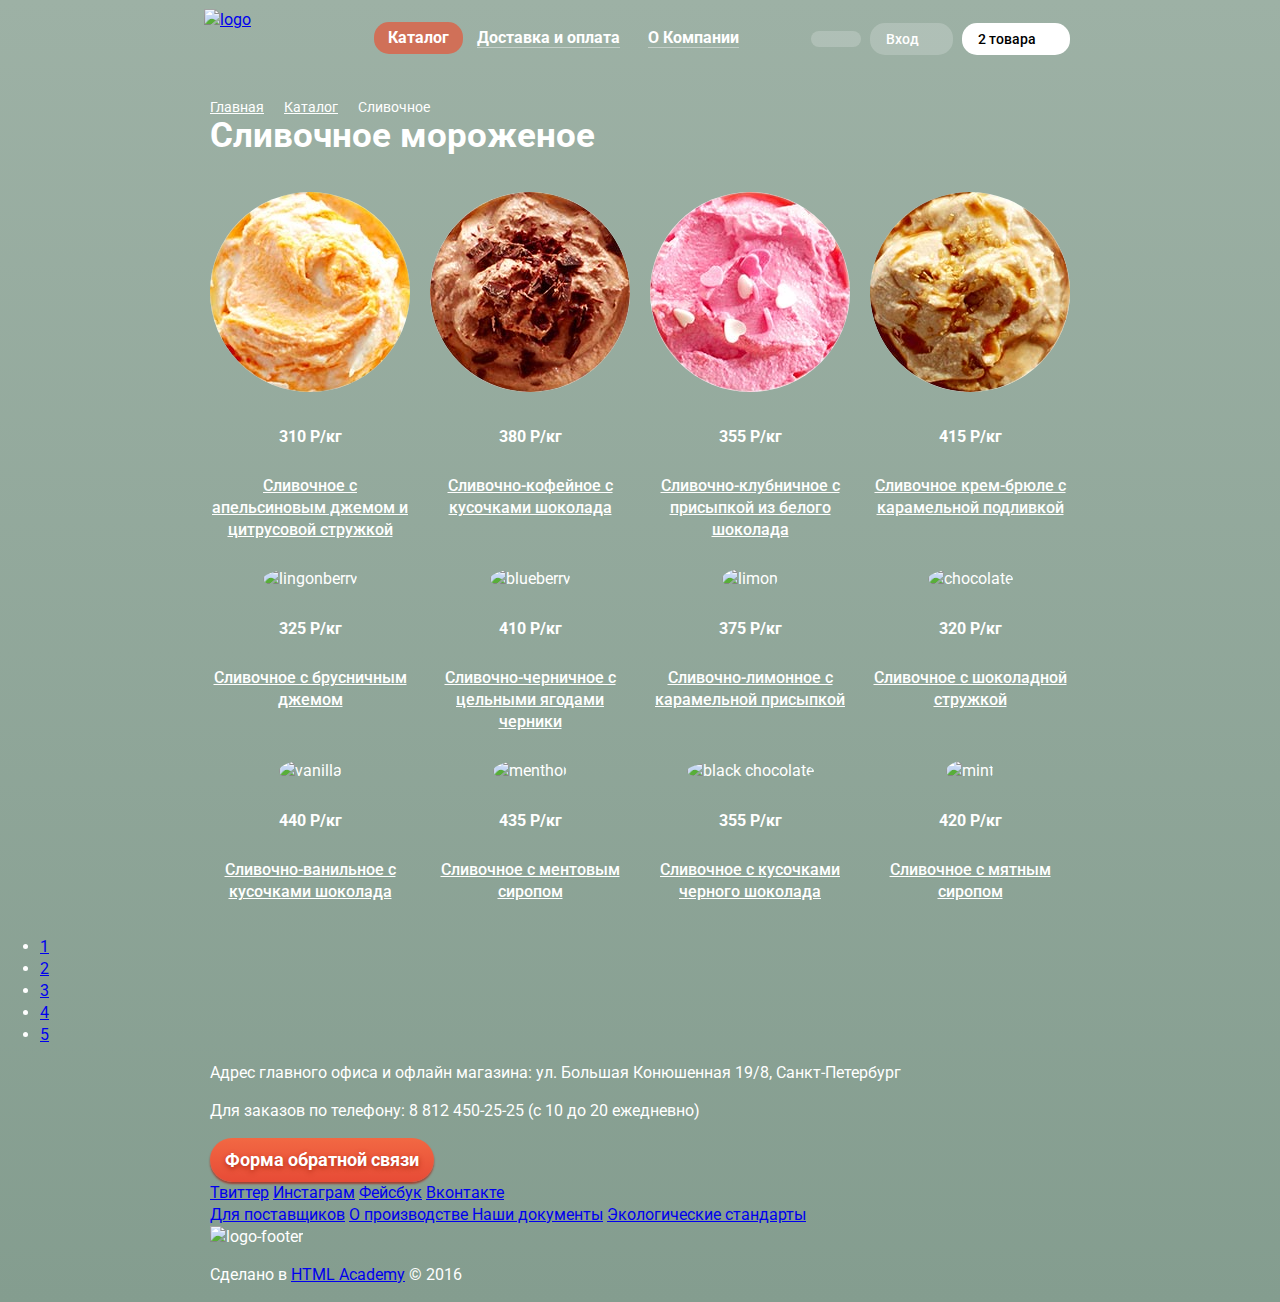
==== catalog.html @ 1c49f4d8 "Подготовила графику" ====
<!DOCTYPE html>
<html lang="ru">
  <head>
    <meta charset="utf-8">
    <title>HTML Academy: Глейси</title>
    <link href='https://fonts.googleapis.com/css?family=Roboto:500,400&subset=latin,cyrillic' rel='stylesheet' type='text/css'>
    <link href="css/normalize.css" rel="stylesheet">
    <link href="css/style.css" rel="stylesheet">
  </head>
  <body class="catalog-page">
    <header class="main-header">
      <div class="container clearfix">
        <a class="index-logo" href="index.html">
          <img src="img\logo.png" width="154" height="64" alt="logo">
        </a>
        <nav class="main-nav">
          <ul class="main-nav__list">
            <li class="main-nav__item active">
              <a class="current" href="#">Каталог</a>
            </li>
            <li class="main-nav__item">
              <a href="#"><span>Доставка и оплата</span></a>
            </li>
            <li class="main-nav__item">
              <a href="#"><span>О Компании</span></a>
            </li>
          </ul>
        </nav>
        <div class="user-block">
          <ul class="user-block__list">
            <li class="user-block__item">
              <a href="#"></a>
            </li>
            <li class="user-block__item">
              <a href="#">Вход</a>
            </li>
            <li class="user-block__item">
              <a class="cart-full" href="#">2 товара</a>
            </li>
          </ul>
        </div>
      </div>
    </header>
    <main>
      <div class="container">
        <section class="catalog-title">
          <ul class="breadcrumbs">
            <li class="breadcrumbs-item">
              <a href="index.html">Главная</a>
            </li>
            <li class="breadcrumbs-item">
              <a href="catalog.html">Каталог</a>
            </li>
            <li class="breadcrumbs-item breadcrumbs-current">
               <a href="#">Сливочное</a>
            </li>
          </ul>
          <h1>Сливочное мороженое</h1>
        </section>
        <form action="https://echo.htmlacademy.ru" method="post"><form>
      </div>
      <div class="card-layout">
        <article class="card">
          <img class="card__image" src="img/card-1.jpg" width="200" height="200" alt="orange">
          <p class="card__price">310 Р/кг</p>
          <a class="card__description" href="#">Сливочное с апельсиновым джемом и цитрусовой стружкой</a>
          <a class="btn card-btn" href="#">Быстрый просмотр</a>
        </article>
        <article class="card">
          <img class="card__image" src="img/card-2.jpg" width="200" height="200" alt="chocolate">
          <p class="card__price">380 Р/кг</p>
          <a class="card__description" href="#">Сливочно-кофейное с кусочками шоколада</a>
          <a class="btn card-btn" href="#">Быстрый просмотр</a>
        </article>
        <article class="card">
          <img class="card__image" src="img/card-3.jpg" width="200" height="200" alt="strawberry">
          <p class="card__price">355 Р/кг</p>
          <a class="card__description" href="#">Сливочно-клубничное с присыпкой из белого шоколада</a>
          <a class="btn card-btn" href="#">Быстрый просмотр</a>
        </article>
        <article class="card">
          <img class="card__image" src="img/card-4.jpg" width="200" height="200" alt="caramel">
          <p class="card__price">415 Р/кг</p>
          <a class="card__description" href="#">Сливочное крем-брюле с карамельной подливкой</a>
          <a class="btn card-btn" href="#">Быстрый просмотр</a>
        </article>
        <article class="card">
          <img class="card__image" src="#" width="200" height="200" alt="lingonberry">
          <p class="card__price">325 Р/кг</p>
          <a class="card__description" href="#">Сливочное с брусничным джемом</a>
          <a class="btn card-btn" href="#">Быстрый просмотр</a>
        </article>
        <article class="card">
          <img class="card__image" src="#" width="200" height="200" alt="blueberry">
          <p class="card__price">410 Р/кг</p>
          <a class="card__description" href="#">Сливочно-черничное с цельными ягодами черники</a>
          <a class="btn card-btn" href="#">Быстрый просмотр</a>
        </article>
        <article class="card">
          <img class="card__image" src="#" width="200" height="200" alt="limon">
          <p class="card__price">375 Р/кг</p>
          <a class="card__description" href="#">Сливочно-лимонное с карамельной присыпкой</a>
          <a class="btn card-btn" href="#">Быстрый просмотр</a>
        </article>
        <article class="card">
          <img class="card__image" src="#" width="200" height="200" alt="chocolate">
          <p class="card__price">320 Р/кг</p>
          <a class="card__description" href="#">Сливочное с шоколадной стружкой</a>
          <a class="btn card-btn" href="#">Быстрый просмотр</a>
        </article>
        <article class="card">
          <img class="card__image" src="#" width="200" height="200" alt="vanilla">
          <p class="card__price">440 Р/кг</p>
          <a class="card__description" href="#">Сливочно-ванильное с кусочками шоколада</a>
          <a class="btn card-btn" href="#">Быстрый просмотр</a>
        </article>
        <article class="card">
          <img class="card__image" src="#" width="200" height="200" alt="menthol">
          <p class="card__price">435 Р/кг</p>
          <a class="card__description" href="#">Сливочное с ментовым сиропом</a>
          <a class="btn card-btn" href="#">Быстрый просмотр</a>
        </article>
        <article class="card">
          <img class="card__image" src="#" width="200" height="200" alt="black chocolate">
          <p class="card__price">355 Р/кг</p>
          <a class="card__description" href="#">Сливочное с кусочками черного шоколада</a>
          <a class="btn card-btn" href="#">Быстрый просмотр</a>
        </article>
        <article class="card">
          <img class="card__image" src="#" width="200" height="200" alt="mint">
          <p class="card__price">420 Р/кг</p>
          <a class="card__description" href="#">Сливочное с мятным сиропом</a>
          <a class="btn card-btn" href="#">Быстрый просмотр</a>
        </article>
      </div>
      <div class="btn-pages">
        <ul>
          <li><a href="#">1</a></li>
          <li><a href="#">2</a></li>
          <li><a href="#">3</a></li>
          <li><a href="#">4</a></li>
          <li><a href="#">5</a></li>
        </ul>
      </div>
    </main>
    <footer class="main-footer">
      <div class="container">
        <div class="contact">
          <p>Адрес главного офиса и офлайн магазина:
          <span>ул. Большая Конюшенная 19/8, Санкт-Петербург</span></p>
          <p>Для заказов по телефону:
          <span>8 812 450-25-25</span>
            (с 10 до 20 ежедневно)</p>
          <a class="btn" href="#">Форма обратной связи</a>
        </div>
        <div class="footer-social">
          <a class="social-btn social-btn-tw" href="#">Твиттер</a>
          <a class="social-btn social-btn-inst" href="#">Инстаграм</a>
          <a class="social-btn social-btn-fb" href="#">Фейсбук</a>
          <a class="social-btn social-btn-vk" href="#">Вконтакте</a>
        </div>
        <div class="footer-providers">
          <a class="" href="#">Для поставщиков</a>
          <a class="" href="#">О производстве </a>
          <a class="" href="#">Наши документы</a>
          <a class="" href="#">Экологические стандарты</a>
        </div>
        <div class="footer-copyright">
          <img src="#" width="" height="" alt="logo-footer">
          <p>Сделано в <a href="#">HTML Academy</a> © 2016</p>
        </div>
      </div>
    </footer>
  </body>
</html>
---- css/style.css ----
body {
  font-family: "Roboto", "Arial", sans-serif;
  font-size: 16px;
  line-height: 22px;
  font-weight: 400;
  color: #fff;
  margin: 0;
  padding: 0;

  /*background-color: #849d8f;*/
}

.wrapper {
  min-width: 900px;
  background-repeat: no-repeat;
  background-position: top center;
  transition: background-image 0.5s ease, background-color 0.5s ease;

}

.container {
  /*position: relative;*/
  width: 860px;
  padding: 0 20px;
  margin: 0 auto;
}

.clearfix::after {
  content: "";
  display: table;
  clear: both;
}

.main-header {
  padding: 0px;
  padding-top: 9px;
  margin: 0px;
}

.logo,
.index-logo {
  float: left;
  width: 154px;
  height: 64px;
  padding: 0px;
  margin: 0px;
  margin-left: -6px;
  margin-right: 16px;
}

.index-logo {
  display: block;
}

.logo img {
  display: block;
  max-width: 100%;
  height: 100%;
}

.main-nav {
  float: left;
  order: 2;
  width: auto;
}

.main-nav__list {
  margin: 0;
  padding: 0;
  list-style: none;
  font-size: 0;
}

.main-nav__item {
  display: inline-block;
  font-size: 16px;
  line-height: 18px;
  font-weight: bold;
  vertical-align: middle;
}

.main-nav__item a {
  display: block;
  color: #fff;
  padding: 7px 14px;
  margin: 13px 0px;
  margin-bottom: 19px;
  cursor: pointer;
  border-radius: 15px;
  text-decoration: none;
}

.main-nav span {
  border-bottom: 1px solid rgba(255,255,255,0.4);
}

.main-nav__item a:hover {
  color: #000;
  background-color: #fff;
}

.main-nav__item a:active {
  box-shadow: inset 0 2px 3px 0 #696969;
}

.main-nav__item a:hover span,
.main-nav__item a:active span {
  border-bottom: none;
}

.main-nav__item .current {
  background-color: #d07058;
  border-bottom: none;
  /*cursor: default;*/
}

.main-nav__item .current:hover {
  color: #fff;
  background-color: #d07058;
}

.main-nav__item .current:active  {
  box-shadow: inset 0 0 0 0;
}

.user-block {
  float: right;
}

.user-block__list {
  margin: 0;
  padding: 0;
  list-style: none;
  font-size: 0;
}

.user-block__item {
  display: inline-block;
  font-size: 14px;
  line-height: 16px;
  font-weight: 500;
  vertical-align: middle;
  margin-left: 9px;
}

.user-block__item a {
  display: block;
  color: #fff;
  text-decoration: none;
  padding: 8px 16px;
  margin: 0;
  margin-top: 14px;
  margin-bottom: 18px;
  margin-left: 29px;
  border-radius: 15px;
  background-color: rgba(255,255,255,0.2);
}

.user-block__item a:first-child {
  margin-left: 0px;
}

.user-block__item a:last-child {
  padding-right: 34px;
}

.user-block__item a::before {
  content: "";
  position: absolute;
  top: 0px;
  left: 0px;
  width: 20px;
  height: 20px;
  background: url("") no-repeat;
  background-position: -10px -45px;
}

.user-block__item a:hover {
  color: #000;
  background-color: #fff;
}

.user-block__item a:active {
  box-shadow: inset 0 2px 3px 0 #696969;
}

.btn {
  display: inline-block;
  font-family: "Roboto", "Arial", sans-serif;
  vertical-align: top;
  text-align: center;
  font-weight: bold;
  font-size: 18px;
  line-height: 24px;
  text-decoration: none;
  background-image: linear-gradient(#f26843,#e74b36);
  color: #fff;
  padding: 10px 15px;
  text-decoration: none;
  border: 0;
  border-radius: 100px;
  outline: none;
  cursor: pointer;
  box-shadow: 0 2px 2px 0 #9e4334;
  text-shadow: 0 2px 5px rgba(160, 32, 11, 0.76);
}

.btn:hover {
  background-image: linear-gradient(#f58669,#ec6f5e);
  box-shadow: 0 2px 2px 0 #ac1000;
}

.btn:active {
  background-image: linear-gradient(#d74632,#e1613e);
  box-shadow: inset 0 3px 3px 0 #952718;
}

.slide-btn {
  font-size: 32px;
  line-height: 44px;
  padding: 11px 41px;
}

.slider {
  position: relative;
  padding: 0px;
  padding-top: 270px; //*под вопросом*//
  margin: 0px;
  text-align: center;

  /*height: 535px;*/
}

input[type="radio"] {
  display: none;
}

.slider-controls {
  position: absolute;
  bottom: 25px;
  left: 0;
  z-index: 20;
  font-size: 0;
}

.slider-controls label {
  display: inline-block;
  width: 17px;
  height: 17px;
  margin-right: 8px;
  vertical-align: top;
  background-color: transparent;
  border: 2px solid #ffffff;
  border-radius: 50%;
  cursor: pointer;
}

.slide {
  display: none;
  padding: 0px;
  margin: 0px;
}

.slide-title {
  width: 700px;
  padding: 0px;
  padding-top: 52px;
  padding-bottom: 27px;
  margin: 0 auto;
  font-size: 60px;
  line-height: 60px;
  font-weight: bold;
}

#btn-1:checked ~ .wrapper {
  background-color: #849d8f;
  background-image: url("../img/slide-1.png");
}

#btn-2:checked ~ .wrapper {
  background-color: #8996a6;
  background-image: url("../img/slide-2.png");
}

#btn-3:checked ~ .wrapper {
  background-color: #9d8b84;
  background-image: url("../img/slide-3.png");
}

#btn-1:checked ~ .wrapper #slide1,
#btn-2:checked ~ .wrapper #slide2,
#btn-3:checked ~ .wrapper #slide3 {
  display: block;
}

#btn-1:checked ~ .wrapper label[for="btn-1"],
#btn-2:checked ~ .wrapper label[for="btn-2"],
#btn-3:checked ~ .wrapper label[for="btn-3"] {
  background-color: #ffffff;
}

#btn-1 ~ .wrapper label[for="btn-1"]:hover,
#btn-2 ~ .wrapper label[for="btn-2"]:hover,
#btn-3 ~ .wrapper label[for="btn-3"]:hover {
  background-color: rgba(255,255,255,0.4);
}

#btn-1:checked ~ .wrapper label[for="btn-1"]:hover,
#btn-2:checked ~ .wrapper label[for="btn-2"]:hover,
#btn-3:checked ~ .wrapper label[for="btn-3"]:hover {
  background-color: rgba(255,255,255,1);
}

.timetable {
  position: absolute;
  top: 0px;
  right: 0px;
  font-size: 14px;
  line-height: 16px;
  font-weight: bold;
  text-align: right;
}

.timetable span {
  font-size: 22px;
  line-height: 24px;
}

.advantages {
  margin-top: 38px;
  margin-bottom: 28px;
  padding: 0px;
}

.advantages-left {
  float: left;
  width: 380px;
  font-size: 0px;
  margin-right: 20px;
  padding: 20px;
  padding-bottom: 24px;
  text-align: right;
  background: url("../img/raspberry.jpg") no-repeat;
  border-radius: 20px;
}

.advantages-right {
  float: right;
  width: 380px;
  font-size: 0px;
  padding: 20px;
  margin: 0px;
  text-align: right;
  background: url("../img/choko.jpg") no-repeat;
  border-radius: 20px;
}

.advantages__title {
  font-size: 35px;
  line-height: 41px;
  font-weight: bold;
  padding: 0px;
  margin: 0px;
  margin-bottom: 12px;
  text-align: left;
}

.advantages__description {
  font-size: 18px;
  font-weight: bold;
  padding: 0px;
  margin: 0px;
  margin-bottom: 22px;
  text-align: left;
}

.bestseller {
  display: flex;
  flex-direction: row;
  padding: 0px;
  margin: 0px;
  text-align: top;
}

.card {
  position: relative;
  width: 200px;
  margin: 0px;
  padding: 10px;
  padding-bottom: 17px;
  text-align: center;
  border-radius: 10px;
}

.bestseller .card::after {
  content: "";
  position: absolute;
  top: 9px;
  left: 10px;
  width: 60px;
  height: 60px;
  border-radius: 50%;
  background: url("../img/hit.jpg") no-repeat;
}

.card__image {
  border-radius: 50%;
}

.card__price {
  font-size: ;
  line-height: 45px;
  font-weight: bold;
}

.card__description {
  font-family: "Roboto", "Arial", sans-serif;
  font-size: 16px;
  line-height: 22px;
  font-weight: 500;
  color: #fff;
}

.card-btn {
  display: none;
  position: absolute;
  bottom: 17px;
  left: 10px;
}

.card:hover {
  background-color: #b1c0b8;
}
.card:hover .card__description {
  text-decoration: none;
}

.card:hover .card-btn {
  display: block;
}



.catalog-page {
  background-image: linear-gradient(#9db1a5,#849d8f);
}

.catalog-title {
  padding: 26px 0px;
  margin: 0px;
}

.catalog-title h1 {
  font-size: 35px;
  line-height: 41px;
  font-weight: bold;
  text-align: left;
  padding: 0px;
  margin: 0px;
}

.breadcrumbs {
  list-style: none;
  padding: 0px;
  margin: 0px;
  font-size: 0px;
  line-height: 16px;
}

.breadcrumbs-item {
  display: inline-block;
  font-weight: 400;
  padding: 0px;
  margin: 0px;
  margin-right: 20px;
  vertical-align: top;
}

.breadcrumbs-item a {
  display: block;
  font-size: 14px;
  color: #fff;
  padding: 0px;
  margin: 0px;
}

.breadcrumbs-item a:hover,
.breadcrumbs-item a:active {
  color: #ffbc9e;
}

.breadcrumbs-current a {
  cursor: default;
  text-decoration: none;
}

.breadcrumbs-current a:hover,
.breadcrumbs-current a:active {
  color: #fff;
}

.card-layout {
  display: flex;
  flex-direction: row;
  flex-wrap: wrap;
  width: 880px;
  padding: 0px 10px;
  margin: 0px auto;
}
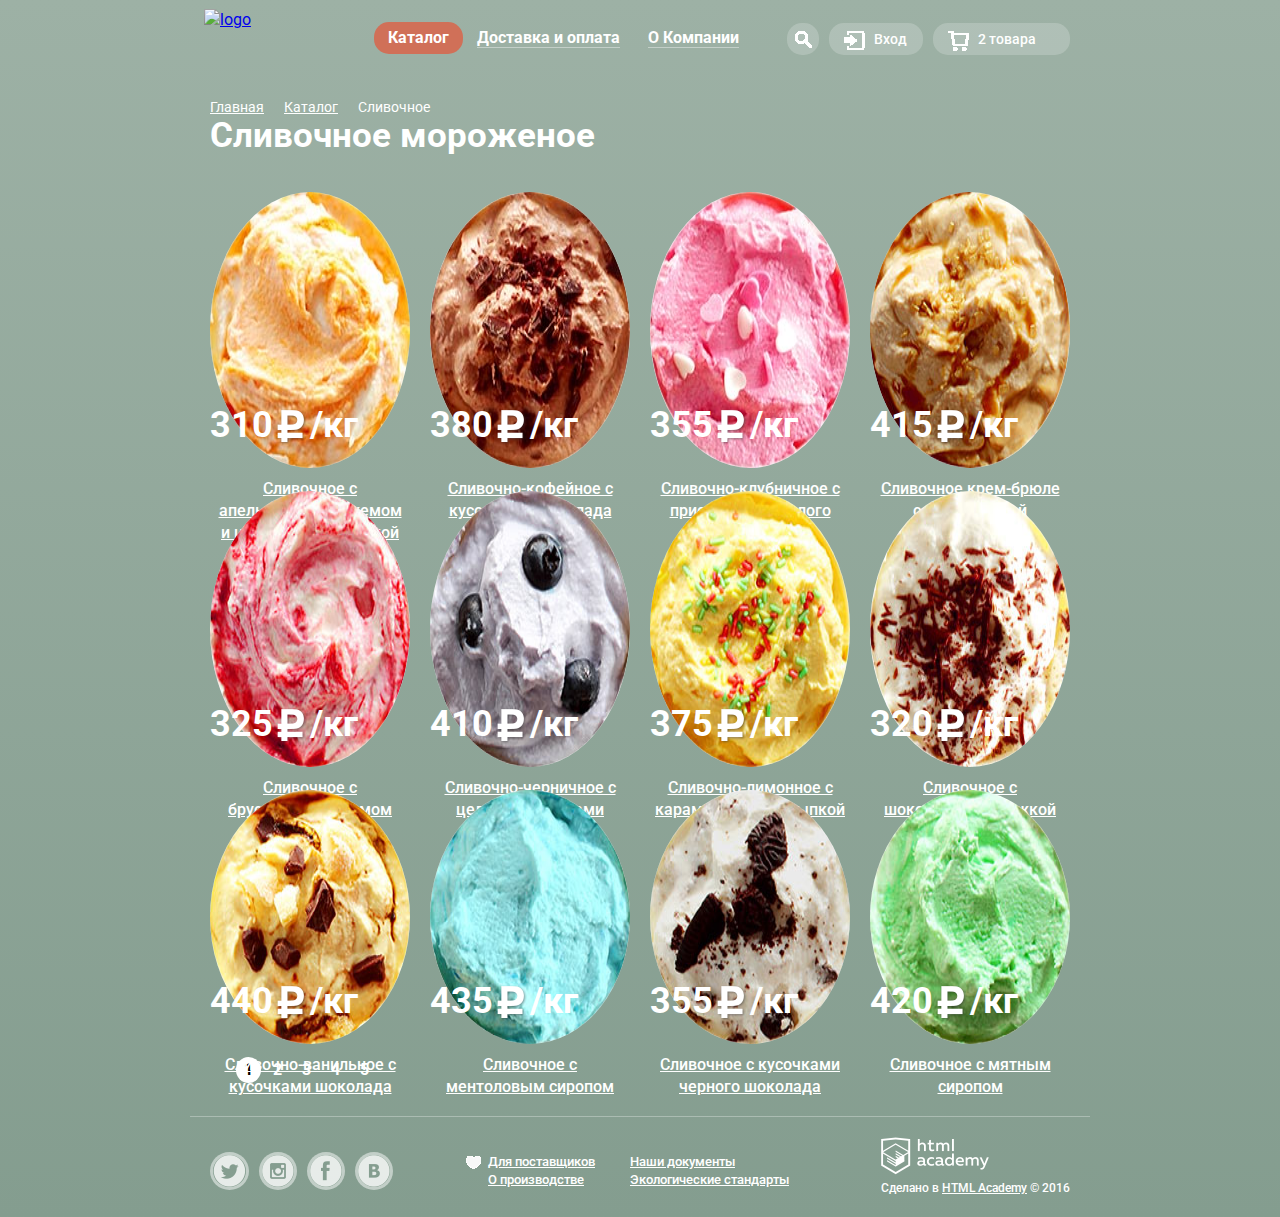
==== commit 8892a77a: "Merge pull request #4 from SpyckakIryna/master" ====
--- a/catalog.html
+++ b/catalog.html
@@ -9,13 +9,13 @@
   </head>
   <body class="catalog-page">
     <header class="main-header">
-      <div class="container clearfix">
+      <div class="container  clearfix">
         <a class="index-logo" href="index.html">
           <img src="img\logo.png" width="154" height="64" alt="logo">
         </a>
         <nav class="main-nav">
           <ul class="main-nav__list">
-            <li class="main-nav__item active">
+            <li class="main-nav__item  active">
               <a class="current" href="#">Каталог</a>
             </li>
             <li class="main-nav__item">
@@ -29,113 +29,135 @@
         <div class="user-block">
           <ul class="user-block__list">
             <li class="user-block__item">
-              <a href="#"></a>
+              <a class="search" href="#"></a>
             </li>
             <li class="user-block__item">
-              <a href="#">Вход</a>
+              <a class="login" href="#">Вход</a>
             </li>
             <li class="user-block__item">
-              <a class="cart-full" href="#">2 товара</a>
+              <a class="cart  cart-full" href="#">2 товара</a>
             </li>
           </ul>
         </div>
       </div>
     </header>
-    <main>
-      <div class="container">
-        <section class="catalog-title">
-          <ul class="breadcrumbs">
-            <li class="breadcrumbs-item">
-              <a href="index.html">Главная</a>
-            </li>
-            <li class="breadcrumbs-item">
-              <a href="catalog.html">Каталог</a>
-            </li>
-            <li class="breadcrumbs-item breadcrumbs-current">
-               <a href="#">Сливочное</a>
-            </li>
-          </ul>
-          <h1>Сливочное мороженое</h1>
-        </section>
-        <form action="https://echo.htmlacademy.ru" method="post"><form>
-      </div>
+    <main class="container">
+      <section class="catalog-title">
+        <ul class="breadcrumbs">
+          <li class="breadcrumbs-item">
+            <a href="index.html">Главная</a>
+          </li>
+          <li class="breadcrumbs-item">
+            <a href="catalog.html">Каталог</a>
+          </li>
+          <li class="breadcrumbs-item breadcrumbs-current">
+             <a href="#">Сливочное</a>
+          </li>
+        </ul>
+        <h1>Сливочное мороженое</h1>
+      </section>
+      <form action="https://echo.htmlacademy.ru" method="post"><form>
       <div class="card-layout">
         <article class="card">
           <img class="card__image" src="img/card-1.jpg" width="200" height="200" alt="orange">
-          <p class="card__price">310 Р/кг</p>
-          <a class="card__description" href="#">Сливочное с апельсиновым джемом и цитрусовой стружкой</a>
-          <a class="btn card-btn" href="#">Быстрый просмотр</a>
+          <div class="card__price">310<span></span>/кг</div>
+          <p class="card__description" href="#">Сливочное с апельсиновым джемом и цитрусовой стружкой</p>
+          <div class="btn-inner">
+            <a class="btn" href="#">Быстрый просмотр</a>
+          </div>
         </article>
         <article class="card">
           <img class="card__image" src="img/card-2.jpg" width="200" height="200" alt="chocolate">
-          <p class="card__price">380 Р/кг</p>
-          <a class="card__description" href="#">Сливочно-кофейное с кусочками шоколада</a>
-          <a class="btn card-btn" href="#">Быстрый просмотр</a>
+          <div class="card__price">380<span></span>/кг</div>
+          <p class="card__description" href="#">Сливочно-кофейное с кусочками шоколада</p>
+          <div class="btn-inner">
+            <a class="btn" href="#">Быстрый просмотр</a>
+          </div>
         </article>
         <article class="card">
           <img class="card__image" src="img/card-3.jpg" width="200" height="200" alt="strawberry">
-          <p class="card__price">355 Р/кг</p>
-          <a class="card__description" href="#">Сливочно-клубничное с присыпкой из белого шоколада</a>
-          <a class="btn card-btn" href="#">Быстрый просмотр</a>
+          <div class="card__price">355<span></span>/кг</div>
+          <p class="card__description" href="#">Сливочно-клубничное с присыпкой из белого шоколада</p>
+          <div class="btn-inner">
+            <a class="btn" href="#">Быстрый просмотр</a>
+          </div>
         </article>
         <article class="card">
           <img class="card__image" src="img/card-4.jpg" width="200" height="200" alt="caramel">
-          <p class="card__price">415 Р/кг</p>
-          <a class="card__description" href="#">Сливочное крем-брюле с карамельной подливкой</a>
-          <a class="btn card-btn" href="#">Быстрый просмотр</a>
+          <p class="card__price">415<span></span>/кг</p>
+          <p class="card__description" href="#">Сливочное крем-брюле с карамельной подливкой</p>
+          <div class="btn-inner">
+            <a class="btn" href="#">Быстрый просмотр</a>
+          </div>
         </article>
         <article class="card">
-          <img class="card__image" src="#" width="200" height="200" alt="lingonberry">
-          <p class="card__price">325 Р/кг</p>
-          <a class="card__description" href="#">Сливочное с брусничным джемом</a>
-          <a class="btn card-btn" href="#">Быстрый просмотр</a>
+          <img class="card__image" src="img/card-5.jpg" width="200" height="200" alt="lingonberry">
+          <div class="card__price">325<span></span>/кг</div>
+          <p class="card__description" href="#">Сливочное с брусничным джемом</p>
+          <div class="btn-inner">
+            <a class="btn" href="#">Быстрый просмотр</a>
+          </div>
         </article>
         <article class="card">
-          <img class="card__image" src="#" width="200" height="200" alt="blueberry">
-          <p class="card__price">410 Р/кг</p>
-          <a class="card__description" href="#">Сливочно-черничное с цельными ягодами черники</a>
-          <a class="btn card-btn" href="#">Быстрый просмотр</a>
+          <img class="card__image" src="img/card-6.jpg" width="200" height="200" alt="blueberry">
+          <p class="card__price">410<span></span>/кг</p>
+          <p class="card__description" href="#">Сливочно-черничное с цельными ягодами черники</p>
+          <div class="btn-inner">
+            <a class="btn" href="#">Быстрый просмотр</a>
+          </div>
         </article>
         <article class="card">
-          <img class="card__image" src="#" width="200" height="200" alt="limon">
-          <p class="card__price">375 Р/кг</p>
-          <a class="card__description" href="#">Сливочно-лимонное с карамельной присыпкой</a>
-          <a class="btn card-btn" href="#">Быстрый просмотр</a>
+          <img class="card__image" src="img/card-7.jpg" width="200" height="200" alt="limon">
+          <p class="card__price">375<span></span>/кг</p>
+          <p class="card__description" href="#">Сливочно-лимонное с карамельной присыпкой</p>
+          <div class="btn-inner">
+            <a class="btn" href="#">Быстрый просмотр</a>
+          </div>
         </article>
         <article class="card">
-          <img class="card__image" src="#" width="200" height="200" alt="chocolate">
-          <p class="card__price">320 Р/кг</p>
-          <a class="card__description" href="#">Сливочное с шоколадной стружкой</a>
-          <a class="btn card-btn" href="#">Быстрый просмотр</a>
+          <img class="card__image" src="img/card-8.jpg" width="200" height="200" alt="chocolate">
+          <p class="card__price">320<span></span>/кг</p>
+          <p class="card__description" href="#">Сливочное с шоколадной стружкой</p>
+          <div class="btn-inner">
+            <a class="btn" href="#">Быстрый просмотр</a>
+          </div>
         </article>
         <article class="card">
-          <img class="card__image" src="#" width="200" height="200" alt="vanilla">
-          <p class="card__price">440 Р/кг</p>
-          <a class="card__description" href="#">Сливочно-ванильное с кусочками шоколада</a>
-          <a class="btn card-btn" href="#">Быстрый просмотр</a>
+          <img class="card__image" src="img/card-9.jpg" width="200" height="200" alt="vanilla">
+          <p class="card__price">440<span></span>/кг</p>
+          <p class="card__description" href="#">Сливочно-ванильное с кусочками шоколада</p>
+          <div class="btn-inner">
+            <a class="btn" href="#">Быстрый просмотр</a>
+          </div>
         </article>
         <article class="card">
-          <img class="card__image" src="#" width="200" height="200" alt="menthol">
-          <p class="card__price">435 Р/кг</p>
-          <a class="card__description" href="#">Сливочное с ментовым сиропом</a>
-          <a class="btn card-btn" href="#">Быстрый просмотр</a>
+          <img class="card__image" src="img/card-10.jpg" width="200" height="200" alt="menthol">
+          <p class="card__price">435<span></span>/кг</p>
+          <p class="card__description" href="#">Сливочное с ментоловым сиропом</p>
+          <div class="btn-inner">
+            <a class="btn" href="#">Быстрый просмотр</a>
+          </div>
         </article>
         <article class="card">
-          <img class="card__image" src="#" width="200" height="200" alt="black chocolate">
-          <p class="card__price">355 Р/кг</p>
-          <a class="card__description" href="#">Сливочное с кусочками черного шоколада</a>
-          <a class="btn card-btn" href="#">Быстрый просмотр</a>
+          <img class="card__image" src="img/card-11.jpg" width="200" height="200" alt="black chocolate">
+          <p class="card__price">355<span></span>/кг</p>
+          <p class="card__description" href="#">Сливочное с кусочками черного шоколада</p>
+          <div class="btn-inner">
+            <a class="btn" href="#">Быстрый просмотр</a>
+          </div>
         </article>
         <article class="card">
-          <img class="card__image" src="#" width="200" height="200" alt="mint">
-          <p class="card__price">420 Р/кг</p>
-          <a class="card__description" href="#">Сливочное с мятным сиропом</a>
-          <a class="btn card-btn" href="#">Быстрый просмотр</a>
+          <img class="card__image" src="img/card-12.jpg" width="200" height="200" alt="mint">
+          <p class="card__price">420<span></span>/кг</p>
+          <p class="card__description" href="#">Сливочное с мятным сиропом</p>
+          <div class="btn-inner">
+            <a class="btn" href="#">Быстрый просмотр</a>
+          </div>
         </article>
       </div>
       <div class="btn-pages">
         <ul>
-          <li><a href="#">1</a></li>
+          <li><span class="btn-active">1</span></li>
           <li><a href="#">2</a></li>
           <li><a href="#">3</a></li>
           <li><a href="#">4</a></li>
@@ -144,30 +166,28 @@
       </div>
     </main>
     <footer class="main-footer">
-      <div class="container">
-        <div class="contact">
-          <p>Адрес главного офиса и офлайн магазина:
-          <span>ул. Большая Конюшенная 19/8, Санкт-Петербург</span></p>
-          <p>Для заказов по телефону:
-          <span>8 812 450-25-25</span>
-            (с 10 до 20 ежедневно)</p>
-          <a class="btn" href="#">Форма обратной связи</a>
+      <div class="container  clearfix">
+        <div class="footer-social">
+          <a class="social-btn  social-btn-tw" href="#">Твиттер</a>
+          <a class="social-btn  social-btn-insta" href="#">Инстаграм</a>
+          <a class="social-btn  social-btn-fb" href="#">Фейсбук</a>
+          <a class="social-btn  social-btn-vk" href="#">Вконтакте</a>
         </div>
-        <div class="footer-social">
-          <a class="social-btn social-btn-tw" href="#">Твиттер</a>
-          <a class="social-btn social-btn-inst" href="#">Инстаграм</a>
-          <a class="social-btn social-btn-fb" href="#">Фейсбук</a>
-          <a class="social-btn social-btn-vk" href="#">Вконтакте</a>
-        </div>
-        <div class="footer-providers">
-          <a class="" href="#">Для поставщиков</a>
-          <a class="" href="#">О производстве </a>
-          <a class="" href="#">Наши документы</a>
-          <a class="" href="#">Экологические стандарты</a>
+        <div class="footer-providers  clearfix">
+          <div class="left-field">
+            <a class="providers" href="#">Для поставщиков</a>
+            <a class="" href="#">О производстве </a>
+          </div>
+          <div class="right-field">
+            <a class="" href="#">Наши документы</a>
+            <a class="" href="#">Экологические стандарты</a>
+          </div>
         </div>
         <div class="footer-copyright">
-          <img src="#" width="" height="" alt="logo-footer">
-          <p>Сделано в <a href="#">HTML Academy</a> © 2016</p>
+          <a href="#" class="logo-academy">
+            <img src="img/logo-htmlacademy.png" width="108" height="38" alt="logo-footer">
+          </a>
+          <p>Сделано в <a class="link-academy" href="#">HTML Academy</a> © 2016</p>
         </div>
       </div>
     </footer>
--- a/css/style.css
+++ b/css/style.css
@@ -140,39 +140,37 @@
   line-height: 16px;
   font-weight: 500;
   vertical-align: middle;
-  margin-left: 9px;
+  margin-left: 10px;
 }
 
 .user-block__item a {
+  position: relative;
   display: block;
   color: #fff;
   text-decoration: none;
-  padding: 8px 16px;
+  padding: 8px 0px;
+  padding-left: 45px;
   margin: 0;
   margin-top: 14px;
   margin-bottom: 18px;
-  margin-left: 29px;
   border-radius: 15px;
   background-color: rgba(255,255,255,0.2);
 }
 
-.user-block__item a:first-child {
+.user-block__item .search {
+  min-height: 16px;
+  width: 32px;
   margin-left: 0px;
-}
-
-.user-block__item a:last-child {
+  padding-left: 0px;
+  padding-right: 0px;
+}
+
+.user-block .login {
+  padding-right: 16px;
+}
+
+.user-block .cart {
   padding-right: 34px;
-}
-
-.user-block__item a::before {
-  content: "";
-  position: absolute;
-  top: 0px;
-  left: 0px;
-  width: 20px;
-  height: 20px;
-  background: url("") no-repeat;
-  background-position: -10px -45px;
 }
 
 .user-block__item a:hover {
@@ -182,6 +180,58 @@
 
 .user-block__item a:active {
   box-shadow: inset 0 2px 3px 0 #696969;
+}
+
+.search::before {
+  content: "";
+  position: absolute;
+  top: 8px;
+  left: 8px;
+  width: 17px;
+  height: 17px;
+  background-image: url("../img/sprite.png");
+  background-repeat: no-repeat;
+  background-position: -335px -83px;
+}
+
+.search:hover::before {
+  background-position: -335px -130px;
+}
+
+.login::before {
+  content: "";
+  position: absolute;
+  top: 8px;
+  left: 15px;
+  width: 21px;
+  height: 19px;
+  background-image: url("../img/sprite.png");
+  background-repeat: no-repeat;
+  background-position: -60px -77px;
+}
+
+.login:hover::before {
+  background-position: -156px -156px;
+}
+
+.cart::before {
+  content: "";
+  position: absolute;
+  top: 8px;
+  left: 15px;
+  width: 21px;
+  height: 20px;
+  background-image: url("../img/sprite.png");
+  background-repeat: no-repeat;
+  background-position: -66px -15px;
+}
+
+.cart:hover::before {
+  background-position: -15px -15px;
+}
+
+.cart-full::before {
+  background-position: ; //* добавить в справйт корзину с красным фоном*//
 }
 
 .btn {
@@ -226,8 +276,8 @@
   padding: 0px;
   padding-top: 270px; //*под вопросом*//
   margin: 0px;
+  margin-bottom: 38px;
   text-align: center;
-
   /*height: 535px;*/
 }
 
@@ -327,9 +377,10 @@
 }
 
 .advantages {
-  margin-top: 38px;
+  margin: 0;
+  /*margin-top: 38px;*/
   margin-bottom: 28px;
-  padding: 0px;
+  padding: 0;
 }
 
 .advantages-left {
@@ -349,6 +400,7 @@
   width: 380px;
   font-size: 0px;
   padding: 20px;
+  padding-bottom: 24px;
   margin: 0px;
   text-align: right;
   background: url("../img/choko.jpg") no-repeat;
@@ -378,18 +430,18 @@
   display: flex;
   flex-direction: row;
   padding: 0px;
-  margin: 0px;
-  text-align: top;
+  justify-content: space-between;
+  /*text-align: top;*/
+  margin-bottom: 27px;
 }
 
 .card {
   position: relative;
   width: 200px;
   margin: 0px;
-  padding: 10px;
-  padding-bottom: 17px;
-  text-align: center;
-  border-radius: 10px;
+  padding: 10px 0;
+  padding-bottom: 13px;
+  text-align: left;
 }
 
 .bestseller .card::after {
@@ -399,18 +451,38 @@
   left: 10px;
   width: 60px;
   height: 60px;
+  background: url("../img/hit.jpg") no-repeat;
   border-radius: 50%;
-  background: url("../img/hit.jpg") no-repeat;
 }
 
 .card__image {
+  display: block;
+  max-width: 100%;
+  height: 100%;
   border-radius: 50%;
+  padding: 0px;
+  margin: 0px;
 }
 
 .card__price {
-  font-size: ;
+  font-size: 36px;
   line-height: 45px;
   font-weight: bold;
+  padding: 0px;
+  margin: 0px;
+  margin-top: -65px;
+  margin-bottom: 20px;
+}
+
+.card__price span {
+  display: inline-block;
+  width: 31px;
+  height: 36px;
+  background-image: url("../img/sprite.png");
+  background-repeat: no-repeat;
+  background-position: -274px -83px;
+  vertical-align: middle;
+  margin: 0px 3px;
 }
 
 .card__description {
@@ -419,27 +491,186 @@
   line-height: 22px;
   font-weight: 500;
   color: #fff;
-}
-
-.card-btn {
+  text-align: center;
+  padding: 0px 5px;
+  padding-top: 10px;
+  margin: 0px;
+  text-decoration: underline;
+}
+
+.btn-inner {
   display: none;
   position: absolute;
-  bottom: 17px;
-  left: 10px;
-}
-
-.card:hover {
-  background-color: #b1c0b8;
-}
+  font-size: 0px;
+  top: 0px;
+  left: -10px;
+  width: 220px;
+  min-height: 60px;
+  background-color: rgba(255,255,255,0.3);
+  padding: 0px;
+  padding-top: 300px;
+  margin: 0px;
+  border-radius: 10px;
+  text-align: center;
+  z-index: 200;
+}
+
+.card:hover .btn-inner {
+  display: block;
+}
+
 .card:hover .card__description {
   text-decoration: none;
 }
 
-.card:hover .card-btn {
-  display: block;
-}
-
-
+.features {
+  padding: 25px 20px;
+  color: #323232;
+  background: #f0e4ce url("../img/pattern.jpg");
+  border-radius: 20px;
+  /*margin-top: 27px;*/
+  margin-bottom: 40px;
+}
+
+.features__title {
+  font-size: 24px;
+  line-height: 30px;
+  font-weight: medium;
+  padding: 0;
+  margin: 0;
+}
+
+.features__list {
+  list-style: none;
+  padding: 0;
+  margin: 0;
+  text-align: left;
+  width: 820px;
+  columns: 2;
+  column-width: 345px;
+}
+
+.features__item {
+  display: inline-block;
+  position: relative;
+  min-height: 110px;
+  /*width: 350px;*/
+  font-size: 16px;
+  line-height: 22px;
+  font-weight: normal;
+  padding: 0px;
+  padding-left: 56px;
+  margin: 0px;
+  margin-top: 20px;
+  vertical-align: top;
+  /*margin-right: 20px;*/
+}
+
+.features__item::before {
+  content: "";
+  position: absolute;
+  top: -12px;
+  left: 0;
+  width: 49px;
+  height: 49px;
+  background-color: transparent;
+  background-image: url("../img/sprite.png");
+  background-repeat: no-repeat;
+}
+
+.ice-cream::before {
+  background-position: -195px -77px;
+}
+
+.leaf::before {
+  background-position: -77px -156px;
+}
+
+.cow::before {
+  background-position: -117px -15px;
+}
+
+.term::before {
+  background-position: -207px -177px;
+}
+
+.news {
+  padding: 0px;
+  margin: 0px;
+  margin-bottom: 10px;
+}
+
+.news__left {
+  float: left;
+  min-height: 180px;
+  width: 370px;
+  padding: 20px 25px;
+  margin: 0px;
+  margin-right: 20px;
+  border-radius: 15px;
+  background-image: url("../img/bg-strawberry.jpg");
+}
+
+.news__right {
+  float: left;
+  min-height: 180px;
+  padding: 6px;
+  margin: 0px;
+  border-radius: 15px;
+  background: url("../img/post.jpg") 50% 50%;
+}
+
+.news__right .news__content {
+  min-height: 150px;
+  width: 370px;
+  border-radius: 15px;
+  background-color: #fff;
+  padding: 27px 19px;
+  padding-bottom: 31px;
+}
+
+.news p {
+  padding: 0px;
+  margin: 0px;
+  margin-bottom: 15px;
+  font-size: 16px;
+  line-height: 22px;
+  font-weight: 700;
+  color: #5a5a5a;
+}
+
+.news .mailing {
+  font-weight: 500;
+}
+
+.last-added {
+  padding: 0px;
+  margin: 0px;
+}
+
+.last-added a {
+  font-size: 24px;
+  line-height: 30px;
+  font-weight: 900;
+  color: #353535;
+  text-decoration: underline;
+  cursor: pointer;
+  background-color: rgba(255,255,255,0.8);
+}
+
+.news__right input[type="email"] {
+  width: 199px;
+  font-size: 16px;
+  line-height: 24px;
+  font-weight: normal;
+  color: #999999;
+  border: 1px solid #d3d3d2;
+  padding: 9px 14px;
+  margin: 0px;
+  margin-right: 10px;
+  border-radius: 5px;
+  outline: none;
+}
 
 .catalog-page {
   background-image: linear-gradient(#9db1a5,#849d8f);
@@ -502,8 +733,275 @@
 .card-layout {
   display: flex;
   flex-direction: row;
+  justify-content: space-between;
   flex-wrap: wrap;
-  width: 880px;
+  /*width: 880px;
   padding: 0px 10px;
+  margin: 0px auto;*/
+}
+
+.btn-pages {
+  min-width: 152px;
+  padding: 0 24px;
+  margin: 0px;
+}
+
+.btn-pages ul {
+  list-style: none;
+  font-size: 0px;
+  padding: 0px;
+  margin: 0px;
+}
+
+.btn-pages li {
+  display: inline-block;
+  font-size: 16px;
+  line-height: 18px;
+  font-weight: 700;
+  text-align: center;
+}
+
+.btn-pages a {
+  display: block;
+  font-size: 16px;
+  line-height: 18px;
+  font-weight: 700;
+  padding: 4px 8px;
+  margin: 0px 2px;
+  color: #fff;
+  text-decoration: none;
+  cursor: pointer;
+}
+
+.btn-pages a:hover {
+  background-color: rgba(255,255,255,0.2);
+  border-radius: 50%;
+}
+
+.btn-active {
+  display: block;
+  font-size: 16px;
+  line-height: 18px;
+  font-weight: 700;
+  padding: 4px 8px;
+  margin: 0px 2px;
+  background-color: #fff;
+  color: #000;
+  border-radius: 50%;
+}
+
+.main-footer {
+  padding: 0px;
+  margin: 0px;
+  margin-top: 30px;
+}
+
+.map {
+  position: relative;
+  width: 900px;
+  height: 430px;
+  padding: 0;
   margin: 0px auto;
-}
+  background: url("../img/map.jpg") no-repeat;
+}
+
+.contact {
+  position: absolute;
+  top: 60px;
+  right: 20px;
+  background-color: #fff;
+  border-radius: 15px;
+  font-size: 14px;
+  line-height: 20px;
+  font-weight: 500;
+  color: #323232;
+  padding: 30px 25px;
+  margin: 0px;
+}
+
+.contact p {
+  width: 225px;
+  padding: 0px;
+  margin: 0px;
+}
+
+.contact span {
+  font-size: 18px;
+  line-height: 24px;
+  font-weight: 900;
+}
+
+.contact__adress {
+  padding: 0px;
+  margin: 0px;
+  margin-bottom: 20px;
+}
+
+.contact__phone {
+  padding: 0px;
+  margin: 0px;
+}
+
+.contact .btn {
+  padding-right: 24px;
+  padding-left: 30px;
+  margin-top: 27px;
+}
+
+.main-footer .container {
+  padding: 20px 20px;
+  border-top: 1px solid rgba(255,255,255,0.3);
+}
+
+.footer-social {
+  float: left;
+  font-size: 0px;
+  width: 200px;
+  padding: 0px;
+  padding-top: 15px;
+  padding-botoom: 7px;
+  margin: 0px;
+  margin-right: 20px;
+  text-align: left;
+}
+
+.social-btn {
+  display: inline-block;
+  width: 32px;
+  height: 32px;
+  font-size: 0px;
+  padding: 0px;
+  margin: 0px;
+  margin-right: 10px;
+  text-decoration: none;
+  vertical-align: middle;
+  border-radius: 50%;
+  border: 3px solid rgba(255,255,255,0.5);
+  /*background-color: #fff;*/
+  background-image: url("../img/sprite.png");
+  background-repeat: no-repeat;
+}
+
+.social-btn:hover {
+  border: 3px solid rgba(255,255,255,0.7); //*ДОРАБОТАТЬ!!!!!!!!!!!!!!!!!!!!!!!!!!!!!!!!*//
+}
+
+.social-btn:hover {
+  border: 3px solid rgba(255,255,255,0.7); //*ДОРАБОТАТЬ!!!!!!!!!!!!!!!!!!!!!!!!!!!!!!!!*//
+  box-shadow: inset 0 0 0 0 #999a99;
+}
+
+.social-btn-tw {
+  width: 33px;
+  background-position: -285px -177px;
+}
+
+.social-btn-insta {
+  background-position: -15px -156px;
+}
+
+.social-btn-fb {
+  background-position: -195px -15px;
+}
+
+.social-btn-vk {
+  background-position: -348px -177px;
+}
+
+.footer-providers {
+  float: left;
+  font-size: 0px;
+  text-align: left;
+  /*width: 345px;*/
+  padding: 0px 36px;
+  padding-right: 40px;
+  margin: 0px;
+  /*margin-right: 20px;*/
+}
+
+.left-field,
+.right-field {
+  display: inline-block;
+  padding: 0px;
+  padding-top: 16px;
+  padding-left: 22px;
+  padding-bottom: 8px;
+  margin: 0px;
+  vertical-align: middle;
+}
+
+.left-field {
+  width: 120px;
+}
+
+.right-field {
+  min-width: 180px;
+}
+
+.left-field a,
+.right-field a {
+  display: block;
+  font-size: 13px;
+  line-height: 18px;
+  font-weight: 500;
+  color: #fff;
+}
+
+.providers {
+  position: relative;
+  font-weight: 900;
+}
+
+.providers::before {
+  position: absolute;
+  content: "";
+  display: block;
+  top: 3px;
+  left: -22px;
+  width: 15px;
+  height: 13px;
+  background-image: url("../img/sprite.png");
+  background-repeat: no-repeat;
+  background-position: -15px -77px;
+}
+
+.footer-copyright {
+  float: right;
+  /*width: 190px;*/
+  padding: 0px;
+  padding-left: 10px;
+  margin: 0px;
+  font-size: 12px;
+  line-height: 18px;
+  font-weight: 500;
+}
+
+.logo-academy {
+  display: block;
+  width: 108px;
+  height: 38px;
+  padding: 0px;
+  margin: 0px;
+}
+
+.link-academy {
+  font-size: 12px;
+  line-height: 18px;
+  font-weight: 500;
+  color: #fff;
+  cursor: pointer;
+}
+
+.logo-academy img {
+  display: block;
+  max-width: 100%;
+  height: 100%;
+  padding: 0px;
+  margin: 0px;
+}
+
+.footer-copyright p {
+  padding: 0px;
+  margin: 0px;
+  margin-top: 4px;
+}
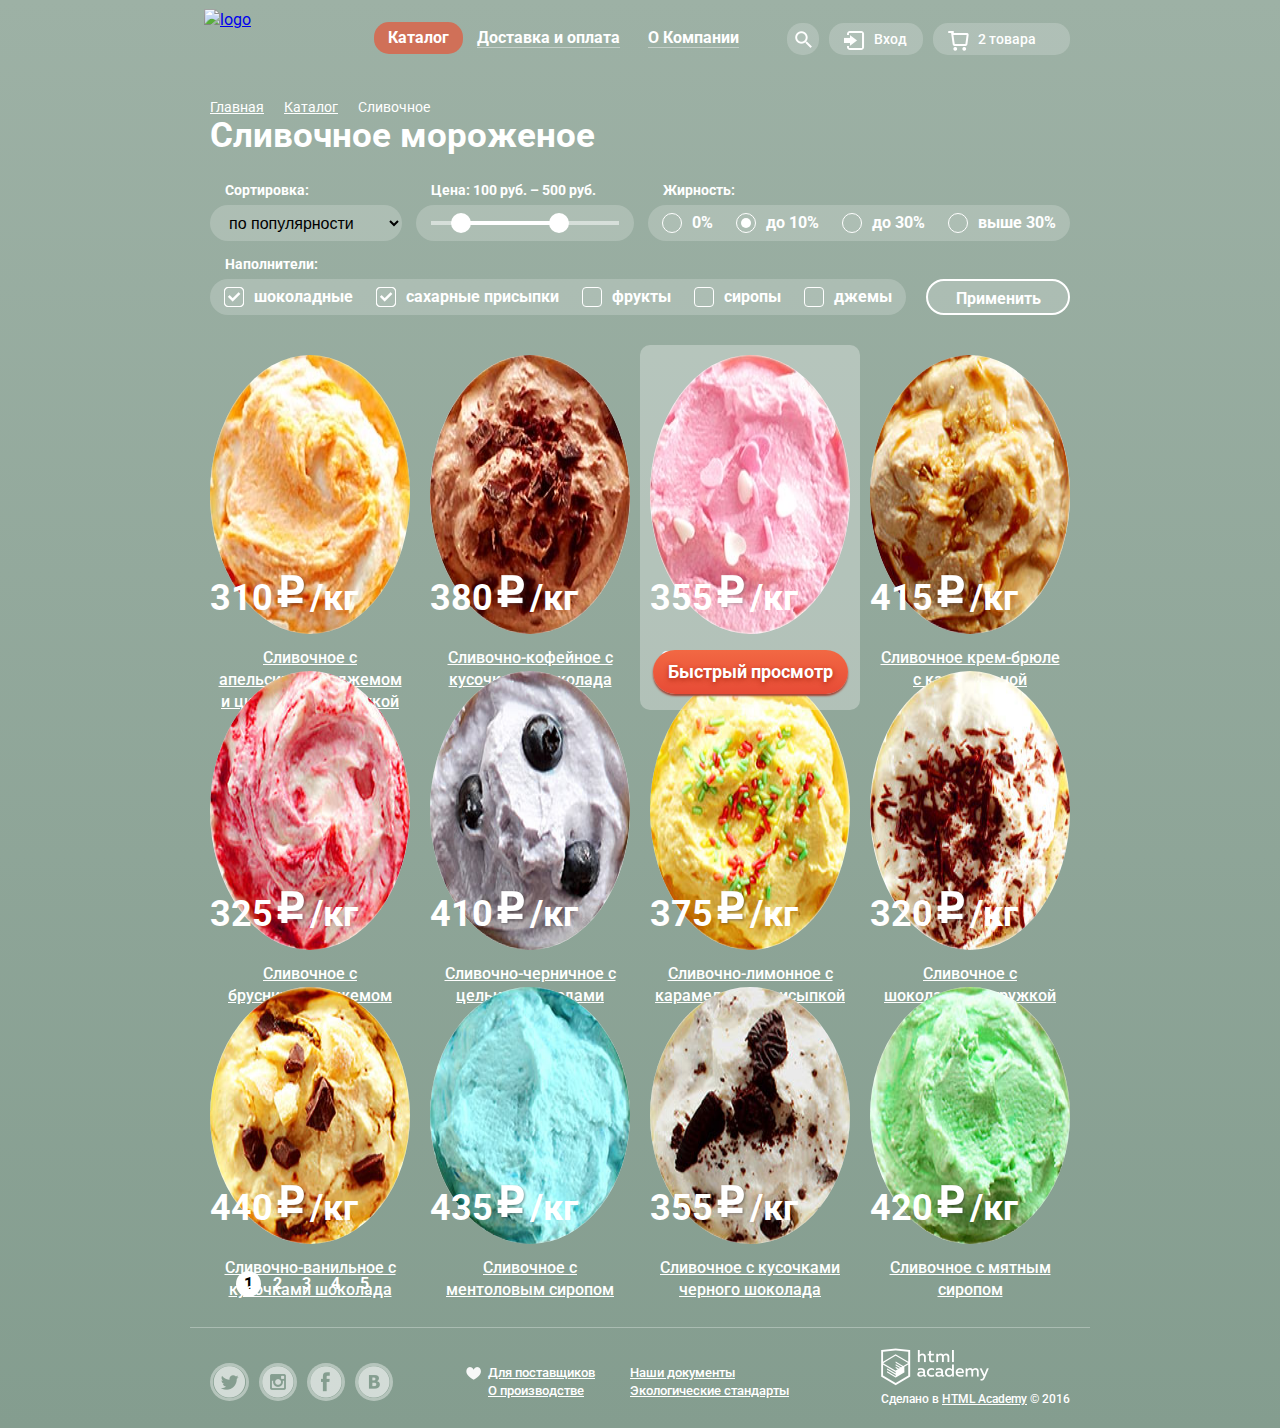
==== commit 9a7fd6da: "Merge pull request #5 from SpyckakIryna/master" ====
--- a/catalog.html
+++ b/catalog.html
@@ -16,26 +16,36 @@
         <nav class="main-nav">
           <ul class="main-nav__list">
             <li class="main-nav__item  active">
-              <a class="current" href="#">Каталог</a>
+              <a class="main-nav__link  current" href="#">Каталог</a>
+              <ul class="sub-menu">
+                <li class="sub-menu__item"><a class="sub-menu__link" href="#">Новинки</a></li>
+                <li class="sub-menu__item"><a class="sub-menu__link" href="catalog.html">Сливочное</a></li>
+                <li class="sub-menu__item"><a class="sub-menu__link" href="#">Щербеты</a></li>
+                <li class="sub-menu__item"><a class="sub-menu__link" href="#">Фруктовый лед</a></li>
+                <li class="sub-menu__item"><a class="sub-menu__link" href="#">Мелорин</a></li>
+              </ul>
             </li>
             <li class="main-nav__item">
-              <a href="#"><span>Доставка и оплата</span></a>
+              <a class="main-nav__link" href="#"><span>Доставка и оплата</span></a>
             </li>
             <li class="main-nav__item">
-              <a href="#"><span>О Компании</span></a>
+              <a class="main-nav__link" href="#"><span>О Компании</span></a>
             </li>
           </ul>
         </nav>
         <div class="user-block">
           <ul class="user-block__list">
             <li class="user-block__item">
-              <a class="search" href="#"></a>
+              <a class="main-nav__link  search" href="#"></a>
+              <form class="find">
+                <input type="search" placeholder="Что ищем?">
+              </form>
             </li>
             <li class="user-block__item">
-              <a class="login" href="#">Вход</a>
+              <a class="main-nav__link  login" href="#">Вход</a>
             </li>
             <li class="user-block__item">
-              <a class="cart  cart-full" href="#">2 товара</a>
+              <a class="main-nav__link  cart  cart-full" href="#">2 товара</a>
             </li>
           </ul>
         </div>
@@ -56,7 +66,59 @@
         </ul>
         <h1>Сливочное мороженое</h1>
       </section>
-      <form action="https://echo.htmlacademy.ru" method="post"><form>
+      <form class="form-filter" action="https://echo.htmlacademy.ru" method="post">
+        <fieldset>
+          <legend class="form-title">Сортировка:</legend>
+          <select class="sorting" name="sort">
+            <option class="sorting-item" value="popularity">по популярности</option>
+            <option class="sorting-item" value="popularity">сначала недорогие
+            </option>
+            <option class="sorting-item" value="popularity">сначала дорогие
+            </option>
+            <option class="sorting-item" value="popularity">по жирности
+            </option>
+          </select>
+        </fieldset>
+        <fieldset>
+        <legend class="form-title">Цена: 100 руб. – 500 руб.</legend>
+          <div class="range-controls">
+            <div class="scale">
+              <div class="bar"></div>
+            </div>
+            <div class="toggle toggle-min"></div>
+            <div class="toggle toggle-max"></div>
+          </div>
+        </fieldset>
+        <fieldset>
+          <legend class="form-title">Жирность:</legend>
+          <div class="fieldset-inner">
+            <input type="radio" id="item-1" name="fat" value="0">
+            <label for="item-1">0%</label>
+            <input type="radio" id="item-2" name="fat" value="up to 10" checked>
+            <label for="item-2">до 10%</label>
+            <input type="radio" id="item-3" name="fat" value="up to 30">
+            <label for="item-3">до 30%</label>
+            <input type="radio" id="item-4" name="fat" value="more then 30">
+            <label for="item-4">выше 30%</label>
+          </div>
+        </fieldset>
+        <fieldset>
+          <legend class="form-title">Наполнители:</legend>
+          <div class="fieldset-inner">
+            <input type="checkbox" id="item-5" name="chokko" checked>
+            <label for="item-5">шоколадные</label>
+            <input type="checkbox" id="item-6" name="sugar" checked>
+            <label for="item-6">сахарные присыпки</label>
+            <input type="checkbox" id="item-7" name="fruit">
+            <label for="item-7">фрукты</label>
+            <input type="checkbox" id="item-8" name="syrup">
+            <label for="item-8">сиропы</label>
+            <input type="checkbox" id="item-9" name="jam">
+            <label for="item-9">джемы</label>
+          </div>
+        </fieldset>
+        <input class="btn-form" type="submit" value="Применить">
+      <form>
       <div class="card-layout">
         <article class="card">
           <img class="card__image" src="img/card-1.jpg" width="200" height="200" alt="orange">
@@ -74,7 +136,7 @@
             <a class="btn" href="#">Быстрый просмотр</a>
           </div>
         </article>
-        <article class="card">
+        <article class="card  card-active">
           <img class="card__image" src="img/card-3.jpg" width="200" height="200" alt="strawberry">
           <div class="card__price">355<span></span>/кг</div>
           <p class="card__description" href="#">Сливочно-клубничное с присыпкой из белого шоколада</p>
--- a/css/style.css
+++ b/css/style.css
@@ -6,12 +6,12 @@
   color: #fff;
   margin: 0;
   padding: 0;
-
+  min-width: 900px;
   /*background-color: #849d8f;*/
 }
 
 .wrapper {
-  min-width: 900px;
+  /*min-width: 900px;*/
   background-repeat: no-repeat;
   background-position: top center;
   transition: background-image 0.5s ease, background-color 0.5s ease;
@@ -72,6 +72,7 @@
 }
 
 .main-nav__item {
+  position: relative;
   display: inline-block;
   font-size: 16px;
   line-height: 18px;
@@ -79,7 +80,7 @@
   vertical-align: middle;
 }
 
-.main-nav__item a {
+.main-nav__link {
   display: block;
   color: #fff;
   padding: 7px 14px;
@@ -94,17 +95,17 @@
   border-bottom: 1px solid rgba(255,255,255,0.4);
 }
 
-.main-nav__item a:hover {
+.main-nav__link:hover {
   color: #000;
-  background-color: #fff;
-}
-
-.main-nav__item a:active {
+  background-color: #f8f7f4;
+}
+
+.main-nav__link:active {
   box-shadow: inset 0 2px 3px 0 #696969;
 }
 
-.main-nav__item a:hover span,
-.main-nav__item a:active span {
+.main-nav__link:hover span,
+.main-nav__link:active span {
   border-bottom: none;
 }
 
@@ -121,6 +122,62 @@
 
 .main-nav__item .current:active  {
   box-shadow: inset 0 0 0 0;
+}
+
+.sub-menu {
+  display: none;
+  position: absolute;
+  width: 142px;
+  top: 50px;
+  left: -7px;
+  /*height: 170px;*/
+  list-style: none;
+  padding: 3px 0px;
+  /*padding-left: 6px;
+  padding-right: 9px;*/
+  margin: 0px;
+  background-color: #f8f7f4;
+  z-index: 300;
+  border-radius: 10px;
+}
+
+.main-nav__item:hover .sub-menu {
+  display: block;
+}
+
+.sub-menu__item {
+  display: block;
+  padding: 0px;
+  margin: 0px;
+  margin-buttom: 3px;
+}
+
+.sub-menu__link {
+  display: block;
+  font-size: 14px;
+  line-height: 16px;
+  font-weight: normal;
+  padding: 6px 15px;
+  margin: 0px;
+  color: #000;
+  text-decoration: none;
+  cursor: pointer;
+}
+
+.sub-menu__item:nth-of-type(1) .sub-menu__link {
+  font-weight: bold;
+}
+
+.sub-menu__link:hover {
+  background-color: #fbded7;
+}
+
+.sub-menu__link:active {
+  background-color: #f6b5a5;
+}
+
+.sub-menu__link .active-link {
+  background-color: #d07058;
 }
 
 .user-block {
@@ -135,6 +192,7 @@
 }
 
 .user-block__item {
+  position: relative;
   display: inline-block;
   font-size: 14px;
   line-height: 16px;
@@ -165,6 +223,38 @@
   padding-right: 0px;
 }
 
+.find {
+  display: none;
+  position: absolute;
+  z-index: 200;
+  top: 50px;
+  right: 0px;
+  width: 310px;
+  height: 44px;
+  background-color: #f8f7f4;
+  border-radius: 10px;
+  padding: 20px 15px;
+  margin: 0px;
+}
+
+.user-block__item:hover .find {
+  display: block;
+}
+
+input[type="search"] {
+  width: 100%;
+  padding: 9px 14px;
+  margin: 0px;
+  box-sizing: border-box;
+  font-size: 14px;
+  line-height: 24px;
+  border: 1px solid #d3d3d2;
+  border-radius: 10px;
+  background-color: #fff;
+  color: #323232;
+  outline: none;
+}
+
 .user-block .login {
   padding-right: 16px;
 }
@@ -175,7 +265,7 @@
 
 .user-block__item a:hover {
   color: #000;
-  background-color: #fff;
+  background-color: #f8f7f4;
 }
 
 .user-block__item a:active {
@@ -191,11 +281,11 @@
   height: 17px;
   background-image: url("../img/sprite.png");
   background-repeat: no-repeat;
-  background-position: -335px -83px;
+  background-position: -236px -72px;
 }
 
 .search:hover::before {
-  background-position: -335px -130px;
+  background-position: -236px -113px;
 }
 
 .login::before {
@@ -207,11 +297,76 @@
   height: 19px;
   background-image: url("../img/sprite.png");
   background-repeat: no-repeat;
-  background-position: -60px -77px;
+  background-position: -180px -141px;
 }
 
 .login:hover::before {
-  background-position: -156px -156px;
+  background-position: -85px -184px;
+}
+
+.login-block {
+  display: none;
+  position: absolute;
+  width: 241px;
+  top: 50px;
+  right: 0px;
+  padding-top: 20px;
+  padding-left: 19px;
+  padding-right: 17px;
+  padding-bottom: 22px;
+  z-index: 200;
+  background-color: #f8f7f4;
+  border-radius: 10px;
+}
+
+.login-block form {
+  display: flex;
+  flex-direction: row;
+  flex-wrap: wrap;
+  justify-content: space-between;
+}
+
+.login-block input {
+  font-size: 16px;
+  line-height: 24px;
+  font-weight: normal;
+  color: #323232;
+  font-family: "Roboto", "Arial", sans-serif;
+  border: 1px solid #d3d3d2;
+  border-radius: 5px;
+  outline: none;
+  background-color: #fff;
+  width: 100%;
+  padding: 9px 14px;
+  margin: 0px;
+  margin-bottom: 20px;
+  box-sizing: border-box;
+}
+
+.info-inner {
+  padding: 0px;
+  margin: 0px;
+}
+
+.info-inner a {
+  font-size: 13px;
+  line-height: 16px;
+  color: #323232;
+  padding: 3px 0px;
+  margin: 0px;
+  text-decoration: underline;
+}
+
+.info-inner a:hover {
+  color: #ffbc9e;
+}
+
+.login-block .btn {
+  padding: 10px 24px;
+}
+
+.user-block__item:hover .login-block {
+  display: block;
 }
 
 .cart::before {
@@ -223,11 +378,11 @@
   height: 20px;
   background-image: url("../img/sprite.png");
   background-repeat: no-repeat;
-  background-position: -66px -15px;
+  background-position: -57px -12px;
 }
 
 .cart:hover::before {
-  background-position: -15px -15px;
+  background-position: -12px -12px;
 }
 
 .cart-full::before {
@@ -379,7 +534,7 @@
 .advantages {
   margin: 0;
   /*margin-top: 38px;*/
-  margin-bottom: 28px;
+  margin-bottom: 25px;
   padding: 0;
 }
 
@@ -432,7 +587,7 @@
   padding: 0px;
   justify-content: space-between;
   /*text-align: top;*/
-  margin-bottom: 27px;
+  margin-bottom: 30px;
 }
 
 .card {
@@ -440,11 +595,11 @@
   width: 200px;
   margin: 0px;
   padding: 10px 0;
-  padding-bottom: 13px;
+  /*padding-bottom: 13px;*/
   text-align: left;
 }
 
-.bestseller .card::after {
+.bestseller .card::before {
   content: "";
   position: absolute;
   top: 9px;
@@ -470,8 +625,8 @@
   font-weight: bold;
   padding: 0px;
   margin: 0px;
-  margin-top: -65px;
-  margin-bottom: 20px;
+  margin-top: -60px;
+  margin-bottom: 14px;
 }
 
 .card__price span {
@@ -480,8 +635,7 @@
   height: 36px;
   background-image: url("../img/sprite.png");
   background-repeat: no-repeat;
-  background-position: -274px -83px;
-  vertical-align: middle;
+  background-position: -218px -12px;
   margin: 0px 3px;
 }
 
@@ -493,7 +647,7 @@
   color: #fff;
   text-align: center;
   padding: 0px 5px;
-  padding-top: 10px;
+  padding-top: 12px;
   margin: 0px;
   text-decoration: underline;
 }
@@ -508,7 +662,7 @@
   min-height: 60px;
   background-color: rgba(255,255,255,0.3);
   padding: 0px;
-  padding-top: 300px;
+  padding-top: 305px;
   margin: 0px;
   border-radius: 10px;
   text-align: center;
@@ -579,19 +733,19 @@
 }
 
 .ice-cream::before {
-  background-position: -195px -77px;
+  background-position: -107px -85px;
 }
 
 .leaf::before {
-  background-position: -77px -156px;
+  background-position: -12px -158px;
 }
 
 .cow::before {
-  background-position: -117px -15px;
+  background-position: -146px -12px;
 }
 
 .term::before {
-  background-position: -207px -177px;
+  background-position: -130px -184px;
 }
 
 .news {
@@ -637,6 +791,10 @@
   line-height: 22px;
   font-weight: 700;
   color: #5a5a5a;
+}
+
+.mailing-form {
+  width: 370px;
 }
 
 .news .mailing {
@@ -730,14 +888,247 @@
   color: #fff;
 }
 
+.form-filter {
+  width: 860px;
+  display: flex;
+  flex-direction: row;
+  justify-content: space-between;
+  flex-wrap: wrap;
+  padding: 0px;
+  margin: 0px;
+  font-size: 14px;
+  line-height: 16px;
+  font-weight: 700;
+  color: #fff;
+}
+
+.form-title {
+  color: #fff;
+  outline: none;
+  padding: 0px;
+  margin: 0px;
+  margin-left: 15px;
+  margin-bottom: 7px;
+}
+
+fieldset {
+  padding: 0px;
+  margin: 0px;
+  margin-bottom: 15px;
+  border: none;
+}
+
+.sorting {
+  width: 192px;
+  height: 36px;
+  font-size: 16px;
+  line-height: 18px;
+  background: rgba(255,255,255,0.2);
+  border-radius: 20px;
+  padding: 9px 15px;
+  margin: 0px;
+  border: none;
+  outline: none;
+}
+
+.sorting:hover {
+  color: #000;
+  background-color: #fff;
+}
+
+.sorting-item {
+  padding: 0px;
+  margin: 0px;
+  border: none;
+  outline: none;
+}
+
+.range-controls {
+  width: 188px;
+  position: relative;
+  height: 20px;
+  padding-top: 16px;
+  padding-right: 15px;
+  padding-left: 15px;
+  margin: 0px;
+  border-radius: 20px;
+  background: rgba(255,255,255,0.2);
+}
+
+.range-controls .scale {
+  height: 4px;
+  background: rgba(255,255,255,0.5);
+}
+
+.range-controls .bar {
+  width: 53%;
+  height: 4px;
+  margin-left: 28px;
+  background: rgba(255,255,255,1);
+}
+
+.range-controls .toggle {
+  position: absolute;
+  top: 8px;
+  width: 20px;
+  height: 20px;
+  cursor: pointer;
+  border-radius: 50%;
+  background: rgba(255,255,255,1);
+}
+
+.range-controls .toggle-min {
+  left: 35px;
+}
+
+.range-controls .toggle-max {
+  right: 65px;
+}
+
+.fieldset-inner {
+  padding: 9px 14px;
+  margin: 0px;
+  border-radius: 20px;
+  background: rgba(255,255,255,0.2);
+}
+
+input[type="radio"],
+input[type="checkbox"] {
+  display: none;
+  padding: 0px;
+  margin: 0px;
+}
+
+input[type="radio"] + label,
+input[type="checkbox"] + label {
+  position: relative;
+  display: inline-block;
+  font-size: 16px;
+  line-height: 18px;
+  font-weight: 700;
+  color: #fff;
+  padding: 0px;
+  padding-left: 30px;
+  margin: 0px;
+  margin-right: 20px;
+  cursor: pointer;
+}
+
+input[type="radio"] + label:last-child,
+input[type="checkbox"] + label:last-child {
+  margin-right: 0px;
+}
+
+input[type="radio"] + label::before {
+  display: block;
+  content: "";
+  position: absolute;
+  top: -1px;
+  left: 0px;
+  width: 18px;
+  height: 18px;
+  border-radius: 50%;
+  border: 1px solid #fff;
+}
+
+input[type="radio"]:checked + label::after {
+  display: block;
+  content: "";
+  position: absolute;
+  top: 4px;
+  left: 5px;
+  width: 10px;
+  height: 10px;
+  border-radius: 50%;
+  background-color: #fff;
+}
+
+input[type="checkbox"] + label::before {
+  display: block;
+  content: "";
+  position: absolute;
+  top: -1px;
+  left: 0px;
+  width: 18px;
+  height: 18px;
+  border-radius: 20%;
+  border: 1px solid #fff;
+}
+
+input[type="checkbox"]:checked + label::after {
+  display: block;
+  content: "";
+  position: absolute;
+  top: -1px;
+  left: 0px;
+  width: 20px;
+  height: 20px;
+  background: url("../img/sprite.png");
+  background-position: -102px -12px;
+}
+
+input[type="radio"] + label:hover::before,
+input[type="checkbox"] + label:hover::before {
+  box-shadow: inset 0 0 0 1px #fff;
+}
+
+input[type="radio"] + label:active::before,
+input[type="checkbox"] + label:active::before {
+  box-shadow: 0 0 0 0 #fff;
+  border: 1px solid rgba(255,255,255,0.4);
+}
+
+.btn-form {
+  display: block;
+  font-family: "Roboto", "Arial", sans-serif;
+  font-weight: bold;
+  font-size: 16px;
+  line-height: 18px;
+  color: #fff;
+  width: 144px;
+  height: 36px;
+  padding: 9px 16px;
+  margin: 0px;
+  margin-top: 23px;
+  margin-bottom: 15px;
+  text-decoration: none;
+  border: 2px solid #fff;
+  border-radius: 100px;
+  cursor: pointer;
+  outline: none;
+  background-color: rgba(255,255,255,0.2);
+}
+
+.btn-form:hover {
+  background-color: #fff;
+  color: #000;
+  border: none;
+}
+
+.btn:active {
+  color: #000;
+  box-shadow: inset 0 2px 3px 0 #696969;
+}
+
 .card-layout {
   display: flex;
   flex-direction: row;
   justify-content: space-between;
   flex-wrap: wrap;
-  /*width: 880px;
-  padding: 0px 10px;
-  margin: 0px auto;*/
+  margin-top: 15px;
+}
+
+.card-layout .card {
+  margin-bottom: 17px;
+}
+
+.card-active .btn-inner {
+  display: block;
+  text-decpration: none;
+}
+
+.card-active .card__description {
+  text-decoration: none;
 }
 
 .btn-pages {
@@ -877,35 +1268,37 @@
   vertical-align: middle;
   border-radius: 50%;
   border: 3px solid rgba(255,255,255,0.5);
-  /*background-color: #fff;*/
+  /*background-color: rgba(255,255,255,0.8);*/
   background-image: url("../img/sprite.png");
   background-repeat: no-repeat;
+  opacity: 0.8;
 }
 
 .social-btn:hover {
-  border: 3px solid rgba(255,255,255,0.7); //*ДОРАБОТАТЬ!!!!!!!!!!!!!!!!!!!!!!!!!!!!!!!!*//
-}
-
-.social-btn:hover {
-  border: 3px solid rgba(255,255,255,0.7); //*ДОРАБОТАТЬ!!!!!!!!!!!!!!!!!!!!!!!!!!!!!!!!*//
-  box-shadow: inset 0 0 0 0 #999a99;
+  border: 3px solid rgba(255,255,255,0.7);
+  opacity: 1;
+}
+
+.social-btn:active {
+  border: 3px solid rgba(255,255,255,0.7);
+  box-shadow: inset  0 3px 3px 0 #9b9b9b; //*НЕ РАБОТАЕТ*//
 }
 
 .social-btn-tw {
   width: 33px;
-  background-position: -285px -177px;
+  background-position: -225px -154px;
 }
 
 .social-btn-insta {
-  background-position: -15px -156px;
+  background-position: -180px -85px;
 }
 
 .social-btn-fb {
-  background-position: -195px -15px;
+  background-position: -12px -85px;
 }
 
 .social-btn-vk {
-  background-position: -348px -177px;
+  background-position: -202px -210px;
 }
 
 .footer-providers {
@@ -919,6 +1312,10 @@
   /*margin-right: 20px;*/
 }
 
+.footer-providers a:hover {
+  color: #ffbc9e;
+}
+
 .left-field,
 .right-field {
   display: inline-block;
@@ -962,7 +1359,7 @@
   height: 13px;
   background-image: url("../img/sprite.png");
   background-repeat: no-repeat;
-  background-position: -15px -77px;
+  background-position: -68px -85px;
 }
 
 .footer-copyright {
@@ -992,6 +1389,10 @@
   cursor: pointer;
 }
 
+.link-academy:hover {
+  color: #ffbc9e;
+}
+
 .logo-academy img {
   display: block;
   max-width: 100%;
@@ -1005,3 +1406,113 @@
   margin: 0px;
   margin-top: 4px;
 }
+
+
+.modal-block {
+  position: absolute;
+  display: none;
+  z-index: 200;
+  left: 50%;
+  top: 338px;
+  width: 430px;
+  margin-left: -239px;
+  padding: 24px;
+  padding-top: 17px;
+  background-color: #f8f7f4;
+  border-radius: 10px;
+  overflow: hidden;
+}
+
+.modal-block-show {
+  display: block;
+  animation: bounce 0.6s;
+}
+
+.modal-block-close {
+  position: absolute;
+  top: 15px;
+  right: 15px;
+  width: 18px;
+  height: 18px;
+  font-size: 0;
+  background-color: transparent;
+  border: 0;
+  outline: 0;
+  cursor: pointer;
+}
+
+.modal-block-close::before,
+.modal-block-close::after {
+  content: "";
+  position: absolute;
+  top: -2px;
+  left: 8px;
+  width: 2px;
+  height: 23px;
+  background-color: #000;
+}
+
+.modal-block-close::before {
+  transform: rotate(45deg);
+}
+
+.modal-block-close::after {
+  transform: rotate(-45deg);
+}
+
+.modal-block-title {
+  font-size: 24px;
+  line-height: 28px;
+  font-weight: bold;
+  color: #323232;
+  padding: 0px;
+  margin: 0px;
+  margin-bottom: 18px;
+}
+
+.message-form {
+  padding: 0px;
+  margin: 0px;
+}
+
+.message-form input {
+  float: left;
+  width: 237px;
+  font-size: 16px;
+  line-height: 24px;
+  font-weight: normal;
+  color: #323232;
+  font-family: "Roboto", "Arial", sans-serif;
+  padding: 9px 14px;
+  margin: 0px;
+  margin-bottom: 20px;
+  border: 1px solid #d3d3d2;
+  border-radius: 5px;
+  outline: none;
+  background-color: #fff;
+}
+
+.message-form textarea {
+  width: 100%;
+  min-height: 154px;
+  font-size: 16px;
+  line-height: 24px;
+  font-weight: normal;
+  color: #323232;
+  font-family: "Roboto", "Arial", sans-serif;
+  padding: 12px 14px;
+  margin: 0px;
+  margin-bottom: 25px;
+  border: 1px solid #d3d3d2;
+  border-radius: 5px;
+  box-sizing: border-box;
+  outline: none;
+  background-color: #fff;
+}
+
+.modal-block .btn {
+  float: right;
+  width: 140px;
+  padding: 10px 24px;
+  margin: 0px;
+}
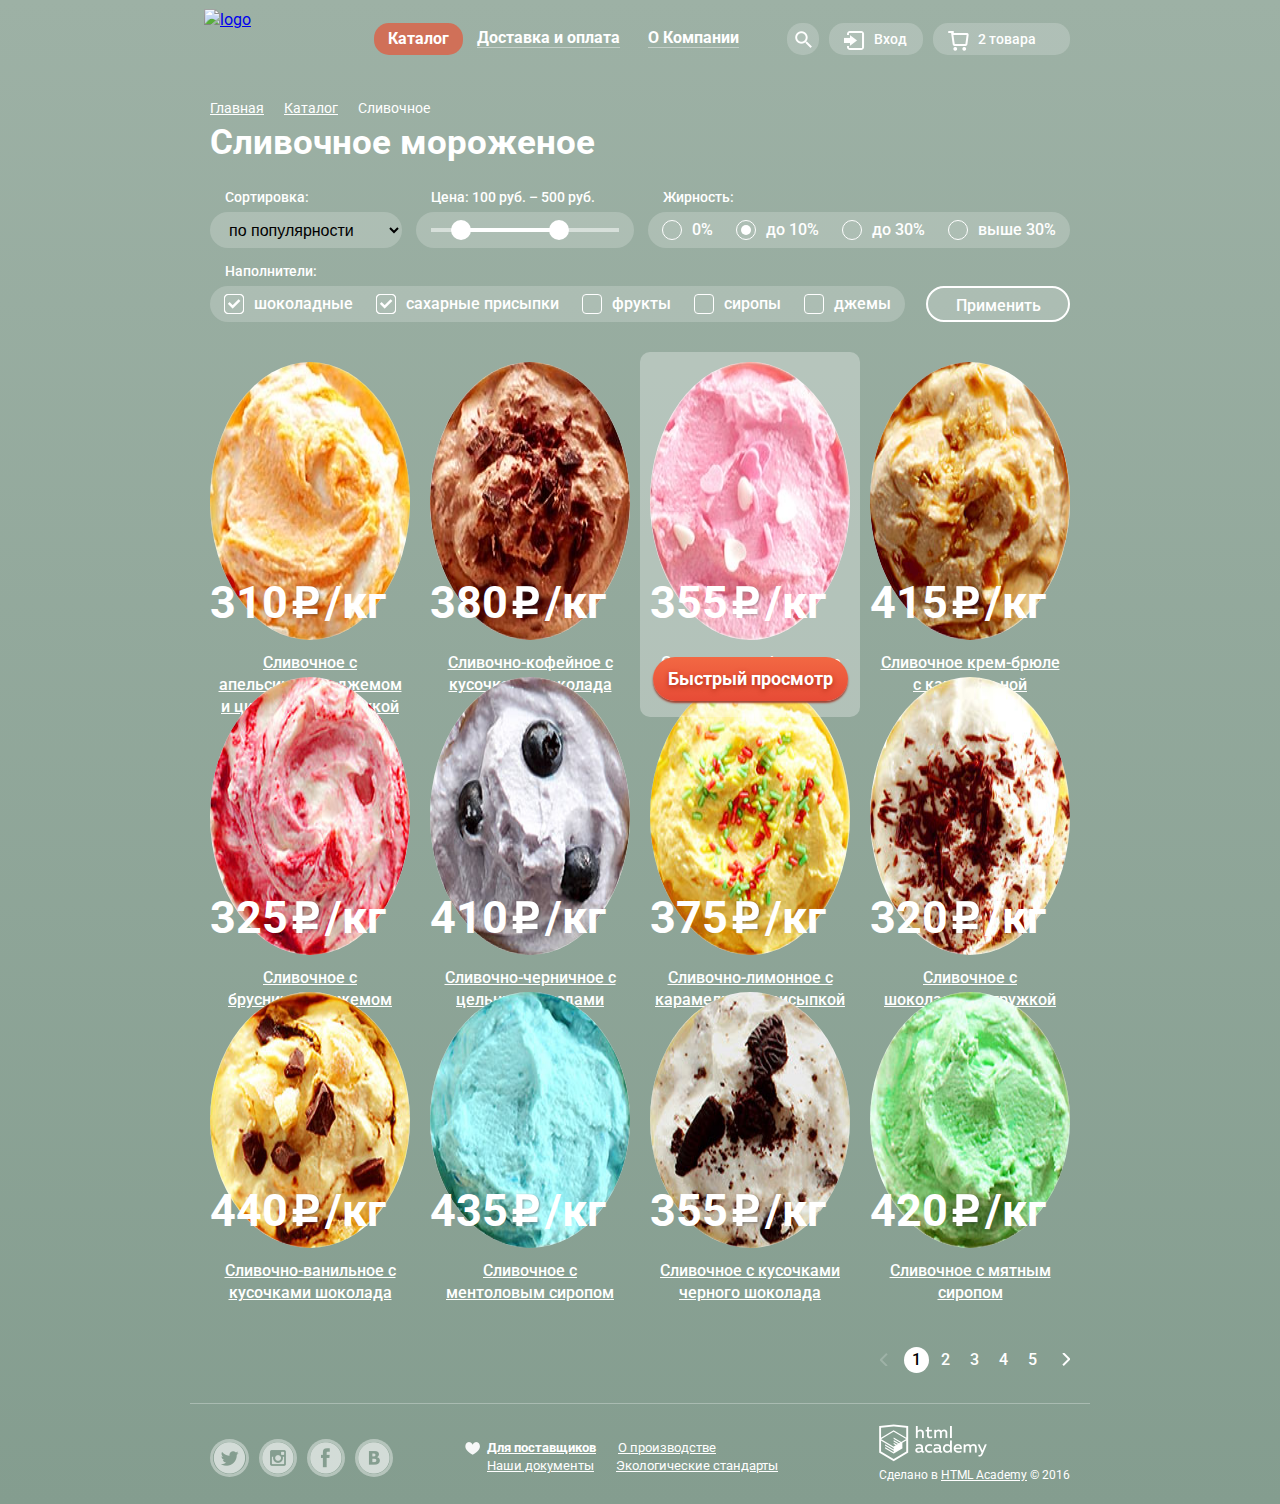
==== commit d2f2efd9: "Оформление контента" ====
--- a/catalog.html
+++ b/catalog.html
@@ -26,10 +26,10 @@
               </ul>
             </li>
             <li class="main-nav__item">
-              <a class="main-nav__link" href="#"><span>Доставка и оплата</span></a>
+              <a class="main-nav__link" href="#">Доставка и оплата<span></span></a>
             </li>
             <li class="main-nav__item">
-              <a class="main-nav__link" href="#"><span>О Компании</span></a>
+              <a class="main-nav__link" href="#">О Компании<span></span></a>
             </li>
           </ul>
         </nav>
@@ -43,9 +43,44 @@
             </li>
             <li class="user-block__item">
               <a class="main-nav__link  login" href="#">Вход</a>
+              <div class="login-block">
+                <form class="login-form" action="https://echo.htmlacademy.ru" method="post">
+                  <input type="text" name="login" placeholder="Электронная почта">
+                  <input type="password"  name="password" placeholder="Пароль">
+                  <button class="btn" type="submit">Войти</button>
+                  <div class="info-inner">
+                    <a href="#">Забыл пароль?</a>
+                    <a href="#">Новая регистрация</a>
+                  </div>
+                </form>
+              </div>
             </li>
             <li class="user-block__item">
               <a class="main-nav__link  cart  cart-full" href="#">2 товара</a>
+              <div class="booking  clearfix">
+                <table class="booking__table">
+                  <tbody>
+                    <tr>
+                      <td class="booking__cancel"></td>
+                      <td class="booking__picture"></td>
+                      <td class="booking__description">Пломбир с апельсиновым джемом</td>
+                      <td class="booking__price">1,5 кг х <span>200 руб.</span></td>
+                      <td class="booking__total">300руб.</td>
+                    </tr>
+                    <tr>
+                      <td class="booking__cancel"></td>
+                      <td class="booking__picture"></td>
+                      <td class="booking__description">Клубничный пломбир с присыпкой  из белого шоколада</td>
+                      <td class="booking__price">1,5 кг х <span>300 руб.</span></td>
+                      <td class="booking__total">450руб.</td>
+                    </tr>
+                    <tr>
+                      <td class="last-row" colspan="5">Итого: 750 руб.</td>
+                    </tr>
+                  </tbody>
+                </table>
+                <a class="btn  booking__btn" href="#">Оформить заказ</a>
+              </div>
             </li>
           </ul>
         </div>
@@ -117,7 +152,7 @@
             <label for="item-9">джемы</label>
           </div>
         </fieldset>
-        <input class="btn-form" type="submit" value="Применить">
+        <input class="filter-btn" type="submit" value="Применить">
       <form>
       <div class="card-layout">
         <article class="card">
@@ -216,15 +251,13 @@
             <a class="btn" href="#">Быстрый просмотр</a>
           </div>
         </article>
-      </div>
-      <div class="btn-pages">
-        <ul>
-          <li><span class="btn-active">1</span></li>
-          <li><a href="#">2</a></li>
-          <li><a href="#">3</a></li>
-          <li><a href="#">4</a></li>
-          <li><a href="#">5</a></li>
-        </ul>
+          <ul class="btn-pages">
+            <li class="btn-pages__item"><span class="btn-pages__item--active">1</span></li>
+            <li class="btn-pages__item"><a class="btn-pages__link" href="#">2</a></li>
+            <li class="btn-pages__item"><a class="btn-pages__link" href="#">3</a></li>
+            <li class="btn-pages__item"><a class="btn-pages__link" href="#">4</a></li>
+            <li class="btn-pages__item"><a class="btn-pages__link" href="#">5</a></li>
+          </ul>
       </div>
     </main>
     <footer class="main-footer">
@@ -235,15 +268,11 @@
           <a class="social-btn  social-btn-fb" href="#">Фейсбук</a>
           <a class="social-btn  social-btn-vk" href="#">Вконтакте</a>
         </div>
-        <div class="footer-providers  clearfix">
-          <div class="left-field">
+        <div class="footer-providers">
             <a class="providers" href="#">Для поставщиков</a>
             <a class="" href="#">О производстве </a>
-          </div>
-          <div class="right-field">
             <a class="" href="#">Наши документы</a>
             <a class="" href="#">Экологические стандарты</a>
-          </div>
         </div>
         <div class="footer-copyright">
           <a href="#" class="logo-academy">
--- a/css/style.css
+++ b/css/style.css
@@ -7,7 +7,7 @@
   margin: 0;
   padding: 0;
   min-width: 900px;
-  /*background-color: #849d8f;*/
+  background-color: #849d8f;
 }
 
 .wrapper {
@@ -31,6 +31,39 @@
   clear: both;
 }
 
+.btn {
+  display: inline-block;
+  font-family: "Roboto", "Arial", sans-serif;
+  vertical-align: top;
+  text-align: center;
+  font-weight: 700;
+  font-size: 18px;
+  line-height: 24px;
+  text-decoration: none;
+  background-image: linear-gradient(#f26843,#e74b36);
+  color: #fff;
+  padding: 10px 15px;
+  text-decoration: none;
+  border: 0;
+  border-radius: 100px;
+  outline: none;
+  cursor: pointer;
+  box-shadow: 0 2px 2px 0 #9e4334;
+  text-shadow: 0 2px 5px rgba(160, 32, 11, 0.76);
+}
+
+.btn:hover {
+  background-image: linear-gradient(#f58669,#ec6f5e);
+  box-shadow: 0 2px 2px 0 #ac1000;
+  color: #fff;
+}
+
+.btn:active {
+  background-image: linear-gradient(#d74632,#e1613e);
+  box-shadow: inset 0 3px 3px 0 #952718;
+  color: #fff;
+}
+
 .main-header {
   padding: 0px;
   padding-top: 9px;
@@ -76,7 +109,7 @@
   display: inline-block;
   font-size: 16px;
   line-height: 18px;
-  font-weight: bold;
+  font-weight: 700;
   vertical-align: middle;
 }
 
@@ -92,7 +125,11 @@
 }
 
 .main-nav span {
-  border-bottom: 1px solid rgba(255,255,255,0.4);
+  display: block;
+  height: 1px;
+  background-color: rgba(255,255,255,0.4);
+  width: 100%;
+  /*border-bottom: 1px solid rgba(255,255,255,0.4);*/
 }
 
 .main-nav__link:hover {
@@ -127,14 +164,14 @@
 .sub-menu {
   display: none;
   position: absolute;
-  width: 142px;
+  width: 128px;
   top: 50px;
   left: -7px;
   /*height: 170px;*/
   list-style: none;
-  padding: 3px 0px;
-  /*padding-left: 6px;
-  padding-right: 9px;*/
+  padding: 5px 0px;
+  padding-left: 6px;
+  padding-right: 9px;
   margin: 0px;
   background-color: #f8f7f4;
   z-index: 300;
@@ -147,17 +184,18 @@
 
 .sub-menu__item {
   display: block;
-  padding: 0px;
-  margin: 0px;
-  margin-buttom: 3px;
-}
-
-.sub-menu__link {
-  display: block;
   font-size: 14px;
   line-height: 16px;
-  font-weight: normal;
+  font-weight: 400;
+  padding: 0px;
+  margin: 0px;
+  margin-bottom: 3px;
+}
+
+.sub-menu__link {
+  display: block;
   padding: 6px 15px;
+  padding-right: 0px;
   margin: 0px;
   color: #000;
   text-decoration: none;
@@ -165,7 +203,9 @@
 }
 
 .sub-menu__item:nth-of-type(1) .sub-menu__link {
-  font-weight: bold;
+  font-weight: 700;
+  border-bottom: 1px solid #d1d0ce;
+  padding-bottom: 11px;
 }
 
 .sub-menu__link:hover {
@@ -329,7 +369,7 @@
 .login-block input {
   font-size: 16px;
   line-height: 24px;
-  font-weight: normal;
+  font-weight: 400;
   color: #323232;
   font-family: "Roboto", "Arial", sans-serif;
   border: 1px solid #d3d3d2;
@@ -389,35 +429,113 @@
   background-position: ; //* добавить в справйт корзину с красным фоном*//
 }
 
-.btn {
-  display: inline-block;
-  font-family: "Roboto", "Arial", sans-serif;
-  vertical-align: top;
-  text-align: center;
-  font-weight: bold;
-  font-size: 18px;
-  line-height: 24px;
-  text-decoration: none;
-  background-image: linear-gradient(#f26843,#e74b36);
-  color: #fff;
+.booking {
+  display: none;
+  position: absolute;
+  top: 50px;
+  right: 0px;
+  font-size: 13px;
+  line-height: 16px;
+  font-weight: 400;
+  width: 510px;
+  padding-top: 16px;
+  padding-left: 18px;
+  padding-right: 12px;
+  padding-bottom: 12px;
+  margin: 0px;
+  background-color: #f8f7f4;
+  border-radius: 10px;
+  color: #333333;
+  z-index: 200;
+}
+
+.user-block__item:hover .booking {
+  display: block;
+}
+
+.booking__table {
+  float: right;
+  width: 510px;
+  border-collapse: collapse;
+  border-spacing: 0;
+  padding: 0;
+  margin: 0;
+}
+
+tr {
+  display: table-row;
+  height: 33px;
+}
+
+.booking__cancel {
+  position: relative;
+  width: 25px;
+}
+
+.booking__cancel::before,
+.booking__cancel::after {
+  content: "";
+  position: absolute;
+  top: 19px;
+  left: 5px;
+  width: 1px;
+  height: 14px;
+  background-color: #686867;
+  cursor: pointer;
+}
+
+.booking__cancel::before {
+  transform: rotate(45deg);
+}
+
+.booking__cancel::after  {
+  transform: rotate(-45deg);
+}
+
+.booking__picture {
+  width: 33px;
+  height: 33px;
+}
+
+tr:nth-of-type(1) .booking__picture {
+  background-image: url("../img/ice-1.png");
+  background-repeat: no-repeat;
+  background-position: 0px 10px;
+}
+
+tr:nth-of-type(2) .booking__picture {
+  background-image: url("../img/ice-2.png");
+  background-repeat: no-repeat;
+  background-position: 0px 10px;
+}
+
+.booking__description {
+  width: 230px;
+  padding: 18px 14px;
+}
+
+.booking__price span {
+  color: #999;
+}
+
+.last-row {
+  font-size: 15px;
+  font-weight: 700;
+  text-align: right;
+  padding: 15px 0px;
+  border-top: 1px solid #cacac7;
+}
+
+.booking .booking__btn {
+  float: right;
+  width: 142px;
   padding: 10px 15px;
-  text-decoration: none;
-  border: 0;
+  margin: 0px;
   border-radius: 100px;
-  outline: none;
-  cursor: pointer;
-  box-shadow: 0 2px 2px 0 #9e4334;
-  text-shadow: 0 2px 5px rgba(160, 32, 11, 0.76);
-}
-
-.btn:hover {
-  background-image: linear-gradient(#f58669,#ec6f5e);
-  box-shadow: 0 2px 2px 0 #ac1000;
-}
-
-.btn:active {
-  background-image: linear-gradient(#d74632,#e1613e);
-  box-shadow: inset 0 3px 3px 0 #952718;
+}
+
+.booking  .booking__btn:hover {
+  color: #fff;
 }
 
 .slide-btn {
@@ -474,7 +592,7 @@
   margin: 0 auto;
   font-size: 60px;
   line-height: 60px;
-  font-weight: bold;
+  font-weight: 700;
 }
 
 #btn-1:checked ~ .wrapper {
@@ -522,7 +640,7 @@
   right: 0px;
   font-size: 14px;
   line-height: 16px;
-  font-weight: bold;
+  font-weight: 700;
   text-align: right;
 }
 
@@ -565,7 +683,7 @@
 .advantages__title {
   font-size: 35px;
   line-height: 41px;
-  font-weight: bold;
+  font-weight: 700;
   padding: 0px;
   margin: 0px;
   margin-bottom: 12px;
@@ -574,7 +692,8 @@
 
 .advantages__description {
   font-size: 18px;
-  font-weight: bold;
+  line-height: 22px;
+  font-weight: 700;
   padding: 0px;
   margin: 0px;
   margin-bottom: 22px;
@@ -620,13 +739,13 @@
 }
 
 .card__price {
-  font-size: 36px;
+  font-size: 45px;
   line-height: 45px;
-  font-weight: bold;
+  font-weight: 700;
   padding: 0px;
   margin: 0px;
   margin-top: -60px;
-  margin-bottom: 14px;
+  margin-bottom: 15px;
 }
 
 .card__price span {
@@ -635,7 +754,7 @@
   height: 36px;
   background-image: url("../img/sprite.png");
   background-repeat: no-repeat;
-  background-position: -218px -12px;
+  background-position: -218px -9px;
   margin: 0px 3px;
 }
 
@@ -689,7 +808,7 @@
 .features__title {
   font-size: 24px;
   line-height: 30px;
-  font-weight: medium;
+  font-weight: 500;
   padding: 0;
   margin: 0;
 }
@@ -711,7 +830,7 @@
   /*width: 350px;*/
   font-size: 16px;
   line-height: 22px;
-  font-weight: normal;
+  font-weight: 400;
   padding: 0px;
   padding-left: 56px;
   margin: 0px;
@@ -809,7 +928,7 @@
 .last-added a {
   font-size: 24px;
   line-height: 30px;
-  font-weight: 900;
+  font-weight: 700;
   color: #353535;
   text-decoration: underline;
   cursor: pointer;
@@ -820,7 +939,7 @@
   width: 199px;
   font-size: 16px;
   line-height: 24px;
-  font-weight: normal;
+  font-weight: 400;
   color: #999999;
   border: 1px solid #d3d3d2;
   padding: 9px 14px;
@@ -842,7 +961,7 @@
 .catalog-title h1 {
   font-size: 35px;
   line-height: 41px;
-  font-weight: bold;
+  font-weight: 700;
   text-align: left;
   padding: 0px;
   margin: 0px;
@@ -853,11 +972,12 @@
   padding: 0px;
   margin: 0px;
   font-size: 0px;
-  line-height: 16px;
 }
 
 .breadcrumbs-item {
   display: inline-block;
+  font-size: 14px;
+  line-height: 16px;
   font-weight: 400;
   padding: 0px;
   margin: 0px;
@@ -867,7 +987,7 @@
 
 .breadcrumbs-item a {
   display: block;
-  font-size: 14px;
+
   color: #fff;
   padding: 0px;
   margin: 0px;
@@ -898,7 +1018,7 @@
   margin: 0px;
   font-size: 14px;
   line-height: 16px;
-  font-weight: 700;
+  font-weight: 500;
   color: #fff;
 }
 
@@ -1005,7 +1125,7 @@
   display: inline-block;
   font-size: 16px;
   line-height: 18px;
-  font-weight: 700;
+  font-weight: 500;
   color: #fff;
   padding: 0px;
   padding-left: 30px;
@@ -1078,10 +1198,10 @@
   border: 1px solid rgba(255,255,255,0.4);
 }
 
-.btn-form {
+.filter-btn {
   display: block;
   font-family: "Roboto", "Arial", sans-serif;
-  font-weight: bold;
+  font-weight: 500;
   font-size: 16px;
   line-height: 18px;
   color: #fff;
@@ -1099,7 +1219,7 @@
   background-color: rgba(255,255,255,0.2);
 }
 
-.btn-form:hover {
+.filter-btn:hover {
   background-color: #fff;
   color: #000;
   border: none;
@@ -1132,53 +1252,75 @@
 }
 
 .btn-pages {
-  min-width: 152px;
-  padding: 0 24px;
-  margin: 0px;
-}
-
-.btn-pages ul {
+  position: relative;
   list-style: none;
   font-size: 0px;
-  padding: 0px;
-  margin: 0px;
-}
-
-.btn-pages li {
+  min-width: 146px;
+  padding: 0 22px;
+  margin: 0px;
+  margin-top: 72px;
+  margin-left: auto;
+}
+
+.btn-pages__item {
   display: inline-block;
   font-size: 16px;
   line-height: 18px;
-  font-weight: 700;
-  text-align: center;
-}
-
-.btn-pages a {
-  display: block;
-  font-size: 16px;
-  line-height: 18px;
-  font-weight: 700;
+  font-weight: 500;
+  vertical-align: middle;
+  /*text-align: center;*/
+}
+
+.btn-pages__link {
+  display: block;
   padding: 4px 8px;
   margin: 0px 2px;
   color: #fff;
   text-decoration: none;
+  border-radius: 50%;
   cursor: pointer;
 }
 
-.btn-pages a:hover {
+.btn-pages__link:hover {
   background-color: rgba(255,255,255,0.2);
-  border-radius: 50%;
-}
-
-.btn-active {
-  display: block;
-  font-size: 16px;
-  line-height: 18px;
-  font-weight: 700;
+}
+
+.btn-pages__link:active {
+  background-color: #fff;
+  color: #000;
+}
+
+.btn-pages__item--active {
+  display: block;
   padding: 4px 8px;
   margin: 0px 2px;
   background-color: #fff;
   color: #000;
   border-radius: 50%;
+}
+
+.btn-pages::before,
+.btn-pages::after {
+  content: "";
+  position: absolute;
+  top: 5px;
+  width: 9px;
+  height: 14px;
+  background-image: url("../img/sprite.png");
+  background-repeat: no-repeat;
+  background-position: -30px -230px;
+}
+
+.btn-pages::before {
+  left: 0px;
+  opacity: 0.2;
+  transform: rotate(180deg);
+}
+
+.btn-pages::after {
+  top: 6px;
+  right: 0px;
+  cursor: pointer;
 }
 
 .main-footer {
@@ -1204,7 +1346,7 @@
   border-radius: 15px;
   font-size: 14px;
   line-height: 20px;
-  font-weight: 500;
+  font-weight: 400;
   color: #323232;
   padding: 30px 25px;
   margin: 0px;
@@ -1219,7 +1361,7 @@
 .contact span {
   font-size: 18px;
   line-height: 24px;
-  font-weight: 900;
+  font-weight: 700;
 }
 
 .contact__adress {
@@ -1252,7 +1394,7 @@
   padding-top: 15px;
   padding-botoom: 7px;
   margin: 0px;
-  margin-right: 20px;
+  margin-right: 55px;
   text-align: left;
 }
 
@@ -1303,11 +1445,13 @@
 
 .footer-providers {
   float: left;
-  font-size: 0px;
-  text-align: left;
-  /*width: 345px;*/
-  padding: 0px 36px;
-  padding-right: 40px;
+  display: flex;
+  flex-direction: row;
+  flex-wrap: wrap;
+  width: 350px;
+  padding: 15px 0px;
+  padding-bottom: 8px;
+  /*padding-right: 40px;*/
   margin: 0px;
   /*margin-right: 20px;*/
 }
@@ -1316,7 +1460,7 @@
   color: #ffbc9e;
 }
 
-.left-field,
+/*.left-field,
 .right-field {
   display: inline-block;
   padding: 0px;
@@ -1342,11 +1486,21 @@
   line-height: 18px;
   font-weight: 500;
   color: #fff;
-}
-
-.providers {
+}*/
+
+.footer-providers a {
+  display: block;
+  font-size: 13px;
+  line-height: 18px;
+  font-weight: 400;
+  color: #fff;
+  padding: 0px;
+  padding-left: 22px;
+}
+
+.footer-providers .providers {
   position: relative;
-  font-weight: 900;
+  font-weight: 700;
 }
 
 .providers::before {
@@ -1354,7 +1508,7 @@
   content: "";
   display: block;
   top: 3px;
-  left: -22px;
+  left: 0px;
   width: 15px;
   height: 13px;
   background-image: url("../img/sprite.png");
@@ -1364,13 +1518,14 @@
 
 .footer-copyright {
   float: right;
-  /*width: 190px;*/
+  min-width: 190px;
   padding: 0px;
   padding-left: 10px;
   margin: 0px;
+  margin-left: 20px;
   font-size: 12px;
   line-height: 18px;
-  font-weight: 500;
+  font-weight: 400;
 }
 
 .logo-academy {
@@ -1384,7 +1539,7 @@
 .link-academy {
   font-size: 12px;
   line-height: 18px;
-  font-weight: 500;
+  font-weight: 400;
   color: #fff;
   cursor: pointer;
 }
@@ -1463,7 +1618,7 @@
 .modal-block-title {
   font-size: 24px;
   line-height: 28px;
-  font-weight: bold;
+  font-weight: 500;
   color: #323232;
   padding: 0px;
   margin: 0px;
@@ -1480,7 +1635,7 @@
   width: 237px;
   font-size: 16px;
   line-height: 24px;
-  font-weight: normal;
+  font-weight: 400;
   color: #323232;
   font-family: "Roboto", "Arial", sans-serif;
   padding: 9px 14px;
@@ -1497,7 +1652,7 @@
   min-height: 154px;
   font-size: 16px;
   line-height: 24px;
-  font-weight: normal;
+  font-weight: 400;
   color: #323232;
   font-family: "Roboto", "Arial", sans-serif;
   padding: 12px 14px;
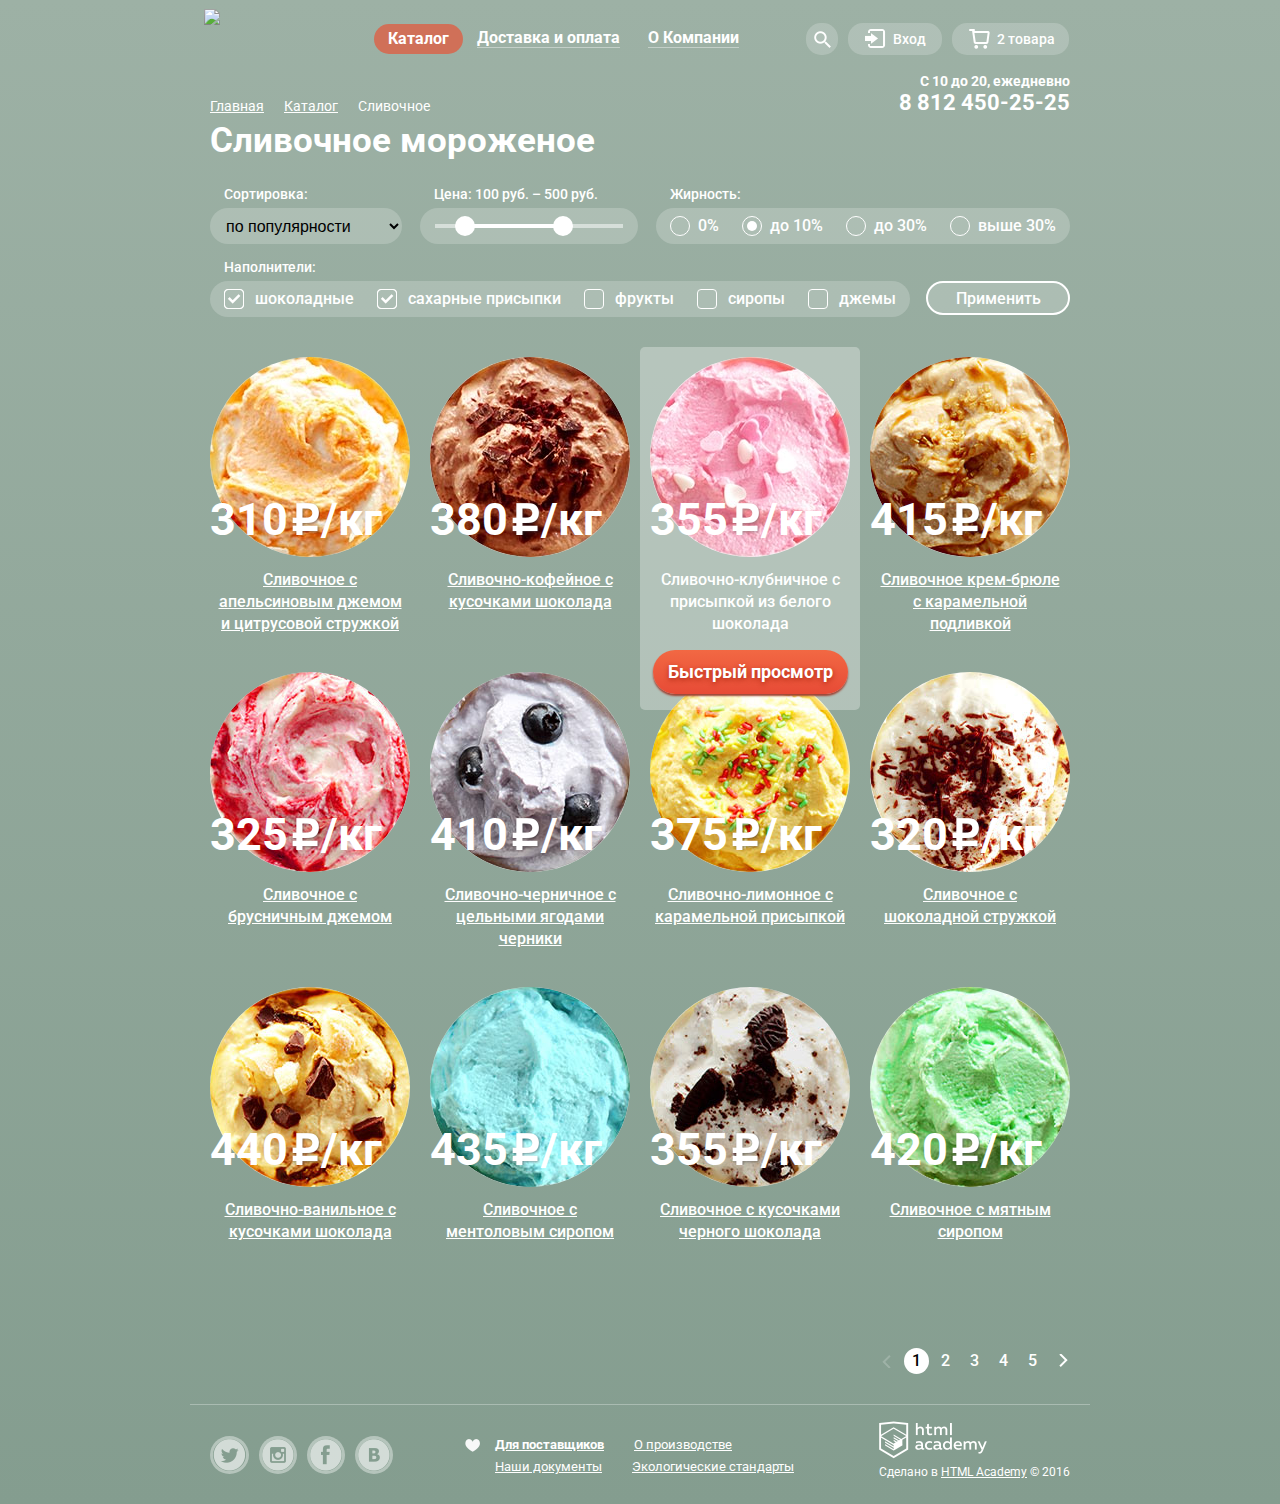
==== commit 93cd5cf9: "Оживить интерактивные элементы в личном проекте" ====
--- a/catalog.html
+++ b/catalog.html
@@ -3,20 +3,20 @@
   <head>
     <meta charset="utf-8">
     <title>HTML Academy: Глейси</title>
-    <link href='https://fonts.googleapis.com/css?family=Roboto:500,400&subset=latin,cyrillic' rel='stylesheet' type='text/css'>
+    <link href="https://fonts.googleapis.com/css?family=Roboto:400,500,700&subset=cyrillic" rel="stylesheet">
     <link href="css/normalize.css" rel="stylesheet">
     <link href="css/style.css" rel="stylesheet">
   </head>
   <body class="catalog-page">
-    <header class="main-header">
-      <div class="container  clearfix">
-        <a class="index-logo" href="index.html">
-          <img src="img\logo.png" width="154" height="64" alt="logo">
+    <div class="container  clearfix">
+      <header class="main-header">
+        <a class="logo" href="index.html">
+          <img src="img/logo.png" width="154" height="64" alt="logo">
         </a>
-        <nav class="main-nav">
-          <ul class="main-nav__list">
-            <li class="main-nav__item  active">
-              <a class="main-nav__link  current" href="#">Каталог</a>
+        <nav class="main-nav  clearfix">
+          <ul class="site-navigation">
+            <li class="site-navigation__item">
+              <a class="site-navigation__link  current-page">Каталог</a>
               <ul class="sub-menu">
                 <li class="sub-menu__item"><a class="sub-menu__link" href="#">Новинки</a></li>
                 <li class="sub-menu__item"><a class="sub-menu__link" href="catalog.html">Сливочное</a></li>
@@ -25,26 +25,24 @@
                 <li class="sub-menu__item"><a class="sub-menu__link" href="#">Мелорин</a></li>
               </ul>
             </li>
-            <li class="main-nav__item">
-              <a class="main-nav__link" href="#">Доставка и оплата<span></span></a>
-            </li>
-            <li class="main-nav__item">
-              <a class="main-nav__link" href="#">О Компании<span></span></a>
+            <li class="site-navigation__item">
+              <a class="site-navigation__link" href="#">Доставка и оплата<span></span></a>
+            </li>
+            <li class="site-navigation__item">
+              <a class="site-navigation__link" href="#">О Компании<span></span></a>
             </li>
           </ul>
-        </nav>
-        <div class="user-block">
-          <ul class="user-block__list">
+          <ul class="user-block">
             <li class="user-block__item">
-              <a class="main-nav__link  search" href="#"></a>
-              <form class="find">
+              <a class="user-block__link  search" href="#"></a>
+              <form class="search-form">
                 <input type="search" placeholder="Что ищем?">
               </form>
             </li>
             <li class="user-block__item">
-              <a class="main-nav__link  login" href="#">Вход</a>
+              <a class="user-block__link  login" href="#">Вход</a>
               <div class="login-block">
-                <form class="login-form" action="https://echo.htmlacademy.ru" method="post">
+                <form action="https://echo.htmlacademy.ru" method="post">
                   <input type="text" name="login" placeholder="Электронная почта">
                   <input type="password"  name="password" placeholder="Пароль">
                   <button class="btn" type="submit">Войти</button>
@@ -56,19 +54,23 @@
               </div>
             </li>
             <li class="user-block__item">
-              <a class="main-nav__link  cart  cart-full" href="#">2 товара</a>
+              <a class="user-block__link  cart  cart--full" href="#">2 товара</a>
               <div class="booking  clearfix">
                 <table class="booking__table">
                   <tbody>
                     <tr>
-                      <td class="booking__cancel"></td>
+                      <td class="booking__cancel">
+                        <button class="modal-block-close" type="button" title="Удалить">Удалить</button>
+                      </td>
                       <td class="booking__picture"></td>
                       <td class="booking__description">Пломбир с апельсиновым джемом</td>
                       <td class="booking__price">1,5 кг х <span>200 руб.</span></td>
                       <td class="booking__total">300руб.</td>
                     </tr>
                     <tr>
-                      <td class="booking__cancel"></td>
+                      <td class="booking__cancel">
+                        <button class="modal-block-close" type="button" title="Удалить">Удалить</button>
+                      </td>
                       <td class="booking__picture"></td>
                       <td class="booking__description">Клубничный пломбир с присыпкой  из белого шоколада</td>
                       <td class="booking__price">1,5 кг х <span>300 руб.</span></td>
@@ -83,9 +85,12 @@
               </div>
             </li>
           </ul>
-        </div>
-      </div>
-    </header>
+        </nav>
+        <div class="timetable">
+          С 10 до 20, ежедневно <span><br>8 812 450-25-25</span>
+        </div>
+      </header>
+    </div>
     <main class="container">
       <section class="catalog-title">
         <ul class="breadcrumbs">
@@ -153,12 +158,12 @@
           </div>
         </fieldset>
         <input class="filter-btn" type="submit" value="Применить">
-      <form>
+      </form>
       <div class="card-layout">
         <article class="card">
           <img class="card__image" src="img/card-1.jpg" width="200" height="200" alt="orange">
           <div class="card__price">310<span></span>/кг</div>
-          <p class="card__description" href="#">Сливочное с апельсиновым джемом и цитрусовой стружкой</p>
+          <p class="card__description">Сливочное с апельсиновым джемом и цитрусовой стружкой</p>
           <div class="btn-inner">
             <a class="btn" href="#">Быстрый просмотр</a>
           </div>
@@ -166,7 +171,7 @@
         <article class="card">
           <img class="card__image" src="img/card-2.jpg" width="200" height="200" alt="chocolate">
           <div class="card__price">380<span></span>/кг</div>
-          <p class="card__description" href="#">Сливочно-кофейное с кусочками шоколада</p>
+          <p class="card__description">Сливочно-кофейное с кусочками шоколада</p>
           <div class="btn-inner">
             <a class="btn" href="#">Быстрый просмотр</a>
           </div>
@@ -174,7 +179,7 @@
         <article class="card  card-active">
           <img class="card__image" src="img/card-3.jpg" width="200" height="200" alt="strawberry">
           <div class="card__price">355<span></span>/кг</div>
-          <p class="card__description" href="#">Сливочно-клубничное с присыпкой из белого шоколада</p>
+          <p class="card__description">Сливочно-клубничное с присыпкой из белого шоколада</p>
           <div class="btn-inner">
             <a class="btn" href="#">Быстрый просмотр</a>
           </div>
@@ -182,7 +187,7 @@
         <article class="card">
           <img class="card__image" src="img/card-4.jpg" width="200" height="200" alt="caramel">
           <p class="card__price">415<span></span>/кг</p>
-          <p class="card__description" href="#">Сливочное крем-брюле с карамельной подливкой</p>
+          <p class="card__description">Сливочное крем-брюле с карамельной подливкой</p>
           <div class="btn-inner">
             <a class="btn" href="#">Быстрый просмотр</a>
           </div>
@@ -190,7 +195,7 @@
         <article class="card">
           <img class="card__image" src="img/card-5.jpg" width="200" height="200" alt="lingonberry">
           <div class="card__price">325<span></span>/кг</div>
-          <p class="card__description" href="#">Сливочное с брусничным джемом</p>
+          <p class="card__description">Сливочное с брусничным джемом</p>
           <div class="btn-inner">
             <a class="btn" href="#">Быстрый просмотр</a>
           </div>
@@ -198,7 +203,7 @@
         <article class="card">
           <img class="card__image" src="img/card-6.jpg" width="200" height="200" alt="blueberry">
           <p class="card__price">410<span></span>/кг</p>
-          <p class="card__description" href="#">Сливочно-черничное с цельными ягодами черники</p>
+          <p class="card__description">Сливочно-черничное с цельными ягодами черники</p>
           <div class="btn-inner">
             <a class="btn" href="#">Быстрый просмотр</a>
           </div>
@@ -206,7 +211,7 @@
         <article class="card">
           <img class="card__image" src="img/card-7.jpg" width="200" height="200" alt="limon">
           <p class="card__price">375<span></span>/кг</p>
-          <p class="card__description" href="#">Сливочно-лимонное с карамельной присыпкой</p>
+          <p class="card__description">Сливочно-лимонное с карамельной присыпкой</p>
           <div class="btn-inner">
             <a class="btn" href="#">Быстрый просмотр</a>
           </div>
@@ -214,7 +219,7 @@
         <article class="card">
           <img class="card__image" src="img/card-8.jpg" width="200" height="200" alt="chocolate">
           <p class="card__price">320<span></span>/кг</p>
-          <p class="card__description" href="#">Сливочное с шоколадной стружкой</p>
+          <p class="card__description">Сливочное с шоколадной стружкой</p>
           <div class="btn-inner">
             <a class="btn" href="#">Быстрый просмотр</a>
           </div>
@@ -222,7 +227,7 @@
         <article class="card">
           <img class="card__image" src="img/card-9.jpg" width="200" height="200" alt="vanilla">
           <p class="card__price">440<span></span>/кг</p>
-          <p class="card__description" href="#">Сливочно-ванильное с кусочками шоколада</p>
+          <p class="card__description">Сливочно-ванильное с кусочками шоколада</p>
           <div class="btn-inner">
             <a class="btn" href="#">Быстрый просмотр</a>
           </div>
@@ -230,7 +235,7 @@
         <article class="card">
           <img class="card__image" src="img/card-10.jpg" width="200" height="200" alt="menthol">
           <p class="card__price">435<span></span>/кг</p>
-          <p class="card__description" href="#">Сливочное с ментоловым сиропом</p>
+          <p class="card__description">Сливочное с ментоловым сиропом</p>
           <div class="btn-inner">
             <a class="btn" href="#">Быстрый просмотр</a>
           </div>
@@ -238,7 +243,7 @@
         <article class="card">
           <img class="card__image" src="img/card-11.jpg" width="200" height="200" alt="black chocolate">
           <p class="card__price">355<span></span>/кг</p>
-          <p class="card__description" href="#">Сливочное с кусочками черного шоколада</p>
+          <p class="card__description">Сливочное с кусочками черного шоколада</p>
           <div class="btn-inner">
             <a class="btn" href="#">Быстрый просмотр</a>
           </div>
@@ -246,18 +251,22 @@
         <article class="card">
           <img class="card__image" src="img/card-12.jpg" width="200" height="200" alt="mint">
           <p class="card__price">420<span></span>/кг</p>
-          <p class="card__description" href="#">Сливочное с мятным сиропом</p>
-          <div class="btn-inner">
-            <a class="btn" href="#">Быстрый просмотр</a>
-          </div>
-        </article>
-          <ul class="btn-pages">
-            <li class="btn-pages__item"><span class="btn-pages__item--active">1</span></li>
+          <p class="card__description">Сливочное с мятным сиропом</p>
+          <div class="btn-inner">
+            <a class="btn" href="#">Быстрый просмотр</a>
+          </div>
+        </article>
+        <div class="btn-pages">
+          <ul class="btn-pages__list">
+            <li class="btn-pages__item"><a class="btn-pages__link  btn-pages__link--active">1</a></li>
             <li class="btn-pages__item"><a class="btn-pages__link" href="#">2</a></li>
             <li class="btn-pages__item"><a class="btn-pages__link" href="#">3</a></li>
             <li class="btn-pages__item"><a class="btn-pages__link" href="#">4</a></li>
             <li class="btn-pages__item"><a class="btn-pages__link" href="#">5</a></li>
           </ul>
+          <button class="btn-pages-prev  btn-pages-disabled" type="button" >Назад</button>
+          <button class="btn-pages-next" type="button">Вперёд</button>
+        </div>
       </div>
     </main>
     <footer class="main-footer">
@@ -269,10 +278,20 @@
           <a class="social-btn  social-btn-vk" href="#">Вконтакте</a>
         </div>
         <div class="footer-providers">
-            <a class="providers" href="#">Для поставщиков</a>
-            <a class="" href="#">О производстве </a>
-            <a class="" href="#">Наши документы</a>
-            <a class="" href="#">Экологические стандарты</a>
+          <ul class="footer-providers__list">
+            <li class="footer-providers__item">
+              <a class="footer-providers__link first-provider" href="#">Для поставщиков</a>
+            </li>
+            <li class="footer-providers__item">
+              <a class="footer-providers__link" href="#">О производстве </a>
+            </li>
+            <li class="footer-providers__item">
+              <a class="footer-providers__link" href="#">Наши документы</a>
+            </li>
+            <li class="footer-providers__item">
+              <a class="footer-providers__link" href="#">Экологические стандарты</a>
+            </li>
+          </ul>
         </div>
         <div class="footer-copyright">
           <a href="#" class="logo-academy">
--- a/css/style.css
+++ b/css/style.css
@@ -1,25 +1,23 @@
 body {
+  min-width: 900px;
+  margin: 0;
+  padding: 0;
   font-family: "Roboto", "Arial", sans-serif;
   font-size: 16px;
   line-height: 22px;
   font-weight: 400;
   color: #fff;
-  margin: 0;
-  padding: 0;
-  min-width: 900px;
   background-color: #849d8f;
 }
 
 .wrapper {
-  /*min-width: 900px;*/
   background-repeat: no-repeat;
   background-position: top center;
+  -webkit-transition: background-image 0.5s ease, background-color 0.5s ease;
   transition: background-image 0.5s ease, background-color 0.5s ease;
-
 }
 
 .container {
-  /*position: relative;*/
   width: 860px;
   padding: 0 20px;
   margin: 0 auto;
@@ -33,78 +31,80 @@
 
 .btn {
   display: inline-block;
+  padding: 10px 15px;
+  margin: 0;
   font-family: "Roboto", "Arial", sans-serif;
-  vertical-align: top;
-  text-align: center;
-  font-weight: 700;
   font-size: 18px;
   line-height: 24px;
-  text-decoration: none;
+  font-weight: 700;
+  text-align: center;
+  vertical-align: top;
+  color: #fff;
+  background-image: -webkit-linear-gradient(#f26843,#e74b36);
   background-image: linear-gradient(#f26843,#e74b36);
-  color: #fff;
-  padding: 10px 15px;
+  box-shadow: 0 2px 2px 0 #9e4334;
+  text-shadow: 0 2px 5px rgba(160, 32, 11, 0.76);
+  border-radius: 100px;
+  cursor: pointer;
   text-decoration: none;
   border: 0;
-  border-radius: 100px;
   outline: none;
-  cursor: pointer;
-  box-shadow: 0 2px 2px 0 #9e4334;
-  text-shadow: 0 2px 5px rgba(160, 32, 11, 0.76);
 }
 
 .btn:hover {
+  background-image: -webkit-linear-gradient(#f58669,#ec6f5e);
   background-image: linear-gradient(#f58669,#ec6f5e);
   box-shadow: 0 2px 2px 0 #ac1000;
-  color: #fff;
 }
 
 .btn:active {
+  background-image: -webkit-linear-gradient(#d74632,#e1613e);
   background-image: linear-gradient(#d74632,#e1613e);
   box-shadow: inset 0 3px 3px 0 #952718;
-  color: #fff;
 }
 
 .main-header {
+  position: relative;
   padding: 0px;
   padding-top: 9px;
   margin: 0px;
-}
-
-.logo,
-.index-logo {
-  float: left;
+  font-size: 0;
+}
+
+.logo {
+  display: inline-block;
   width: 154px;
   height: 64px;
   padding: 0px;
   margin: 0px;
   margin-left: -6px;
   margin-right: 16px;
-}
-
-.index-logo {
-  display: block;
+  vertical-align: top;
 }
 
 .logo img {
   display: block;
   max-width: 100%;
-  height: 100%;
+  height: auto;
 }
 
 .main-nav {
+  display: inline-block;
+  width: 695px;
+  padding: 0;
+  margin: 0;
+  vertical-align: top;
+}
+
+.site-navigation {
   float: left;
-  order: 2;
-  width: auto;
-}
-
-.main-nav__list {
   margin: 0;
   padding: 0;
+  font-size: 0;
   list-style: none;
-  font-size: 0;
-}
-
-.main-nav__item {
+}
+
+.site-navigation__item {
   position: relative;
   display: inline-block;
   font-size: 16px;
@@ -113,83 +113,80 @@
   vertical-align: middle;
 }
 
-.main-nav__link {
-  display: block;
+.site-navigation__link {
+  display: block;
+  padding: 6px 14px;
+  margin: 14px 0px;
+  margin-bottom: 18px;
   color: #fff;
-  padding: 7px 14px;
-  margin: 13px 0px;
-  margin-bottom: 19px;
+  border-radius: 15px;
   cursor: pointer;
-  border-radius: 15px;
   text-decoration: none;
 }
 
-.main-nav span {
-  display: block;
+.site-navigation span {
+  display: block;
+  width: 100%;
   height: 1px;
   background-color: rgba(255,255,255,0.4);
-  width: 100%;
-  /*border-bottom: 1px solid rgba(255,255,255,0.4);*/
-}
-
-.main-nav__link:hover {
+}
+
+.site-navigation__link:hover {
   color: #000;
   background-color: #f8f7f4;
 }
 
-.main-nav__link:active {
+.site-navigation__link:active {
   box-shadow: inset 0 2px 3px 0 #696969;
 }
 
-.main-nav__link:hover span,
-.main-nav__link:active span {
-  border-bottom: none;
-}
-
-.main-nav__item .current {
+.site-navigation__link:hover span,
+.site-navigation__link:active span {
+  display: none;
+}
+
+.site-navigation__item .current-page {
   background-color: #d07058;
-  border-bottom: none;
-  /*cursor: default;*/
-}
-
-.main-nav__item .current:hover {
+  cursor: default;
+}
+
+.site-navigation__item .current-page:hover {
   color: #fff;
   background-color: #d07058;
 }
 
-.main-nav__item .current:active  {
+.site-navigation__item .current-page:active  {
   box-shadow: inset 0 0 0 0;
 }
 
 .sub-menu {
   display: none;
   position: absolute;
-  width: 128px;
   top: 50px;
   left: -7px;
-  /*height: 170px;*/
-  list-style: none;
+  z-index: 300;
+  width: 128px;
   padding: 5px 0px;
   padding-left: 6px;
   padding-right: 9px;
   margin: 0px;
   background-color: #f8f7f4;
-  z-index: 300;
   border-radius: 10px;
-}
-
-.main-nav__item:hover .sub-menu {
+  list-style: none;
+}
+
+.site-navigation__item:hover .sub-menu {
   display: block;
 }
 
 .sub-menu__item {
   display: block;
+  padding: 0px;
+  margin: 0px;
+  margin-bottom: 3px;
   font-size: 14px;
   line-height: 16px;
   font-weight: 400;
-  padding: 0px;
-  margin: 0px;
-  margin-bottom: 3px;
 }
 
 .sub-menu__link {
@@ -203,9 +200,9 @@
 }
 
 .sub-menu__item:nth-of-type(1) .sub-menu__link {
+  padding-bottom: 11px;
   font-weight: 700;
   border-bottom: 1px solid #d1d0ce;
-  padding-bottom: 11px;
 }
 
 .sub-menu__link:hover {
@@ -222,37 +219,43 @@
 
 .user-block {
   float: right;
-}
-
-.user-block__list {
   margin: 0;
   padding: 0;
+  font-size: 0;
   list-style: none;
-  font-size: 0;
 }
 
 .user-block__item {
   position: relative;
   display: inline-block;
+  margin-left: 10px;
   font-size: 14px;
   line-height: 16px;
   font-weight: 500;
   vertical-align: middle;
-  margin-left: 10px;
-}
-
-.user-block__item a {
+}
+
+.user-block__link {
   position: relative;
   display: block;
-  color: #fff;
-  text-decoration: none;
   padding: 8px 0px;
   padding-left: 45px;
   margin: 0;
   margin-top: 14px;
   margin-bottom: 18px;
+  color: #fff;
+  background-color: rgba(255,255,255,0.2);
   border-radius: 15px;
-  background-color: rgba(255,255,255,0.2);
+  text-decoration: none;
+}
+
+.user-block__link:hover {
+  color: #000;
+  background-color: #f8f7f4;
+}
+
+.user-block__link:active {
+  box-shadow: inset 0 2px 3px 0 #696969;
 }
 
 .user-block__item .search {
@@ -261,55 +264,6 @@
   margin-left: 0px;
   padding-left: 0px;
   padding-right: 0px;
-}
-
-.find {
-  display: none;
-  position: absolute;
-  z-index: 200;
-  top: 50px;
-  right: 0px;
-  width: 310px;
-  height: 44px;
-  background-color: #f8f7f4;
-  border-radius: 10px;
-  padding: 20px 15px;
-  margin: 0px;
-}
-
-.user-block__item:hover .find {
-  display: block;
-}
-
-input[type="search"] {
-  width: 100%;
-  padding: 9px 14px;
-  margin: 0px;
-  box-sizing: border-box;
-  font-size: 14px;
-  line-height: 24px;
-  border: 1px solid #d3d3d2;
-  border-radius: 10px;
-  background-color: #fff;
-  color: #323232;
-  outline: none;
-}
-
-.user-block .login {
-  padding-right: 16px;
-}
-
-.user-block .cart {
-  padding-right: 34px;
-}
-
-.user-block__item a:hover {
-  color: #000;
-  background-color: #f8f7f4;
-}
-
-.user-block__item a:active {
-  box-shadow: inset 0 2px 3px 0 #696969;
 }
 
 .search::before {
@@ -328,11 +282,47 @@
   background-position: -236px -113px;
 }
 
+.search-form {
+  display: none;
+  position: absolute;
+  top: 50px;
+  right: 0;
+  z-index: 200;
+  width: 310px;
+  height: 44px;
+  padding: 20px 15px;
+  margin: 0px;
+  background-color: #f8f7f4;
+  border-radius: 10px;
+}
+
+.user-block__item:hover .search-form {
+  display: block;
+}
+
+input[type="search"] {
+  width: 100%;
+  padding: 9px 14px;
+  margin: 0px;
+  font-size: 14px;
+  line-height: 24px;
+  color: #323232;
+  background-color: #fff;
+  border: 1px solid #d3d3d2;
+  border-radius: 10px;
+  box-sizing: border-box;
+  outline: none;
+}
+
+.user-block__item .login {
+  padding-right: 16px;
+}
+
 .login::before {
   content: "";
   position: absolute;
-  top: 8px;
-  left: 15px;
+  top: 6px;
+  left: 17px;
   width: 21px;
   height: 19px;
   background-image: url("../img/sprite.png");
@@ -347,40 +337,49 @@
 .login-block {
   display: none;
   position: absolute;
+  top: 50px;
+  right: 0;
+  z-index: 200;
   width: 241px;
-  top: 50px;
-  right: 0px;
   padding-top: 20px;
   padding-left: 19px;
   padding-right: 17px;
   padding-bottom: 22px;
-  z-index: 200;
   background-color: #f8f7f4;
   border-radius: 10px;
 }
 
 .login-block form {
+  display: -webkit-box;
+  display: -ms-flexbox;
   display: flex;
-  flex-direction: row;
-  flex-wrap: wrap;
-  justify-content: space-between;
-}
-
-.login-block input {
+  -webkit-box-orient: horizontal;
+  -webkit-box-direction: normal;
+      -ms-flex-direction: row;
+          flex-direction: row;
+  -ms-flex-wrap: wrap;
+      flex-wrap: wrap;
+  -webkit-box-pack: justify;
+      -ms-flex-pack: justify;
+          justify-content: space-between;
+}
+
+.login-block input[type="text"],
+.login-block input[type="password"] {
+  width: 100%;
+  padding: 9px 14px;
+  margin: 0px;
+  margin-bottom: 20px;
+  font-family: "Roboto", "Arial", sans-serif;
   font-size: 16px;
   line-height: 24px;
   font-weight: 400;
   color: #323232;
-  font-family: "Roboto", "Arial", sans-serif;
+  background-color: #fff;
   border: 1px solid #d3d3d2;
   border-radius: 5px;
+  box-sizing: border-box;
   outline: none;
-  background-color: #fff;
-  width: 100%;
-  padding: 9px 14px;
-  margin: 0px;
-  margin-bottom: 20px;
-  box-sizing: border-box;
 }
 
 .info-inner {
@@ -389,6 +388,7 @@
 }
 
 .info-inner a {
+  display: block;
   font-size: 13px;
   line-height: 16px;
   color: #323232;
@@ -409,11 +409,19 @@
   display: block;
 }
 
+.user-block__item .cart {
+  padding-right: 33px;
+}
+
+.user-block__item .cart--full {
+  padding-right: 14px;
+}
+
 .cart::before {
   content: "";
   position: absolute;
-  top: 8px;
-  left: 15px;
+  top: 6px;
+  left: 17px;
   width: 21px;
   height: 20px;
   background-image: url("../img/sprite.png");
@@ -425,8 +433,8 @@
   background-position: -12px -12px;
 }
 
-.cart-full::before {
-  background-position: ; //* добавить в справйт корзину с красным фоном*//
+.cart-full {
+
 }
 
 .booking {
@@ -468,28 +476,41 @@
 }
 
 .booking__cancel {
+  width: 25px;
+}
+
+.booking__cancel button {
   position: relative;
-  width: 25px;
-}
-
-.booking__cancel::before,
-.booking__cancel::after {
+  top: 0px;
+  left: 0px;
+  width: 11px;
+  height: 11px;
+  font-size: 0px;
+  background-color: transparent;
+  border: 0px;
+  outline: 0px;
+  cursor: pointer;
+}
+
+.booking__cancel button::before,
+.booking__cancel button::after {
   content: "";
   position: absolute;
-  top: 19px;
-  left: 5px;
-  width: 1px;
+  top: -1px;
+  left: 6px;
+  width: 2px;
   height: 14px;
   background-color: #686867;
-  cursor: pointer;
 }
 
 .booking__cancel::before {
-  transform: rotate(45deg);
+  -webkit-transform: rotate(45deg);
+          transform: rotate(45deg);
 }
 
 .booking__cancel::after  {
-  transform: rotate(-45deg);
+  -webkit-transform: rotate(-45deg);
+          transform: rotate(-45deg);
 }
 
 .booking__picture {
@@ -539,19 +560,18 @@
 }
 
 .slide-btn {
+  padding: 11px 41px;
   font-size: 32px;
   line-height: 44px;
-  padding: 11px 41px;
 }
 
 .slider {
   position: relative;
   padding: 0px;
-  padding-top: 270px; //*под вопросом*//
-  margin: 0px;
-  margin-bottom: 38px;
+  padding-top: 272px;
+  margin: 0px;
+  margin-bottom: 40px;
   text-align: center;
-  /*height: 535px;*/
 }
 
 input[type="radio"] {
@@ -560,7 +580,7 @@
 
 .slider-controls {
   position: absolute;
-  bottom: 25px;
+  bottom: 22px;
   left: 0;
   z-index: 20;
   font-size: 0;
@@ -587,8 +607,8 @@
 .slide-title {
   width: 700px;
   padding: 0px;
-  padding-top: 52px;
-  padding-bottom: 27px;
+  padding-top: 47px;
+  padding-bottom: 29px;
   margin: 0 auto;
   font-size: 60px;
   line-height: 60px;
@@ -636,7 +656,7 @@
 
 .timetable {
   position: absolute;
-  top: 0px;
+  top: 67px;
   right: 0px;
   font-size: 14px;
   line-height: 16px;
@@ -652,32 +672,34 @@
 .advantages {
   margin: 0;
   /*margin-top: 38px;*/
-  margin-bottom: 25px;
+  margin-bottom: 31px;
   padding: 0;
 }
 
 .advantages-left {
   float: left;
-  width: 380px;
+  width: 384px;
   font-size: 0px;
   margin-right: 20px;
-  padding: 20px;
+  padding: 18px;
+  padding-top: 15px;
   padding-bottom: 24px;
   text-align: right;
   background: url("../img/raspberry.jpg") no-repeat;
-  border-radius: 20px;
+  border-radius: 15px;
 }
 
 .advantages-right {
   float: right;
-  width: 380px;
+  width: 384px;
   font-size: 0px;
-  padding: 20px;
+  padding: 18px;
+  padding-top: 15px;
   padding-bottom: 24px;
   margin: 0px;
   text-align: right;
   background: url("../img/choko.jpg") no-repeat;
-  border-radius: 20px;
+  border-radius: 15px;
 }
 
 .advantages__title {
@@ -686,7 +708,7 @@
   font-weight: 700;
   padding: 0px;
   margin: 0px;
-  margin-bottom: 12px;
+  margin-bottom: 15px;
   text-align: left;
 }
 
@@ -696,17 +718,28 @@
   font-weight: 700;
   padding: 0px;
   margin: 0px;
-  margin-bottom: 22px;
+  margin-bottom: 24px;
   text-align: left;
 }
 
+.advantages .btn {
+  float: right;
+  padding: 10px 25px;
+}
+
 .bestseller {
+  display: -webkit-box;
+  display: -ms-flexbox;
   display: flex;
-  flex-direction: row;
-  padding: 0px;
-  justify-content: space-between;
-  /*text-align: top;*/
-  margin-bottom: 30px;
+  -webkit-box-orient: horizontal;
+  -webkit-box-direction: normal;
+      -ms-flex-direction: row;
+          flex-direction: row;
+  padding: 0px;
+  -webkit-box-pack: justify;
+      -ms-flex-pack: justify;
+          justify-content: space-between;
+  margin-bottom: 27px;
 }
 
 .card {
@@ -714,7 +747,6 @@
   width: 200px;
   margin: 0px;
   padding: 10px 0;
-  /*padding-bottom: 13px;*/
   text-align: left;
 }
 
@@ -722,7 +754,7 @@
   content: "";
   position: absolute;
   top: 9px;
-  left: 10px;
+  left: 0;
   width: 60px;
   height: 60px;
   background: url("../img/hit.jpg") no-repeat;
@@ -732,7 +764,7 @@
 .card__image {
   display: block;
   max-width: 100%;
-  height: 100%;
+  height: auto;
   border-radius: 50%;
   padding: 0px;
   margin: 0px;
@@ -754,8 +786,8 @@
   height: 36px;
   background-image: url("../img/sprite.png");
   background-repeat: no-repeat;
-  background-position: -218px -9px;
-  margin: 0px 3px;
+  background-position: -216px -9px;
+  margin: 0px 1px;
 }
 
 .card__description {
@@ -781,9 +813,9 @@
   min-height: 60px;
   background-color: rgba(255,255,255,0.3);
   padding: 0px;
-  padding-top: 305px;
-  margin: 0px;
-  border-radius: 10px;
+  padding-top: 303px;
+  margin: 0px;
+  border-radius: 5px;
   text-align: center;
   z-index: 200;
 }
@@ -797,10 +829,10 @@
 }
 
 .features {
-  padding: 25px 20px;
+  padding: 26px 18px;
   color: #323232;
   background: #f0e4ce url("../img/pattern.jpg");
-  border-radius: 20px;
+  border-radius: 15px;
   /*margin-top: 27px;*/
   margin-bottom: 40px;
 }
@@ -819,8 +851,12 @@
   margin: 0;
   text-align: left;
   width: 820px;
-  columns: 2;
-  column-width: 345px;
+  -webkit-columns: 2;
+     -moz-columns: 2;
+          columns: 2;
+  -webkit-column-width: 345px;
+     -moz-column-width: 345px;
+          column-width: 345px;
 }
 
 .features__item {
@@ -832,9 +868,9 @@
   line-height: 22px;
   font-weight: 400;
   padding: 0px;
-  padding-left: 56px;
-  margin: 0px;
-  margin-top: 20px;
+  padding-left: 59px;
+  margin: 0px;
+  margin-top: 21px;
   vertical-align: top;
   /*margin-right: 20px;*/
 }
@@ -843,7 +879,7 @@
   content: "";
   position: absolute;
   top: -12px;
-  left: 0;
+  left: 2px;
   width: 49px;
   height: 49px;
   background-color: transparent;
@@ -869,55 +905,66 @@
 
 .news {
   padding: 0px;
-  margin: 0px;
-  margin-bottom: 10px;
+  padding-bottom: 10px;
+  margin: 0px;
 }
 
 .news__left {
   float: left;
   min-height: 180px;
   width: 370px;
-  padding: 20px 25px;
+  padding: 20px;
+  padding-right: 28px;
   margin: 0px;
   margin-right: 20px;
   border-radius: 15px;
   background-image: url("../img/bg-strawberry.jpg");
 }
 
+.news__left p {
+  padding: 0px;
+  margin: 0px;
+  margin-bottom: 5px;
+  font-size: 16px;
+  line-height: 22px;
+  font-weight: 500;
+  color: #5a5a5a;
+}
+
 .news__right {
   float: left;
   min-height: 180px;
-  padding: 6px;
+  padding: 5px;
   margin: 0px;
   border-radius: 15px;
   background: url("../img/post.jpg") 50% 50%;
 }
 
 .news__right .news__content {
+  width: 370px;
   min-height: 150px;
+  padding: 27px 21px;
+  padding-bottom: 32px;
+  background-color: #fff;
+  border-radius: 15px;
+}
+
+.mailing-form {
   width: 370px;
-  border-radius: 15px;
-  background-color: #fff;
-  padding: 27px 19px;
-  padding-bottom: 31px;
-}
-
-.news p {
-  padding: 0px;
-  margin: 0px;
-  margin-bottom: 15px;
+}
+
+.mailing-form input[type="submit"] {
+  padding: 10px 17px;
+}
+
+.news .mailing {
+  padding: 0;
+  margin: 0;
+  margin-bottom: 14px;
   font-size: 16px;
   line-height: 22px;
-  font-weight: 700;
+  font-weight: 400;
   color: #5a5a5a;
-}
-
-.mailing-form {
-  width: 370px;
-}
-
-.news .mailing {
-  font-weight: 500;
 }
 
 .last-added {
@@ -950,11 +997,12 @@
 }
 
 .catalog-page {
+  background-image: -webkit-linear-gradient(#9db1a5,#849d8f);
   background-image: linear-gradient(#9db1a5,#849d8f);
 }
 
 .catalog-title {
-  padding: 26px 0px;
+  padding: 25px 0px;
   margin: 0px;
 }
 
@@ -1010,10 +1058,18 @@
 
 .form-filter {
   width: 860px;
+  display: -webkit-box;
+  display: -ms-flexbox;
   display: flex;
-  flex-direction: row;
-  justify-content: space-between;
-  flex-wrap: wrap;
+  -webkit-box-orient: horizontal;
+  -webkit-box-direction: normal;
+      -ms-flex-direction: row;
+          flex-direction: row;
+  -webkit-box-pack: justify;
+      -ms-flex-pack: justify;
+          justify-content: space-between;
+  -ms-flex-wrap: wrap;
+      flex-wrap: wrap;
   padding: 0px;
   margin: 0px;
   font-size: 14px;
@@ -1027,8 +1083,8 @@
   outline: none;
   padding: 0px;
   margin: 0px;
-  margin-left: 15px;
-  margin-bottom: 7px;
+  margin-left: 14px;
+  margin-bottom: 6px;
 }
 
 fieldset {
@@ -1045,7 +1101,7 @@
   line-height: 18px;
   background: rgba(255,255,255,0.2);
   border-radius: 20px;
-  padding: 9px 15px;
+  padding: 0 12px;
   margin: 0px;
   border: none;
   outline: none;
@@ -1128,10 +1184,14 @@
   font-weight: 500;
   color: #fff;
   padding: 0px;
-  padding-left: 30px;
+  padding-left: 28px;
   margin: 0px;
   margin-right: 20px;
   cursor: pointer;
+}
+
+input[type="checkbox"] + label {
+  padding-left: 31px;
 }
 
 input[type="radio"] + label:last-child,
@@ -1206,10 +1266,10 @@
   line-height: 18px;
   color: #fff;
   width: 144px;
-  height: 36px;
-  padding: 9px 16px;
-  margin: 0px;
-  margin-top: 23px;
+  height: 34px;
+  padding: 7px 16px;
+  margin: 0px;
+  margin-top: 22px;
   margin-bottom: 15px;
   text-decoration: none;
   border: 2px solid #fff;
@@ -1225,16 +1285,24 @@
   border: none;
 }
 
-.btn:active {
+.filter-btn:active {
   color: #000;
   box-shadow: inset 0 2px 3px 0 #696969;
 }
 
 .card-layout {
+  display: -webkit-box;
+  display: -ms-flexbox;
   display: flex;
-  flex-direction: row;
-  justify-content: space-between;
-  flex-wrap: wrap;
+  -webkit-box-orient: horizontal;
+  -webkit-box-direction: normal;
+      -ms-flex-direction: row;
+          flex-direction: row;
+  -webkit-box-pack: justify;
+      -ms-flex-pack: justify;
+          justify-content: space-between;
+  -ms-flex-wrap: wrap;
+      flex-wrap: wrap;
   margin-top: 15px;
 }
 
@@ -1244,7 +1312,7 @@
 
 .card-active .btn-inner {
   display: block;
-  text-decpration: none;
+  text-decoration: none;
 }
 
 .card-active .card__description {
@@ -1253,13 +1321,18 @@
 
 .btn-pages {
   position: relative;
-  list-style: none;
+  padding: 0;
+  margin: 0;
+  margin-top: 78px;
+  margin-left: auto;
+}
+
+.btn-pages__list {
+  padding: 0 22px;
+  margin: 0px;
   font-size: 0px;
   min-width: 146px;
-  padding: 0 22px;
-  margin: 0px;
-  margin-top: 72px;
-  margin-left: auto;
+  list-style: none;
 }
 
 .btn-pages__item {
@@ -1290,58 +1363,65 @@
   color: #000;
 }
 
-.btn-pages__item--active {
-  display: block;
-  padding: 4px 8px;
-  margin: 0px 2px;
+.btn-pages__link--active {
   background-color: #fff;
   color: #000;
-  border-radius: 50%;
-}
-
-.btn-pages::before,
-.btn-pages::after {
-  content: "";
-  position: absolute;
-  top: 5px;
+  cursor: default;
+}
+
+.btn-pages__link--active:hover,
+.btn-pages__link--active:active {
+  background-color: #fff;
+  color: #000;
+}
+
+.btn-pages-prev,
+.btn-pages-next {
+  position: absolute;
+  bottom: 6px;
   width: 9px;
   height: 14px;
+  font-size: 0;
+  background-color: transparent;
   background-image: url("../img/sprite.png");
   background-repeat: no-repeat;
   background-position: -30px -230px;
-}
-
-.btn-pages::before {
+  outline: none;
+  border: none;
+  cursor: pointer;
+}
+
+.btn-pages-disabled {
   left: 0px;
   opacity: 0.2;
-  transform: rotate(180deg);
-}
-
-.btn-pages::after {
-  top: 6px;
+  -webkit-transform: rotate(180deg);
+          transform: rotate(180deg);
+}
+
+.btn-pages-next {
   right: 0px;
-  cursor: pointer;
 }
 
 .main-footer {
+  position: relative;
   padding: 0px;
   margin: 0px;
   margin-top: 30px;
 }
 
 .map {
-  position: relative;
-  width: 900px;
+  /*position: relative;
+  width: 900px;*/
   height: 430px;
-  padding: 0;
-  margin: 0px auto;
-  background: url("../img/map.jpg") no-repeat;
+  padding: 0px;
+  margin: 0px;
+  background: url("../img/map.jpg") center 0 no-repeat;
 }
 
 .contact {
   position: absolute;
   top: 60px;
-  right: 20px;
+  right: 50%;
   background-color: #fff;
   border-radius: 15px;
   font-size: 14px;
@@ -1350,6 +1430,8 @@
   color: #323232;
   padding: 30px 25px;
   margin: 0px;
+  margin-right: -430px;
+  z-index: 200;
 }
 
 .contact p {
@@ -1367,7 +1449,7 @@
 .contact__adress {
   padding: 0px;
   margin: 0px;
-  margin-bottom: 20px;
+  margin-bottom: 18px;
 }
 
 .contact__phone {
@@ -1375,14 +1457,19 @@
   margin: 0px;
 }
 
+.contact__phone span {
+  display: block;
+  margin: 3px 0;
+}
+
 .contact .btn {
-  padding-right: 24px;
-  padding-left: 30px;
-  margin-top: 27px;
+  padding-right: 25px;
+  padding-left: 32px;
+  margin-top: 25px;
 }
 
 .main-footer .container {
-  padding: 20px 20px;
+  padding: 16px 20px;
   border-top: 1px solid rgba(255,255,255,0.3);
 }
 
@@ -1423,7 +1510,7 @@
 
 .social-btn:active {
   border: 3px solid rgba(255,255,255,0.7);
-  box-shadow: inset  0 3px 3px 0 #9b9b9b; //*НЕ РАБОТАЕТ*//
+  box-shadow: inset  0 3px 3px 0 #9b9b9b;
 }
 
 .social-btn-tw {
@@ -1445,65 +1532,47 @@
 
 .footer-providers {
   float: left;
-  display: flex;
-  flex-direction: row;
-  flex-wrap: wrap;
-  width: 350px;
+  width: 330px;
   padding: 15px 0px;
   padding-bottom: 8px;
-  /*padding-right: 40px;*/
-  margin: 0px;
-  /*margin-right: 20px;*/
-}
-
-.footer-providers a:hover {
-  color: #ffbc9e;
-}
-
-/*.left-field,
-.right-field {
+  margin: 0px;
+}
+
+.footer-providers__list {
+  padding: 0px;
+  margin: 0;
+  font-size: 0;
+  list-style: none;
+}
+
+.footer-providers__item {
   display: inline-block;
-  padding: 0px;
-  padding-top: 16px;
-  padding-left: 22px;
-  padding-bottom: 8px;
-  margin: 0px;
-  vertical-align: middle;
-}
-
-.left-field {
-  width: 120px;
-}
-
-.right-field {
-  min-width: 180px;
-}
-
-.left-field a,
-.right-field a {
-  display: block;
-  font-size: 13px;
-  line-height: 18px;
-  font-weight: 500;
-  color: #fff;
-}*/
-
-.footer-providers a {
-  display: block;
   font-size: 13px;
   line-height: 18px;
   font-weight: 400;
+  vertical-align: top;
+}
+
+.footer-providers__link {
+  position: relative;
+  display: block;
+  min-width: 100px;
+  padding: 0px;
+  padding-left: 30px;
+  margin: 0;
   color: #fff;
-  padding: 0px;
-  padding-left: 22px;
-}
-
-.footer-providers .providers {
-  position: relative;
+}
+
+
+.footer-providers__link:hover {
+  color: #ffbc9e;
+}
+
+.first-provider {
   font-weight: 700;
 }
 
-.providers::before {
+.first-provider::before {
   position: absolute;
   content: "";
   display: block;
@@ -1551,7 +1620,7 @@
 .logo-academy img {
   display: block;
   max-width: 100%;
-  height: 100%;
+  height: auto;
   padding: 0px;
   margin: 0px;
 }
@@ -1580,7 +1649,8 @@
 
 .modal-block-show {
   display: block;
-  animation: bounce 0.6s;
+  -webkit-animation: bounce 0.6s;
+          animation: bounce 0.6s;
 }
 
 .modal-block-close {
@@ -1608,11 +1678,13 @@
 }
 
 .modal-block-close::before {
-  transform: rotate(45deg);
+  -webkit-transform: rotate(45deg);
+          transform: rotate(45deg);
 }
 
 .modal-block-close::after {
-  transform: rotate(-45deg);
+  -webkit-transform: rotate(-45deg);
+          transform: rotate(-45deg);
 }
 
 .modal-block-title {
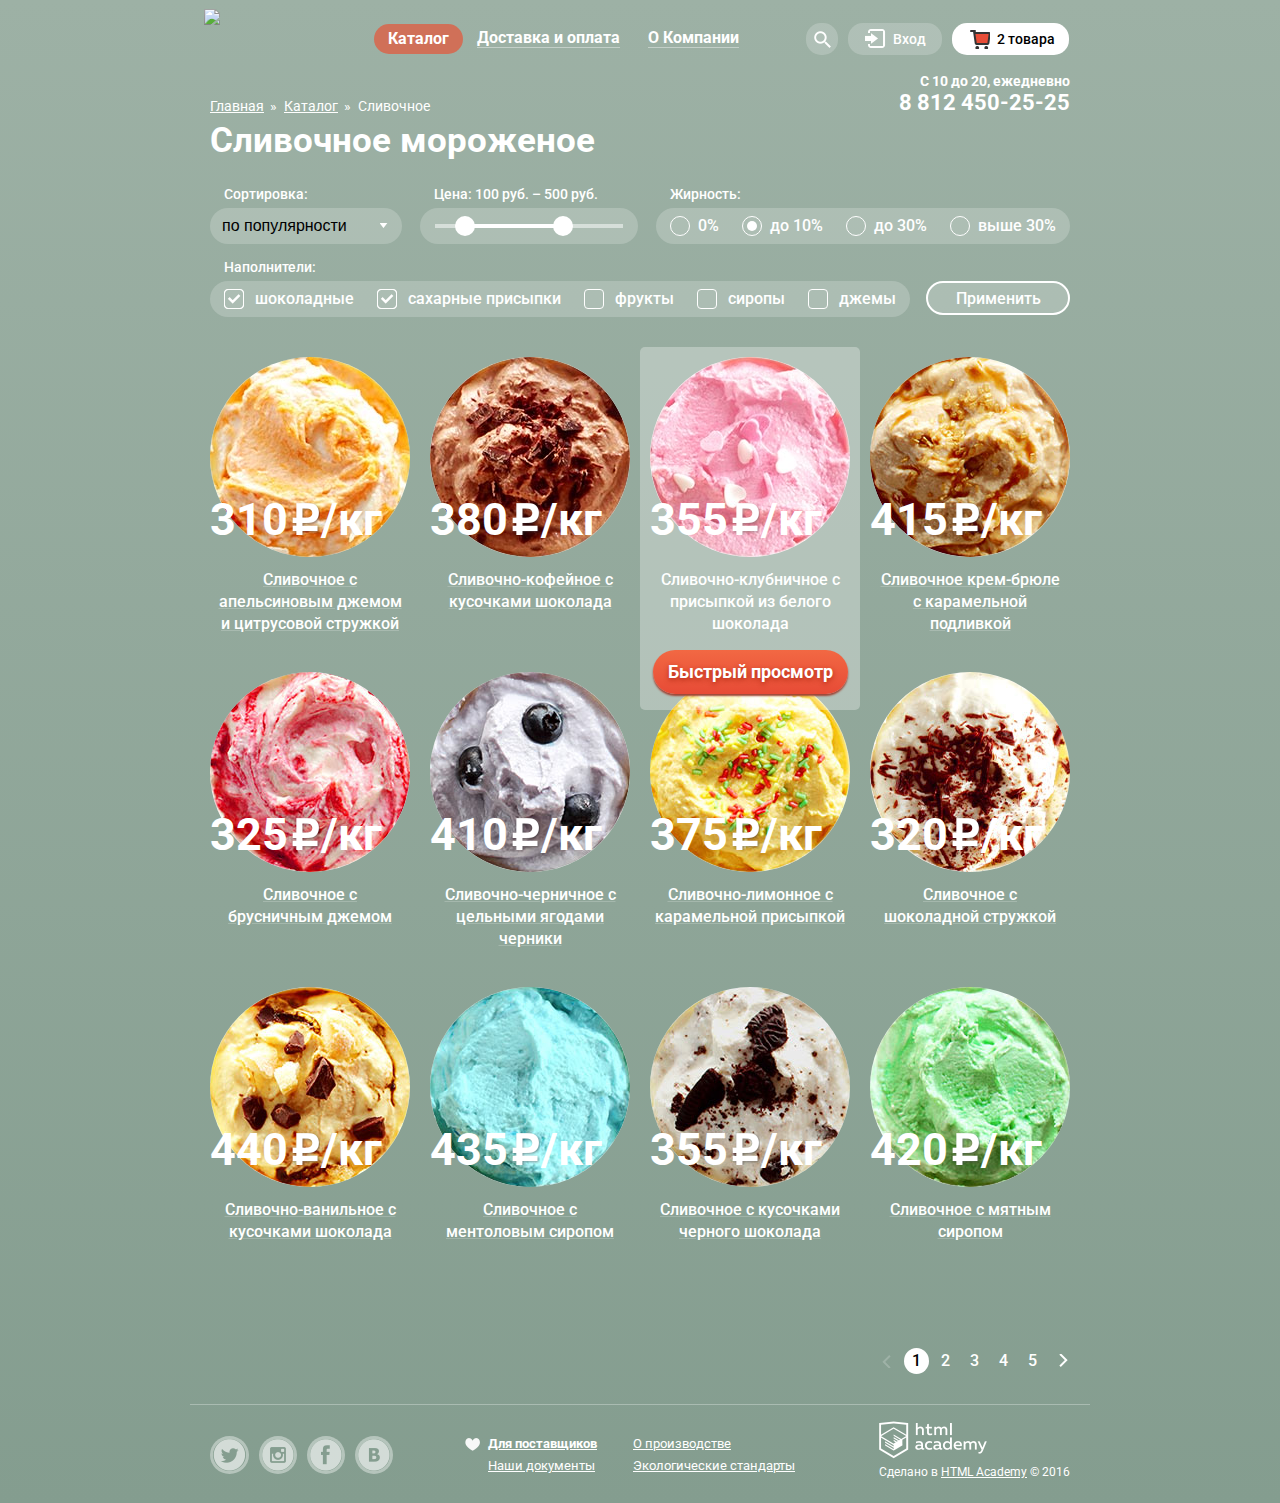
==== commit f29bfa2f: "Внесла правки после первой проверки" ====
--- a/catalog.html
+++ b/catalog.html
@@ -5,7 +5,7 @@
     <title>HTML Academy: Глейси</title>
     <link href="https://fonts.googleapis.com/css?family=Roboto:400,500,700&subset=cyrillic" rel="stylesheet">
     <link href="css/normalize.css" rel="stylesheet">
-    <link href="css/style.css" rel="stylesheet">
+    <link href="css/style.min.css" rel="stylesheet">
   </head>
   <body class="catalog-page">
     <div class="container  clearfix">
@@ -16,10 +16,10 @@
         <nav class="main-nav  clearfix">
           <ul class="site-navigation">
             <li class="site-navigation__item">
-              <a class="site-navigation__link  current-page">Каталог</a>
+              <a class="site-navigation__link  site-navigation__link--current">Каталог</a>
               <ul class="sub-menu">
                 <li class="sub-menu__item"><a class="sub-menu__link" href="#">Новинки</a></li>
-                <li class="sub-menu__item"><a class="sub-menu__link" href="catalog.html">Сливочное</a></li>
+                <li class="sub-menu__item"><a class="sub-menu__link  sub-menu__link--current" href="catalog.html">Сливочное</a></li>
                 <li class="sub-menu__item"><a class="sub-menu__link" href="#">Щербеты</a></li>
                 <li class="sub-menu__item"><a class="sub-menu__link" href="#">Фруктовый лед</a></li>
                 <li class="sub-menu__item"><a class="sub-menu__link" href="#">Мелорин</a></li>
@@ -35,7 +35,7 @@
           <ul class="user-block">
             <li class="user-block__item">
               <a class="user-block__link  search" href="#"></a>
-              <form class="search-form">
+              <form class="search-form" action="https://echo.htmlacademy.ru" method="post">
                 <input type="search" placeholder="Что ищем?">
               </form>
             </li>
@@ -94,14 +94,14 @@
     <main class="container">
       <section class="catalog-title">
         <ul class="breadcrumbs">
-          <li class="breadcrumbs-item">
-            <a href="index.html">Главная</a>
+          <li class="breadcrumbs__item">
+            <a class="breadcrumbs__link" href="index.html">Главная</a>
           </li>
-          <li class="breadcrumbs-item">
-            <a href="catalog.html">Каталог</a>
+          <li class="breadcrumbs__item">
+            <a class="breadcrumbs__link" href="catalog.html">Каталог</a>
           </li>
-          <li class="breadcrumbs-item breadcrumbs-current">
-             <a href="#">Сливочное</a>
+          <li class="breadcrumbs__item">
+             <a class="breadcrumbs__link   breadcrumbs__current-link" href="#">Сливочное</a>
           </li>
         </ul>
         <h1>Сливочное мороженое</h1>
@@ -109,15 +109,17 @@
       <form class="form-filter" action="https://echo.htmlacademy.ru" method="post">
         <fieldset>
           <legend class="form-title">Сортировка:</legend>
-          <select class="sorting" name="sort">
-            <option class="sorting-item" value="popularity">по популярности</option>
-            <option class="sorting-item" value="popularity">сначала недорогие
-            </option>
-            <option class="sorting-item" value="popularity">сначала дорогие
-            </option>
-            <option class="sorting-item" value="popularity">по жирности
-            </option>
-          </select>
+          <div class="sorting-inner">
+            <select class="sorting" name="sort">
+              <option class="sorting__item" value="popularity">по популярности</option>
+              <option class="sorting__item" value="popularity">сначала недорогие
+              </option>
+              <option class="sorting__item" value="popularity">сначала дорогие
+              </option>
+              <option class="sorting__item" value="popularity">по жирности
+              </option>
+            </select>
+          </div>
         </fieldset>
         <fieldset>
         <legend class="form-title">Цена: 100 руб. – 500 руб.</legend>
@@ -164,7 +166,7 @@
           <img class="card__image" src="img/card-1.jpg" width="200" height="200" alt="orange">
           <div class="card__price">310<span></span>/кг</div>
           <p class="card__description">Сливочное с апельсиновым джемом и цитрусовой стружкой</p>
-          <div class="btn-inner">
+          <div class="card__btn">
             <a class="btn" href="#">Быстрый просмотр</a>
           </div>
         </article>
@@ -172,7 +174,7 @@
           <img class="card__image" src="img/card-2.jpg" width="200" height="200" alt="chocolate">
           <div class="card__price">380<span></span>/кг</div>
           <p class="card__description">Сливочно-кофейное с кусочками шоколада</p>
-          <div class="btn-inner">
+          <div class="card__btn">
             <a class="btn" href="#">Быстрый просмотр</a>
           </div>
         </article>
@@ -180,7 +182,7 @@
           <img class="card__image" src="img/card-3.jpg" width="200" height="200" alt="strawberry">
           <div class="card__price">355<span></span>/кг</div>
           <p class="card__description">Сливочно-клубничное с присыпкой из белого шоколада</p>
-          <div class="btn-inner">
+          <div class="card__btn">
             <a class="btn" href="#">Быстрый просмотр</a>
           </div>
         </article>
@@ -188,7 +190,7 @@
           <img class="card__image" src="img/card-4.jpg" width="200" height="200" alt="caramel">
           <p class="card__price">415<span></span>/кг</p>
           <p class="card__description">Сливочное крем-брюле с карамельной подливкой</p>
-          <div class="btn-inner">
+          <div class="card__btn">
             <a class="btn" href="#">Быстрый просмотр</a>
           </div>
         </article>
@@ -196,7 +198,7 @@
           <img class="card__image" src="img/card-5.jpg" width="200" height="200" alt="lingonberry">
           <div class="card__price">325<span></span>/кг</div>
           <p class="card__description">Сливочное с брусничным джемом</p>
-          <div class="btn-inner">
+          <div class="card__btn">
             <a class="btn" href="#">Быстрый просмотр</a>
           </div>
         </article>
@@ -204,7 +206,7 @@
           <img class="card__image" src="img/card-6.jpg" width="200" height="200" alt="blueberry">
           <p class="card__price">410<span></span>/кг</p>
           <p class="card__description">Сливочно-черничное с цельными ягодами черники</p>
-          <div class="btn-inner">
+          <div class="card__btn">
             <a class="btn" href="#">Быстрый просмотр</a>
           </div>
         </article>
@@ -212,7 +214,7 @@
           <img class="card__image" src="img/card-7.jpg" width="200" height="200" alt="limon">
           <p class="card__price">375<span></span>/кг</p>
           <p class="card__description">Сливочно-лимонное с карамельной присыпкой</p>
-          <div class="btn-inner">
+          <div class="card__btn">
             <a class="btn" href="#">Быстрый просмотр</a>
           </div>
         </article>
@@ -220,7 +222,7 @@
           <img class="card__image" src="img/card-8.jpg" width="200" height="200" alt="chocolate">
           <p class="card__price">320<span></span>/кг</p>
           <p class="card__description">Сливочное с шоколадной стружкой</p>
-          <div class="btn-inner">
+          <div class="card__btn">
             <a class="btn" href="#">Быстрый просмотр</a>
           </div>
         </article>
@@ -228,7 +230,7 @@
           <img class="card__image" src="img/card-9.jpg" width="200" height="200" alt="vanilla">
           <p class="card__price">440<span></span>/кг</p>
           <p class="card__description">Сливочно-ванильное с кусочками шоколада</p>
-          <div class="btn-inner">
+          <div class="card__btn">
             <a class="btn" href="#">Быстрый просмотр</a>
           </div>
         </article>
@@ -236,7 +238,7 @@
           <img class="card__image" src="img/card-10.jpg" width="200" height="200" alt="menthol">
           <p class="card__price">435<span></span>/кг</p>
           <p class="card__description">Сливочное с ментоловым сиропом</p>
-          <div class="btn-inner">
+          <div class="card__btn">
             <a class="btn" href="#">Быстрый просмотр</a>
           </div>
         </article>
@@ -244,7 +246,7 @@
           <img class="card__image" src="img/card-11.jpg" width="200" height="200" alt="black chocolate">
           <p class="card__price">355<span></span>/кг</p>
           <p class="card__description">Сливочное с кусочками черного шоколада</p>
-          <div class="btn-inner">
+          <div class="card__btn">
             <a class="btn" href="#">Быстрый просмотр</a>
           </div>
         </article>
@@ -252,7 +254,7 @@
           <img class="card__image" src="img/card-12.jpg" width="200" height="200" alt="mint">
           <p class="card__price">420<span></span>/кг</p>
           <p class="card__description">Сливочное с мятным сиропом</p>
-          <div class="btn-inner">
+          <div class="card__btn">
             <a class="btn" href="#">Быстрый просмотр</a>
           </div>
         </article>
@@ -294,10 +296,10 @@
           </ul>
         </div>
         <div class="footer-copyright">
-          <a href="#" class="logo-academy">
-            <img src="img/logo-htmlacademy.png" width="108" height="38" alt="logo-footer">
+          <a class="footer-copyright__logo" href="#" >
+            <img class="footer-copyright__img" src="img/logo-htmlacademy.png" width="108" height="38" alt="logo-footer">
           </a>
-          <p>Сделано в <a class="link-academy" href="#">HTML Academy</a> © 2016</p>
+          <p>Сделано в <a class="footer-copyright__link" href="#">HTML Academy</a> © 2016</p>
         </div>
       </div>
     </footer>
--- a/css/style.min.css
+++ b/css/style.min.css
@@ -0,0 +1 @@
+body{min-width:900px;margin:0;padding:0;font-family:"Roboto","Arial",sans-serif;font-size:16px;line-height:22px;font-weight:400;color:#fff;background-color:#849d8f}.wrapper{background-repeat:no-repeat;background-position:top center;-webkit-transition:background-image .5s ease,background-color .5s ease;transition:background-image .5s ease,background-color .5s ease}.container{width:860px;padding:0 20px;margin:0 auto}.clearfix::after{content:"";display:table;clear:both}.btn{display:inline-block;padding:10px 15px;margin:0;font-family:"Roboto","Arial",sans-serif;font-size:18px;line-height:24px;font-weight:700;text-align:center;vertical-align:top;color:#fff;background-image:-webkit-linear-gradient(#f26843,#e74b36);background-image:linear-gradient(#f26843,#e74b36);box-shadow:0 2px 2px 0 #9e4334;text-shadow:0 2px 5px rgba(160,32,11,.76);border-radius:100px;cursor:pointer;text-decoration:none;border:0;outline:none}.btn:hover{background-image:-webkit-linear-gradient(#f58669,#ec6f5e);background-image:linear-gradient(#f58669,#ec6f5e);box-shadow:0 2px 2px 0 #ac1000}.btn:active{background-image:-webkit-linear-gradient(#d74632,#e1613e);background-image:linear-gradient(#d74632,#e1613e);box-shadow:inset 0 3px 3px 0 #952718}.main-header{position:relative;padding:9px 0 0;margin:0;font-size:0}.logo,.main-nav{display:inline-block;padding:0;vertical-align:top}.logo{height:64px;width:154px;margin:0 16px 0 -6px}.logo img{max-width:100%;height:auto}.main-nav{width:695px;margin:0}.site-navigation{float:left;margin:0;padding:0;font-size:0;list-style:none}.site-navigation__item{position:relative;display:inline-block;font-size:16px;line-height:18px;font-weight:700;vertical-align:middle}.site-navigation__link{display:block;padding:6px 14px;margin:14px 0 18px;color:#fff;border-radius:15px;cursor:pointer;text-decoration:none}.site-navigation span{display:block;width:100%;height:1px;background-color:rgba(255,255,255,.4)}.site-navigation__link:hover{color:#000;background-color:#f8f7f4}.site-navigation__link:active{box-shadow:inset 0 2px 3px 0 #696969}.site-navigation__link:active span,.site-navigation__link:hover span{display:none}.site-navigation__link--current{background-color:#d07058;cursor:default}.site-navigation__link--current:hover{color:#fff;background-color:#d07058}.site-navigation__link--current:active{box-shadow:inset 0 0 0 0}.sub-menu{display:none;position:absolute;top:50px;left:-7px;z-index:300;width:143px;padding:9px 0 5px;margin:0;background-color:#f8f7f4;border-radius:10px;list-style:none}.logo img,.site-navigation__item:hover .sub-menu{display:block}.sub-menu__item{display:block;padding:0;margin:0 0 3px;font-size:14px;line-height:16px;font-weight:400}.sub-menu__link{display:block;padding:6px 20px;margin:0;color:#000;text-decoration:none;cursor:pointer}.sub-menu__item:nth-of-type(1) .sub-menu__link{font-weight:700;border-bottom:1px solid #d1d0ce}.sub-menu__link:hover{background-color:#fbded7}.sub-menu__link:active{background-color:#f6b5a5}.sub-menu__link--current{cursor:default}.sub-menu__link--current,.sub-menu__link--current:active,.sub-menu__link--current:hover{color:#fff;background-color:#d07058}.user-block{float:right;margin:0;padding:0;font-size:0;list-style:none}.user-block__item{position:relative;display:inline-block;margin-left:10px;font-size:14px;line-height:16px;font-weight:500;vertical-align:middle}.user-block__link{position:relative;display:block;padding:8px 0 8px 45px;margin:14px 0 18px;color:#fff;background-color:rgba(255,255,255,.2);border-radius:15px;text-decoration:none}.user-block__link:hover{color:#000;background-color:#f8f7f4}.user-block__link:active{box-shadow:inset 0 2px 3px 0 #696969}.user-block__item .search{min-height:16px;width:32px;margin-left:0;padding-left:0;padding-right:0}.cart::before,.login::before,.search::before{content:"";position:absolute;background-repeat:no-repeat}.search::before{height:17px;background-image:url(../img/sprite.png);background-position:-236px -72px;top:8px;left:8px;width:17px}.search:hover::before{background-position:-236px -113px}.login-block,.search-form{display:none;position:absolute;top:50px;right:0;z-index:200;background-color:#f8f7f4;border-radius:10px}.search-form{height:44px;margin:0;width:310px;padding:20px 15px}.user-block__item:hover .booking,.user-block__item:hover .login-block,.user-block__item:hover .search-form{display:block}.login-block input[type=password],.login-block input[type=text],input[type=search]{width:100%;padding:9px 14px;margin:0;font-size:14px;line-height:24px;color:#323232;background-color:#fff;border:1px solid #d3d3d2;border-radius:10px;box-sizing:border-box;outline:none}.user-block__item .login{padding-right:16px}.cart::before,.login::before{top:6px;left:17px;width:21px}.login::before{background-image:url(../img/sprite.png);height:19px;background-position:-180px -141px}.login:hover::before{background-position:-85px -184px}.login-block{width:241px;padding:20px 17px 22px 19px}.login-block form{display:-webkit-box;display:-ms-flexbox;display:flex;-webkit-box-orient:horizontal;-webkit-box-direction:normal;-ms-flex-direction:row;flex-direction:row;-ms-flex-wrap:wrap;flex-wrap:wrap;-webkit-box-pack:justify;-ms-flex-pack:justify;justify-content:space-between}.login-block input[type=password],.login-block input[type=text]{margin:0 0 20px;font-family:"Roboto","Arial",sans-serif;font-size:16px;font-weight:400;border-radius:5px}.info-inner{padding:0;margin:0}.booking,.info-inner a{margin:0;font-size:13px;line-height:16px}.info-inner a{text-decoration:underline;display:block;padding:3px 0;color:#323232}.info-inner a:hover{color:#ffbc9e}.login-block .btn{padding:10px 24px}.user-block__item .cart{padding-right:33px}.cart::before{height:20px;background-position:-57px -12px}.cart:hover::before{background-position:-12px -12px}.user-block__item .cart--full{padding-right:14px;color:#000;background-color:#fff}.cart--full::before,.cart::before{background-image:url(../img/sprite.png)}.cart--full::before,.cart--full:hover::before{background-position:-12px -48px}.booking{display:none;position:absolute;top:50px;right:0;z-index:200;width:510px;padding:16px 12px 12px 18px;font-weight:400;color:#333;background-color:#f8f7f4;border-radius:10px}.booking__table{float:right;width:510px;padding:0;margin:0;border-collapse:collapse;border-spacing:0}tr{display:table-row;height:33px}.booking__cancel{width:25px}.booking__cancel button{position:relative;top:0;left:0;width:11px;height:11px;font-size:0;background-color:transparent;border:0;outline:0;cursor:pointer}.booking__cancel button::after,.booking__cancel button::before{content:"";position:absolute;top:-1px;left:6px;width:2px;height:14px;background-color:#686867}.booking__cancel::before{-webkit-transform:rotate(45deg);transform:rotate(45deg)}.booking__cancel::after{-webkit-transform:rotate(-45deg);transform:rotate(-45deg)}.booking__picture{width:33px;height:33px}tr:nth-of-type(1) .booking__picture,tr:nth-of-type(2) .booking__picture{background-image:url(../img/ice-1.png);background-repeat:no-repeat;background-position:0 10px}tr:nth-of-type(2) .booking__picture{background-image:url(../img/ice-2.png)}.booking__description{width:230px;padding:18px 14px}.booking__price span{color:#999}.last-row{padding:15px 0;font-size:15px;font-weight:700;text-align:right;border-top:1px solid #cacac7}.booking .booking__btn{float:right;width:142px;padding:10px 15px;margin:0;border-radius:100px}.booking .booking__btn:hover{color:#fff}.slide-btn{padding:11px 41px;font-size:32px;line-height:44px}.slider{position:relative;padding:272px 0 0;margin:0 0 40px;text-align:center}.slider-controls{position:absolute;bottom:22px;left:0;z-index:20;font-size:0}.slider-controls label{display:inline-block;width:17px;height:17px;margin-right:8px;vertical-align:top;background-color:transparent;border:2px solid #fff;border-radius:50%;cursor:pointer}.slide,input[type=checkbox],input[type=radio]{display:none;padding:0;margin:0}.slide-title{width:700px;padding:47px 0 29px;margin:0 auto;font-size:60px;line-height:60px;font-weight:700}#btn-1:checked~.wrapper{background-color:#849d8f;background-image:url(../img/slide-1.png)}#btn-2:checked~.wrapper{background-color:#8996a6;background-image:url(../img/slide-2.png)}#btn-3:checked~.wrapper{background-color:#9d8b84;background-image:url(../img/slide-3.png)}#btn-1:checked~.wrapper #slide1,#btn-2:checked~.wrapper #slide2,#btn-3:checked~.wrapper #slide3{display:block}#btn-1:checked~.wrapper label[for=btn-1],#btn-1:checked~.wrapper label[for=btn-1]:hover,#btn-2:checked~.wrapper label[for=btn-2],#btn-2:checked~.wrapper label[for=btn-2]:hover,#btn-3:checked~.wrapper label[for=btn-3],#btn-3:checked~.wrapper label[for=btn-3]:hover{background-color:#fff}#btn-1~.wrapper label[for=btn-1]:hover,#btn-2~.wrapper label[for=btn-2]:hover,#btn-3~.wrapper label[for=btn-3]:hover{background-color:rgba(255,255,255,.4)}.timetable{position:absolute;top:67px;right:0;font-size:14px;line-height:16px;font-weight:700;text-align:right}.timetable span{font-size:22px;line-height:24px}.advantages{display:-webkit-box;display:-ms-flexbox;display:flex;-webkit-box-orient:horizontal;-webkit-box-direction:normal;-ms-flex-direction:row;flex-direction:row;-ms-flex-wrap:wrap;flex-wrap:wrap;margin:0 0 31px;padding:0}.advantages-left,.advantages-right{width:384px;padding:15px 18px 24px;font-size:0;text-align:right;border-radius:15px}.advantages-left{margin-right:20px;background:url(../img/raspberry.jpg)}.advantages-right{background:url(../img/choko.jpg) no-repeat}.advantages__description,.advantages__title{padding:0;margin:0 0 15px;font-size:35px;line-height:41px;font-weight:700;text-align:left}.advantages__description{margin:0 0 24px;font-size:18px;line-height:22px}.advantages .btn{float:right;padding:10px 25px}.bestseller{display:-webkit-box;display:-ms-flexbox;display:flex;-webkit-box-orient:horizontal;-webkit-box-direction:normal;-ms-flex-direction:row;flex-direction:row;padding:0;-webkit-box-pack:justify;-ms-flex-pack:justify;justify-content:space-between;margin-bottom:27px}.card{position:relative;width:200px;margin:0;padding:10px 0;text-align:left}.bestseller .card::before{content:"";position:absolute;top:9px;left:0;width:60px;height:60px;background:url(../img/hit.jpg) no-repeat;border-radius:50%}.card__image{display:block;max-width:100%;height:auto;padding:0;margin:0;border-radius:50%}.card__price{padding:0;margin:-60px 0 15px;font-size:45px;line-height:45px;font-weight:700}.card__price span,.features__item::before{background-image:url(../img/sprite.png);background-repeat:no-repeat}.card__price span{display:inline-block;margin:0 1px;background-position:-216px -9px;width:31px;height:36px}.card__description{padding:12px 5px 0;margin:0;font-family:"Roboto","Arial",sans-serif;font-size:16px;line-height:22px;font-weight:500;color:#fff;text-align:center;text-decoration:underline;-webkit-text-decoration-color:rgba(255,255,255,.2);text-decoration-color:rgba(255,255,255,.2)}.card__btn{display:none;position:absolute;top:0;left:-10px;z-index:200;width:220px;min-height:60px;padding:303px 0 0;margin:0;font-size:0;text-align:center;background-color:rgba(255,255,255,.3);border-radius:5px}.card:hover .card__btn{display:block}.card:hover .card__description{text-decoration:none}.features{padding:26px 18px;margin-bottom:40px;color:#323232;background:#f0e4ce url(../img/pattern.jpg);border-radius:15px}.features__title,.news__left p{padding:0;margin:0;font-size:24px;line-height:30px;font-weight:500}.features__list{width:820px;padding:0;margin:0;text-align:left;-webkit-columns:2;-moz-columns:2;columns:2;-webkit-column-width:345px;-moz-column-width:345px;column-width:345px;list-style:none}.features__item{display:inline-block;position:relative;min-height:110px;padding:0 0 0 59px;margin:21px 0 0;font-size:16px;line-height:22px;font-weight:400;vertical-align:top}.features__item::before{content:"";position:absolute;top:-12px;left:2px;width:49px;height:49px;background-color:transparent}.ice-cream::before{background-position:-107px -85px}.leaf::before{background-position:-12px -158px}.cow::before{background-position:-146px -12px}.term::before{background-position:-130px -184px}.news{padding:0 0 10px;margin:0}.news__left,.news__right{float:left;min-height:180px;border-radius:15px}.news__left{width:370px;background-image:url(../img/bg-strawberry.jpg);padding:20px 28px 20px 20px;margin:0 20px 0 0}.news__left p{margin:0 0 5px;font-size:16px;line-height:22px;color:#5a5a5a}.news__right{padding:5px;margin:0;background:url(../img/post.jpg) 50% 50%}.news__right .news__content{width:370px;min-height:150px;padding:27px 21px 32px;background-color:#fff;border-radius:15px}.mailing-form{width:370px}.mailing-form input[type=submit]{padding:10px 17px}.news .mailing{padding:0;margin:0 0 14px;font-size:16px;line-height:22px;font-weight:400;color:#5a5a5a}.catalog-title h1,.last-added,fieldset{padding:0;margin:0}.last-added a{font-size:24px;line-height:30px;font-weight:700;color:#353535;background-color:rgba(255,255,255,.8);text-decoration:underline;cursor:pointer}.news__right input[type=email]{width:199px;padding:9px 14px;margin:0 10px 0 0;font-size:16px;line-height:24px;font-weight:400;color:#999;border:1px solid #d3d3d2;border-radius:5px;outline:none}.catalog-page{background-image:-webkit-linear-gradient(#9db1a5,#849d8f);background-image:linear-gradient(#9db1a5,#849d8f)}.catalog-title{padding:25px 0;margin:0}.catalog-title h1{font-size:35px;line-height:41px;font-weight:700;text-align:left}.breadcrumbs{padding:0;margin:0;font-size:0;list-style:none}.breadcrumbs__item{display:inline-block;padding:0;margin:0;font-size:14px;line-height:16px;font-weight:400;vertical-align:top}.breadcrumbs__link{position:relative;display:block;padding:0;margin:0 20px 0 0;color:#fff}.breadcrumbs__link::after{position:absolute;content:"\00BB";right:-13px;top:0}.breadcrumbs__link:hover,.breadcrumbs_link:active{color:#ffbc9e}.breadcrumbs__current-link{cursor:default;text-decoration:none}.breadcrumbs__current-link::after,.breadcrumbs__current-link::before{display:none}.breadcrumbs__current-link:active,.breadcrumbs__current-link:hover{color:#fff}.form-filter{display:-webkit-box;display:-ms-flexbox;display:flex;-webkit-box-orient:horizontal;-webkit-box-direction:normal;-ms-flex-direction:row;flex-direction:row;-webkit-box-pack:justify;-ms-flex-pack:justify;justify-content:space-between;-ms-flex-wrap:wrap;flex-wrap:wrap;width:860px;padding:0;margin:0;font-size:14px;line-height:16px;font-weight:500;color:#fff}.form-title{padding:0;margin:0 0 6px 14px;color:#fff;outline:none}fieldset{margin:0 0 15px;border:none}.sorting-inner{position:relative}.sorting-inner::after{position:absolute;content:"";top:15px;right:13px;width:9px;height:5px;background-image:url(../img/sprite.png);background-position:-101px -231px;background-repeat:no-repeat}.sorting-inner:hover::after{background-image:url(../img/sprite.png);background-position:-77px -231px}.sorting{width:192px;height:36px;padding-left:12px;padding-right:34px;margin:0;font-size:16px;line-height:18px;background-color:rgba(255,255,255,.2);border-radius:20px;border:none;outline:none;-webkit-appearance:none;-moz-appearance:none;text-indent:.01px;text-overflow:"";appearance:none}.sorting::-ms-expand{display:none}.sorting:hover{color:#000;background-color:#fff}.sorting__item{padding:0;margin:0;border:none;outline:none}.fieldset-inner,.range-controls{margin:0;background:rgba(255,255,255,.2);border-radius:20px}.range-controls{position:relative;width:188px;height:20px;padding-top:16px;padding-right:15px;padding-left:15px}.range-controls .scale{height:4px;background:rgba(255,255,255,.5)}.range-controls .bar{width:53%;height:4px;margin-left:28px;background:#fff}.range-controls .toggle{position:absolute;top:8px;width:20px;height:20px;background:#fff;border-radius:50%;cursor:pointer}.range-controls .toggle-min{left:35px}.range-controls .toggle-max{right:65px}.range-controls .toggle:hover{top:7px;width:22px;height:22px}.range-controls .toggle-min:hover{left:34px}.range-controls .toggle-max:hover{right:64px}.fieldset-inner{padding:9px 14px}input[type=checkbox]+label,input[type=radio]+label{position:relative;display:inline-block;padding:0 0 0 28px;margin:0 20px 0 0;font-size:16px;line-height:18px;font-weight:500;color:#fff;cursor:pointer}input[type=checkbox]+label{padding:0 0 0 31px}input[type=checkbox]+label:last-child,input[type=radio]+label:last-child{margin-right:0}input[type=radio]+label::before{display:block;content:"";position:absolute;top:-1px;left:0;width:18px;height:18px;border-radius:50%;border:1px solid #fff}input[type=radio]:checked+label::after{display:block;content:"";position:absolute;top:4px;left:5px;width:10px;height:10px;border-radius:50%;background-color:#fff}input[type=checkbox]+label::before{display:block;content:"";position:absolute;top:-1px;left:0;width:18px;height:18px;border-radius:20%;border:1px solid #fff}input[type=checkbox]:checked+label::after{display:block;content:"";position:absolute;top:-1px;left:0;width:20px;height:20px;background:url(../img/sprite.png);background-position:-102px -12px}input[type=checkbox]+label:hover::before,input[type=radio]+label:hover::before{box-shadow:inset 0 0 0 1px #fff}input[type=checkbox]+label:active::before,input[type=radio]+label:active::before{box-shadow:0 0 0 0 #fff;border:1px solid rgba(255,255,255,.4)}.filter-btn{display:block;width:144px;height:34px;padding:7px 16px;margin:22px 0 15px;font-family:"Roboto","Arial",sans-serif;font-weight:500;font-size:16px;line-height:18px;color:#fff;background-color:rgba(255,255,255,.2);text-decoration:none;border:2px solid #fff;border-radius:100px;cursor:pointer;outline:none}.filter-btn:hover{color:#000;background-color:#fff;border:none}.filter-btn:active{color:#000;box-shadow:inset 0 2px 3px 0 #696969}.card-layout{display:-webkit-box;display:-ms-flexbox;display:flex;-webkit-box-orient:horizontal;-webkit-box-direction:normal;-ms-flex-direction:row;flex-direction:row;-webkit-box-pack:justify;-ms-flex-pack:justify;justify-content:space-between;-ms-flex-wrap:wrap;flex-wrap:wrap;margin-top:15px}.card-layout .card{margin-bottom:17px}.card-active .card__btn{display:block;text-decoration:none}.card-active .card__description{text-decoration:none}.btn-pages{position:relative;padding:0;margin:78px 0 0 auto}.btn-pages__list{min-width:146px;padding:0 22px;margin:0;font-size:0;list-style:none}.btn-pages__item{display:inline-block;font-size:16px;line-height:18px;font-weight:500;vertical-align:middle}.btn-pages__link{display:block;padding:4px 8px;margin:0 2px;color:#fff;text-decoration:none;border-radius:50%;cursor:pointer}.btn-pages__link:hover{background-color:rgba(255,255,255,.2)}.btn-pages__link--active,.btn-pages__link--active:active,.btn-pages__link--active:hover,.btn-pages__link:active{background-color:#fff;color:#000}.btn-pages__link--active{cursor:default}.btn-pages-next,.btn-pages-prev{position:absolute;bottom:6px;width:9px;height:14px;font-size:0;background-color:transparent;background-image:url(../img/sprite.png);background-repeat:no-repeat;background-position:-30px -230px;outline:none;border:none;cursor:pointer}.btn-pages-disabled{left:0;opacity:.2;-webkit-transform:rotate(180deg);transform:rotate(180deg)}.btn-pages-next{right:0}.main-footer{position:relative;padding:0;margin:30px 0 0}.map{height:430px;padding:0;margin:0;background:url(../img/map.jpg) center 0 no-repeat}.contact{position:absolute;top:60px;right:50%;z-index:200;padding:30px 25px;margin:0 -430px 0 0;font-size:14px;line-height:20px;font-weight:400;color:#323232;background-color:#fff;border-radius:15px}.contact p{width:225px}.contact span{font-size:18px;line-height:24px;font-weight:700}.contact__adress{padding:0;margin-bottom:18px}.contact p,.contact__phone{padding:0;margin:0}.contact__phone span{display:block;margin:3px 0}.contact .btn{padding-right:25px;padding-left:32px;margin-top:25px}.main-footer .container{padding:16px 20px;border-top:1px solid rgba(255,255,255,.3)}.footer-social{float:left;width:200px;padding:15px 0 0;padding-botoom:7px;margin:0 55px 0 0;font-size:0;text-align:left}.social-btn{display:inline-block;width:32px;height:32px;padding:0;margin:0 10px 0 0;font-size:0;vertical-align:middle;background-image:url(../img/sprite.png);background-repeat:no-repeat;opacity:.8;border-radius:50%;border:3px solid rgba(255,255,255,.5);text-decoration:none}.social-btn:hover{border:3px solid rgba(255,255,255,.7);opacity:1}.social-btn:active{border:3px solid rgba(255,255,255,.7);box-shadow:inset 0 3px 3px 0 #9b9b9b}.social-btn-tw{width:33px;background-position:-225px -154px}.social-btn-insta{background-position:-180px -85px}.social-btn-fb{background-position:-12px -85px}.social-btn-vk{background-position:-202px -210px}.footer-providers{float:left;width:360px;padding:14px 0 8px;margin:0}.footer-providers__list{padding:0 0 0 23px;margin:0;font-size:0;list-style:none}.footer-providers__item{display:inline-block;min-width:145px;font-size:13px;line-height:18px;font-weight:400;vertical-align:top}.footer-providers__link{position:relative;display:block;padding:0;margin:0;color:#fff}.footer-copyright__link:hover,.footer-providers__link:hover{color:#ffbc9e}.first-provider{font-weight:700}.first-provider::before{position:absolute;content:"";display:block;top:3px;left:-23px;width:15px;height:13px;background-image:url(../img/sprite.png);background-repeat:no-repeat;background-position:-68px -85px}.footer-copyright{float:right;min-width:190px;padding:0 0 0 10px;margin:0 0 0 20px;font-size:12px;line-height:18px;font-weight:400}.footer-copyright__logo{display:block;width:108px;height:38px;padding:0;margin:0}.footer-copyright__img{display:block;max-width:100%;height:auto;padding:0;margin:0}.footer-copyright p{padding:0;margin:4px 0 0}.footer-copyright__link{font-size:12px;line-height:18px;font-weight:400;color:#fff;cursor:pointer}.modal-block{position:absolute;display:none;z-index:200;left:50%;top:338px;width:430px;margin-left:-239px;padding:17px 24px 24px;background-color:#f8f7f4;border-radius:10px;overflow:hidden}@-webkit-keyframes bounce{0%{-webkit-transform:translateY(-2000px);transform:translateY(-2000px)}70%{-webkit-transform:translateY(30px);transform:translateY(30px)}90%{-webkit-transform:translateY(-10px);transform:translateY(-10px)}to{-webkit-transform:translateY(0);transform:translateY(0)}}@keyframes bounce{0%{-webkit-transform:translateY(-2000px);transform:translateY(-2000px)}70%{-webkit-transform:translateY(30px);transform:translateY(30px)}90%{-webkit-transform:translateY(-10px);transform:translateY(-10px)}to{-webkit-transform:translateY(0);transform:translateY(0)}}.modal-block-show{display:block;-webkit-animation:bounce .6s;animation:bounce .6s}.modal-block-close{position:absolute;top:15px;right:15px;width:18px;height:18px;font-size:0;background-color:transparent;border:0;outline:0;cursor:pointer}.modal-block-close::after,.modal-block-close::before{content:"";position:absolute;top:-2px;left:8px;width:2px;height:23px;background-color:#000}.modal-block-close::before{-webkit-transform:rotate(45deg);transform:rotate(45deg)}.modal-block-close::after{-webkit-transform:rotate(-45deg);transform:rotate(-45deg)}.modal-block-title{padding:0;margin:0 0 18px;font-size:24px;line-height:28px;font-weight:500;color:#323232}.message-form{padding:0;margin:0}.message-form input,.message-form textarea{font-family:"Roboto","Arial",sans-serif;font-size:16px;line-height:24px;font-weight:400;color:#323232;background-color:#fff;border:1px solid #d3d3d2;border-radius:5px;outline:none}.message-form input{float:left;width:237px;padding:9px 14px;margin:0 0 20px}.message-form textarea{width:100%;min-height:154px;padding:12px 14px;margin:0 0 25px;box-sizing:border-box}.modal-block .btn{float:right;width:140px;padding:10px 24px;margin:0}
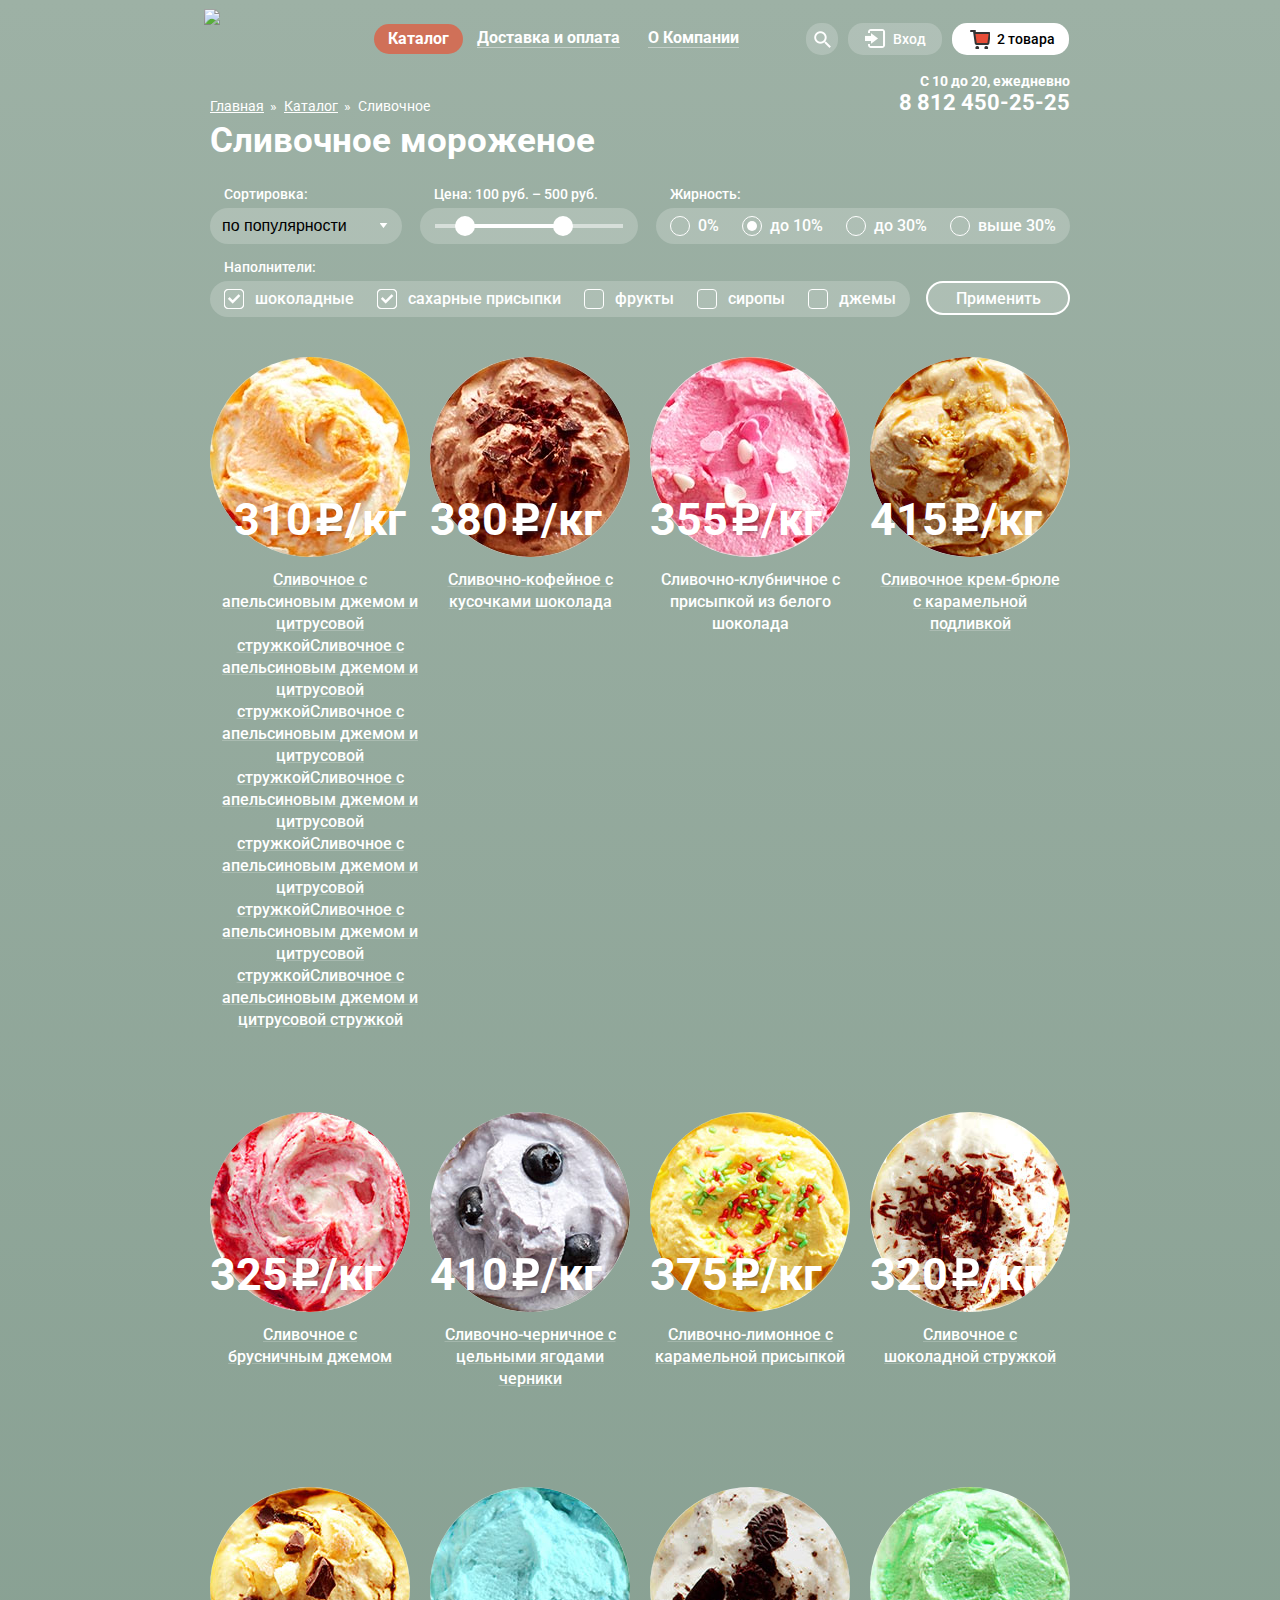
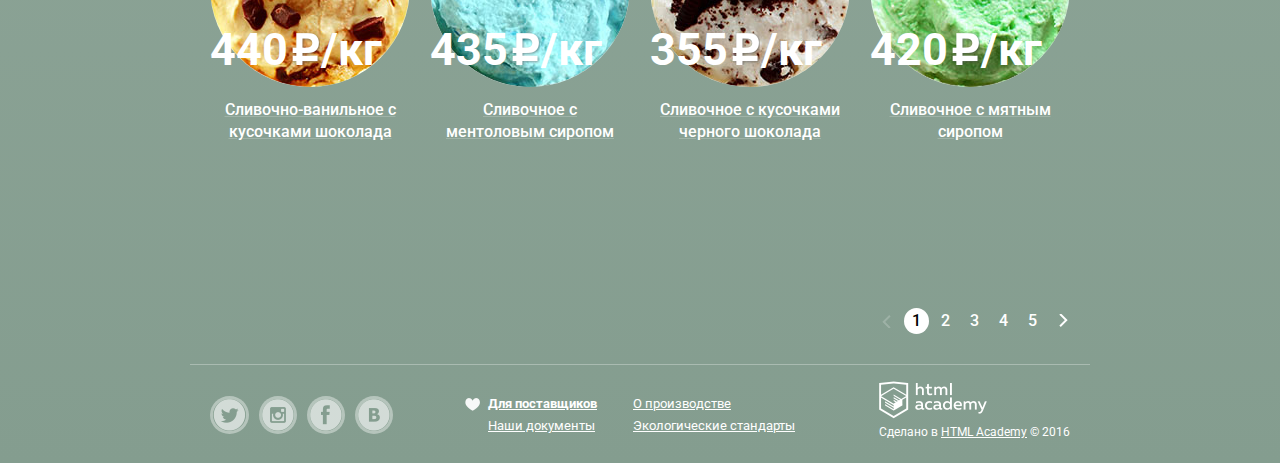
==== commit 5d6060a4: "Попытка решить проблему при наведении на <article class="card"> Обратите внимание, что внесены измен" ====
--- a/catalog.html
+++ b/catalog.html
@@ -5,7 +5,7 @@
     <title>HTML Academy: Глейси</title>
     <link href="https://fonts.googleapis.com/css?family=Roboto:400,500,700&subset=cyrillic" rel="stylesheet">
     <link href="css/normalize.css" rel="stylesheet">
-    <link href="css/style.min.css" rel="stylesheet">
+    <link href="css/style.css" rel="stylesheet">
   </head>
   <body class="catalog-page">
     <div class="container  clearfix">
@@ -163,10 +163,11 @@
       </form>
       <div class="card-layout">
         <article class="card">
+            <div class="card__btn">
           <img class="card__image" src="img/card-1.jpg" width="200" height="200" alt="orange">
           <div class="card__price">310<span></span>/кг</div>
-          <p class="card__description">Сливочное с апельсиновым джемом и цитрусовой стружкой</p>
-          <div class="card__btn">
+          <p class="card__description">Сливочное с апельсиновым джемом и цитрусовой стружкойСливочное с апельсиновым джемом и цитрусовой стружкойСливочное с апельсиновым джемом и цитрусовой стружкойСливочное с апельсиновым джемом и цитрусовой стружкойСливочное с апельсиновым джемом и цитрусовой стружкойСливочное с апельсиновым джемом и цитрусовой стружкойСливочное с апельсиновым джемом и цитрусовой стружкой</p>
+          
             <a class="btn" href="#">Быстрый просмотр</a>
           </div>
         </article>
--- a/css/style.css
+++ b/css/style.css
@@ -0,0 +1,1873 @@
+body {
+  min-width: 900px;
+  margin: 0;
+  padding: 0;
+  font-family: "Roboto", "Arial", sans-serif;
+  font-size: 16px;
+  line-height: 22px;
+  font-weight: 400;
+  color: #fff;
+  background-color: #849d8f;
+}
+
+.wrapper {
+  background-repeat: no-repeat;
+  background-position: top center;
+  -webkit-transition: background-image 0.5s ease, background-color 0.5s ease;
+  transition: background-image 0.5s ease, background-color 0.5s ease;
+}
+
+.container {
+  width: 860px;
+  padding: 0 20px;
+  margin: 0 auto;
+}
+
+.clearfix::after {
+  content: "";
+  display: table;
+  clear: both;
+}
+
+.btn {
+  display: inline-block;
+  padding: 10px 15px;
+  margin: 0;
+  font-family: "Roboto", "Arial", sans-serif;
+  font-size: 18px;
+  line-height: 24px;
+  font-weight: 700;
+  text-align: center;
+  vertical-align: top;
+  color: #fff;
+  background-image: -webkit-linear-gradient(#f26843,#e74b36);
+  background-image: linear-gradient(#f26843,#e74b36);
+  box-shadow: 0 2px 2px 0 #9e4334;
+  text-shadow: 0 2px 5px rgba(160, 32, 11, 0.76);
+  border-radius: 100px;
+  cursor: pointer;
+  text-decoration: none;
+  border: 0;
+  outline: none;
+}
+
+.btn:hover {
+  background-image: -webkit-linear-gradient(#f58669,#ec6f5e);
+  background-image: linear-gradient(#f58669,#ec6f5e);
+  box-shadow: 0 2px 2px 0 #ac1000;
+}
+
+.btn:active {
+  background-image: -webkit-linear-gradient(#d74632,#e1613e);
+  background-image: linear-gradient(#d74632,#e1613e);
+  box-shadow: inset 0 3px 3px 0 #952718;
+}
+
+.main-header {
+  position: relative;
+  padding: 0px;
+  padding-top: 9px;
+  margin: 0px;
+  font-size: 0;
+}
+
+.logo {
+  display: inline-block;
+  width: 154px;
+  height: 64px;
+  padding: 0px;
+  margin: 0px;
+  margin-left: -6px;
+  margin-right: 16px;
+  vertical-align: top;
+}
+
+.logo img {
+  display: block;
+  max-width: 100%;
+  height: auto;
+}
+
+.main-nav {
+  display: inline-block;
+  width: 695px;
+  padding: 0;
+  margin: 0;
+  vertical-align: top;
+}
+
+.site-navigation {
+  float: left;
+  margin: 0;
+  padding: 0;
+  font-size: 0;
+  list-style: none;
+}
+
+.site-navigation__item {
+  position: relative;
+  display: inline-block;
+  font-size: 16px;
+  line-height: 18px;
+  font-weight: 700;
+  vertical-align: middle;
+}
+
+.site-navigation__link {
+  display: block;
+  padding: 6px 14px;
+  margin: 14px 0px;
+  margin-bottom: 18px;
+  color: #fff;
+  border-radius: 15px;
+  cursor: pointer;
+  text-decoration: none;
+}
+
+.site-navigation span {
+  display: block;
+  width: 100%;
+  height: 1px;
+  background-color: rgba(255,255,255,0.4);
+}
+
+.site-navigation__link:hover {
+  color: #000;
+  background-color: #f8f7f4;
+}
+
+.site-navigation__link:active {
+  box-shadow: inset 0 2px 3px 0 #696969;
+}
+
+.site-navigation__link:hover span,
+.site-navigation__link:active span {
+  display: none;
+}
+
+.site-navigation__link--current {
+  background-color: #d07058;
+  cursor: default;
+}
+
+.site-navigation__link--current:hover {
+  color: #fff;
+  background-color: #d07058;
+}
+
+.site-navigation__link--current:active {
+  box-shadow: inset 0 0 0 0;
+}
+
+.sub-menu {
+  display: none;
+  position: absolute;
+  top: 50px;
+  left: -7px;
+  z-index: 300;
+  width: 143px;
+  padding: 0;
+  padding-top: 9px;
+  padding-bottom: 5px;
+  margin: 0;
+  background-color: #f8f7f4;
+  border-radius: 10px;
+  list-style: none;
+}
+
+.site-navigation__item:hover .sub-menu {
+  display: block;
+}
+
+.sub-menu__item {
+  display: block;
+  padding: 0px;
+  margin: 0px;
+  margin-bottom: 3px;
+  font-size: 14px;
+  line-height: 16px;
+  font-weight: 400;
+}
+
+.sub-menu__link {
+  display: block;
+  padding: 6px 20px;
+  margin: 0;
+  color: #000;
+  text-decoration: none;
+  cursor: pointer;
+}
+
+.sub-menu__item:nth-of-type(1) .sub-menu__link {
+  font-weight: 700;
+  border-bottom: 1px solid #d1d0ce;
+}
+
+.sub-menu__link:hover {
+  background-color: #fbded7;
+}
+
+.sub-menu__link:active {
+  background-color: #f6b5a5;
+}
+
+.sub-menu__link--current {
+  color: #fff;
+  background-color: #d07058;
+  cursor: default;
+}
+
+.sub-menu__link--current:hover,
+.sub-menu__link--current:active {
+  color: #fff;
+  background-color: #d07058;
+}
+
+.user-block {
+  float: right;
+  margin: 0;
+  padding: 0;
+  font-size: 0;
+  list-style: none;
+}
+
+.user-block__item {
+  position: relative;
+  display: inline-block;
+  margin-left: 10px;
+  font-size: 14px;
+  line-height: 16px;
+  font-weight: 500;
+  vertical-align: middle;
+}
+
+.user-block__link {
+  position: relative;
+  display: block;
+  padding: 8px 0px;
+  padding-left: 45px;
+  margin: 0;
+  margin-top: 14px;
+  margin-bottom: 18px;
+  color: #fff;
+  background-color: rgba(255,255,255,0.2);
+  border-radius: 15px;
+  text-decoration: none;
+}
+
+.user-block__link:hover {
+  color: #000;
+  background-color: #f8f7f4;
+}
+
+.user-block__link:active {
+  box-shadow: inset 0 2px 3px 0 #696969;
+}
+
+.user-block__item .search {
+  min-height: 16px;
+  width: 32px;
+  margin-left: 0px;
+  padding-left: 0px;
+  padding-right: 0px;
+}
+
+.search::before {
+  content: "";
+  position: absolute;
+  top: 8px;
+  left: 8px;
+  width: 17px;
+  height: 17px;
+  background-image: url("../img/sprite.png");
+  background-repeat: no-repeat;
+  background-position: -236px -72px;
+}
+
+.search:hover::before {
+  background-position: -236px -113px;
+}
+
+.search-form {
+  display: none;
+  position: absolute;
+  top: 50px;
+  right: 0;
+  z-index: 200;
+  width: 310px;
+  height: 44px;
+  padding: 20px 15px;
+  margin: 0px;
+  background-color: #f8f7f4;
+  border-radius: 10px;
+}
+
+.user-block__item:hover .search-form {
+  display: block;
+}
+
+input[type="search"] {
+  width: 100%;
+  padding: 9px 14px;
+  margin: 0px;
+  font-size: 14px;
+  line-height: 24px;
+  color: #323232;
+  background-color: #fff;
+  border: 1px solid #d3d3d2;
+  border-radius: 10px;
+  box-sizing: border-box;
+  outline: none;
+}
+
+.user-block__item .login {
+  padding-right: 16px;
+}
+
+.login::before {
+  content: "";
+  position: absolute;
+  top: 6px;
+  left: 17px;
+  width: 21px;
+  height: 19px;
+  background-image: url("../img/sprite.png");
+  background-repeat: no-repeat;
+  background-position: -180px -141px;
+}
+
+.login:hover::before {
+  background-position: -85px -184px;
+}
+
+.login-block {
+  display: none;
+  position: absolute;
+  top: 50px;
+  right: 0;
+  z-index: 200;
+  width: 241px;
+  padding-top: 20px;
+  padding-left: 19px;
+  padding-right: 17px;
+  padding-bottom: 22px;
+  background-color: #f8f7f4;
+  border-radius: 10px;
+}
+
+.login-block form {
+  display: -webkit-box;
+  display: -ms-flexbox;
+  display: flex;
+  -webkit-box-orient: horizontal;
+  -webkit-box-direction: normal;
+      -ms-flex-direction: row;
+          flex-direction: row;
+  -ms-flex-wrap: wrap;
+      flex-wrap: wrap;
+  -webkit-box-pack: justify;
+      -ms-flex-pack: justify;
+          justify-content: space-between;
+}
+
+.login-block input[type="text"],
+.login-block input[type="password"] {
+  width: 100%;
+  padding: 9px 14px;
+  margin: 0px;
+  margin-bottom: 20px;
+  font-family: "Roboto", "Arial", sans-serif;
+  font-size: 16px;
+  line-height: 24px;
+  font-weight: 400;
+  color: #323232;
+  background-color: #fff;
+  border: 1px solid #d3d3d2;
+  border-radius: 5px;
+  box-sizing: border-box;
+  outline: none;
+}
+
+.info-inner {
+  padding: 0px;
+  margin: 0px;
+}
+
+.info-inner a {
+  display: block;
+  padding: 3px 0px;
+  margin: 0px;
+  font-size: 13px;
+  line-height: 16px;
+  color: #323232;
+  text-decoration: underline;
+}
+
+.info-inner a:hover {
+  color: #ffbc9e;
+}
+
+.login-block .btn {
+  padding: 10px 24px;
+}
+
+.user-block__item:hover .login-block {
+  display: block;
+}
+
+.user-block__item .cart {
+  padding-right: 33px;
+}
+
+.cart::before {
+  content: "";
+  position: absolute;
+  top: 6px;
+  left: 17px;
+  width: 21px;
+  height: 20px;
+  background-image: url("../img/sprite.png");
+  background-repeat: no-repeat;
+  background-position: -57px -12px;
+}
+
+.cart:hover::before {
+  background-position: -12px -12px;
+}
+
+.user-block__item .cart--full {
+  padding-right: 14px;
+  color: #000;
+  background-color: rgba(255,255,255,1);
+}
+
+.cart--full::before {
+  background-image: url("../img/sprite.png");
+  background-position: -12px -48px;
+}
+
+.cart--full:hover::before {
+  background-position: -12px -48px;
+}
+
+.booking {
+  display: none;
+  position: absolute;
+  top: 50px;
+  right: 0px;
+  z-index: 200;
+  width: 510px;
+  padding-top: 16px;
+  padding-left: 18px;
+  padding-right: 12px;
+  padding-bottom: 12px;
+  margin: 0px;
+  font-size: 13px;
+  line-height: 16px;
+  font-weight: 400;
+  color: #333333;
+  background-color: #f8f7f4;
+  border-radius: 10px;
+}
+
+.user-block__item:hover .booking {
+  display: block;
+}
+
+.booking__table {
+  float: right;
+  width: 510px;
+  padding: 0;
+  margin: 0;
+  border-collapse: collapse;
+  border-spacing: 0;
+}
+
+tr {
+  display: table-row;
+  height: 33px;
+}
+
+.booking__cancel {
+  width: 25px;
+}
+
+.booking__cancel button {
+  position: relative;
+  top: 0px;
+  left: 0px;
+  width: 11px;
+  height: 11px;
+  font-size: 0px;
+  background-color: transparent;
+  border: 0px;
+  outline: 0px;
+  cursor: pointer;
+}
+
+.booking__cancel button::before,
+.booking__cancel button::after {
+  content: "";
+  position: absolute;
+  top: -1px;
+  left: 6px;
+  width: 2px;
+  height: 14px;
+  background-color: #686867;
+}
+
+.booking__cancel::before {
+  -webkit-transform: rotate(45deg);
+          transform: rotate(45deg);
+}
+
+.booking__cancel::after  {
+  -webkit-transform: rotate(-45deg);
+          transform: rotate(-45deg);
+}
+
+.booking__picture {
+  width: 33px;
+  height: 33px;
+}
+
+tr:nth-of-type(1) .booking__picture {
+  background-image: url("../img/ice-1.png");
+  background-repeat: no-repeat;
+  background-position: 0px 10px;
+}
+
+tr:nth-of-type(2) .booking__picture {
+  background-image: url("../img/ice-2.png");
+  background-repeat: no-repeat;
+  background-position: 0px 10px;
+}
+
+.booking__description {
+  width: 230px;
+  padding: 18px 14px;
+}
+
+.booking__price span {
+  color: #999;
+}
+
+.last-row {
+  padding: 15px 0px;
+  font-size: 15px;
+  font-weight: 700;
+  text-align: right;
+  border-top: 1px solid #cacac7;
+}
+
+.booking .booking__btn {
+  float: right;
+  width: 142px;
+  padding: 10px 15px;
+  margin: 0px;
+  border-radius: 100px;
+}
+
+.booking  .booking__btn:hover {
+  color: #fff;
+}
+
+.slide-btn {
+  padding: 11px 41px;
+  font-size: 32px;
+  line-height: 44px;
+}
+
+.slider {
+  position: relative;
+  padding: 0px;
+  padding-top: 272px;
+  margin: 0px;
+  margin-bottom: 40px;
+  text-align: center;
+}
+
+input[type="radio"] {
+  display: none;
+}
+
+.slider-controls {
+  position: absolute;
+  bottom: 22px;
+  left: 0;
+  z-index: 20;
+  font-size: 0;
+}
+
+.slider-controls label {
+  display: inline-block;
+  width: 17px;
+  height: 17px;
+  margin-right: 8px;
+  vertical-align: top;
+  background-color: transparent;
+  border: 2px solid #ffffff;
+  border-radius: 50%;
+  cursor: pointer;
+}
+
+.slide {
+  display: none;
+  padding: 0px;
+  margin: 0px;
+}
+
+.slide-title {
+  width: 700px;
+  padding: 0px;
+  padding-top: 47px;
+  padding-bottom: 29px;
+  margin: 0 auto;
+  font-size: 60px;
+  line-height: 60px;
+  font-weight: 700;
+}
+
+#btn-1:checked ~ .wrapper {
+  background-color: #849d8f;
+  background-image: url("../img/slide-1.png");
+}
+
+#btn-2:checked ~ .wrapper {
+  background-color: #8996a6;
+  background-image: url("../img/slide-2.png");
+}
+
+#btn-3:checked ~ .wrapper {
+  background-color: #9d8b84;
+  background-image: url("../img/slide-3.png");
+}
+
+#btn-1:checked ~ .wrapper #slide1,
+#btn-2:checked ~ .wrapper #slide2,
+#btn-3:checked ~ .wrapper #slide3 {
+  display: block;
+}
+
+#btn-1:checked ~ .wrapper label[for="btn-1"],
+#btn-2:checked ~ .wrapper label[for="btn-2"],
+#btn-3:checked ~ .wrapper label[for="btn-3"] {
+  background-color: #ffffff;
+}
+
+#btn-1 ~ .wrapper label[for="btn-1"]:hover,
+#btn-2 ~ .wrapper label[for="btn-2"]:hover,
+#btn-3 ~ .wrapper label[for="btn-3"]:hover {
+  background-color: rgba(255,255,255,0.4);
+}
+
+#btn-1:checked ~ .wrapper label[for="btn-1"]:hover,
+#btn-2:checked ~ .wrapper label[for="btn-2"]:hover,
+#btn-3:checked ~ .wrapper label[for="btn-3"]:hover {
+  background-color: rgba(255,255,255,1);
+}
+
+.timetable {
+  position: absolute;
+  top: 67px;
+  right: 0px;
+  font-size: 14px;
+  line-height: 16px;
+  font-weight: 700;
+  text-align: right;
+}
+
+.timetable span {
+  font-size: 22px;
+  line-height: 24px;
+}
+
+.advantages {
+  display: -webkit-box;
+  display: -ms-flexbox;
+  display: flex;
+  -webkit-box-orient: horizontal;
+  -webkit-box-direction: normal;
+      -ms-flex-direction: row;
+          flex-direction: row;
+  -ms-flex-wrap: wrap;
+      flex-wrap: wrap;
+  margin: 0;
+  margin-bottom: 31px;
+  padding: 0;
+}
+
+.advantages-left,
+.advantages-right {
+  display: -webkit-box;
+  display: -ms-flexbox;
+  display: flex;
+  -webkit-box-orient: vertical;
+  -webkit-box-direction: normal;
+  -ms-flex-direction: column;
+          flex-direction: column;
+  width: 384px;
+  padding: 18px;
+  padding-top: 15px;
+  padding-bottom: 24px;
+  font-size: 0px;
+  text-align: right;
+  border-radius: 15px;
+}
+
+.advantages-left {
+  margin-right: 20px;
+  background: url("../img/raspberry.jpg") repeat;
+}
+
+.advantages-right {
+  background: url("../img/choko.jpg") repeat;
+}
+
+.advantages__title {
+  padding: 0;
+  margin: 0;
+  margin-bottom: 15px;
+  font-size: 35px;
+  line-height: 41px;
+  font-weight: 700;
+  text-align: left;
+}
+
+.advantages__description {
+  padding: 0;
+  margin: 0;
+  margin-bottom: 24px;
+  font-size: 18px;
+  line-height: 22px;
+  font-weight: 700;
+  text-align: left;
+}
+
+.advantages .btn {
+  padding: 10px 25px;
+  margin-top: auto;
+  margin-left: auto;
+}
+
+.bestseller {
+  display: -webkit-box;
+  display: -ms-flexbox;
+  display: flex;
+  -webkit-box-orient: horizontal;
+  -webkit-box-direction: normal;
+      -ms-flex-direction: row;
+          flex-direction: row;
+  padding: 0px;
+  -webkit-box-pack: justify;
+      -ms-flex-pack: justify;
+          justify-content: space-between;
+  margin-bottom: 27px;
+}
+
+.card {
+  position: relative;
+  width: 200px;
+  margin: 0px;
+  padding: 10px 0;
+  text-align: left;
+}
+
+.bestseller .card::before {
+  content: "";
+  position: absolute;
+  top: 9px;
+  left: 0;
+  width: 60px;
+  height: 60px;
+  background: url("../img/hit.jpg") no-repeat;
+  border-radius: 50%;
+}
+
+.card__image {
+  display: block;
+  max-width: 100%;
+  height: auto;
+  padding: 0px;
+  margin: 0px;
+  border-radius: 50%;
+}
+
+.card__price {
+  padding: 0px;
+  margin: 0px;
+  margin-top: -60px;
+  margin-bottom: 15px;
+  font-size: 45px;
+  line-height: 45px;
+  font-weight: 700;
+}
+
+.card__price span {
+  display: inline-block;
+  width: 31px;
+  height: 36px;
+  margin: 0px 1px;
+  background-image: url("../img/sprite.png");
+  background-repeat: no-repeat;
+  background-position: -216px -9px;
+}
+
+.card__description {
+  padding: 0px 5px;
+  padding-top: 12px;
+  margin: 0px;
+  font-family: "Roboto", "Arial", sans-serif;
+  font-size: 16px;
+  line-height: 22px;
+  font-weight: 500;
+  color: #fff;
+  text-align: center;
+  text-decoration: underline;
+    -webkit-text-decoration-color: rgba(255,255,255,0.2);
+    text-decoration-color: rgba(255,255,255,0.2);
+    text-decoration-color: rgba(255,255,255,0.2);
+}
+
+.card__btn {
+  /* display: none; */
+  /* position: absolute; */
+  /* top: 0px; */
+  /* left: -10px; */
+  /* z-index: 200; */
+  width: 220px;
+  min-height: 60px;
+  padding: 0;
+  /* padding-top: 303px; */
+  margin: 0;
+  /* font-size: 0; */
+  text-align: center;
+  /* background-color: rgba(255,255,255,0.3); */
+  border-radius: 5px;
+}
+
+.card__btn>a {
+    opacity: 0;
+}
+
+
+.card:hover .card__btn {
+  display: block;
+  background-color: rgba(255,255,255,0.3);
+}
+
+.card:hover a {
+    opacity: 1;
+}
+
+
+.card:hover .card__description {
+  text-decoration: none;
+}
+
+.features {
+  padding: 26px 18px;
+  margin-bottom: 40px;
+  color: #323232;
+  background: #f0e4ce url("../img/pattern.jpg");
+  border-radius: 15px;
+}
+
+.features__title {
+  padding: 0;
+  margin: 0;
+  font-size: 24px;
+  line-height: 30px;
+  font-weight: 500;
+}
+
+.features__list {
+  width: 820px;
+  padding: 0;
+  margin: 0;
+  text-align: left;
+  -webkit-columns: 2;
+     -moz-columns: 2;
+          columns: 2;
+  -webkit-column-width: 345px;
+     -moz-column-width: 345px;
+          column-width: 345px;
+  list-style: none;
+}
+
+.features__item {
+  display: inline-block;
+  position: relative;
+  min-height: 110px;
+  padding: 0px;
+  padding-left: 59px;
+  margin: 0px;
+  margin-top: 21px;
+  font-size: 16px;
+  line-height: 22px;
+  font-weight: 400;
+  vertical-align: top;
+}
+
+.features__item::before {
+  content: "";
+  position: absolute;
+  top: -12px;
+  left: 2px;
+  width: 49px;
+  height: 49px;
+  background-color: transparent;
+  background-image: url("../img/sprite.png");
+  background-repeat: no-repeat;
+}
+
+.ice-cream::before {
+  background-position: -107px -85px;
+}
+
+.leaf::before {
+  background-position: -12px -158px;
+}
+
+.cow::before {
+  background-position: -146px -12px;
+}
+
+.term::before {
+  background-position: -130px -184px;
+}
+
+.news {
+  padding: 0;
+  padding-bottom: 10px;
+  margin: 0;
+}
+
+.news__left {
+  float: left;
+  min-height: 180px;
+  width: 370px;
+  padding: 20px;
+  padding-right: 28px;
+  margin: 0;
+  margin-right: 20px;
+  background-image: url("../img/bg-strawberry.jpg");
+  border-radius: 15px;
+}
+
+.news__left p {
+  padding: 0;
+  margin: 0;
+  margin-bottom: 5px;
+  font-size: 16px;
+  line-height: 22px;
+  font-weight: 500;
+  color: #5a5a5a;
+}
+
+.news__right {
+  float: left;
+  min-height: 180px;
+  padding: 5px;
+  margin: 0;
+  border-radius: 15px;
+  background: url("../img/post.jpg") 50% 50%;
+}
+
+.news__right .news__content {
+  width: 370px;
+  min-height: 150px;
+  padding: 27px 21px;
+  padding-bottom: 32px;
+  background-color: #fff;
+  border-radius: 15px;
+}
+
+.mailing-form {
+  width: 370px;
+}
+
+.mailing-form input[type="submit"] {
+  padding: 10px 17px;
+}
+
+.news .mailing {
+  padding: 0;
+  margin: 0;
+  margin-bottom: 14px;
+  font-size: 16px;
+  line-height: 22px;
+  font-weight: 400;
+  color: #5a5a5a;
+}
+
+.last-added {
+  padding: 0;
+  margin: 0;
+}
+
+.last-added a {
+  font-size: 24px;
+  line-height: 30px;
+  font-weight: 700;
+  color: #353535;
+  background-color: rgba(255,255,255,0.8);
+  text-decoration: underline;
+  cursor: pointer;
+}
+
+.news__right input[type="email"] {
+  width: 199px;
+  padding: 9px 14px;
+  margin: 0;
+  margin-right: 10px;
+  font-size: 16px;
+  line-height: 24px;
+  font-weight: 400;
+  color: #999999;
+  border: 1px solid #d3d3d2;
+  border-radius: 5px;
+  outline: none;
+}
+
+.catalog-page {
+  background-image: -webkit-linear-gradient(#9db1a5,#849d8f);
+  background-image: linear-gradient(#9db1a5,#849d8f);
+}
+
+.catalog-title {
+  padding: 25px 0;
+  margin: 0;
+}
+
+.catalog-title h1 {
+  padding: 0;
+  margin: 0;
+  font-size: 35px;
+  line-height: 41px;
+  font-weight: 700;
+  text-align: left;
+}
+
+.breadcrumbs {
+  padding: 0;
+  margin: 0;
+  font-size: 0;
+  list-style: none;
+}
+
+.breadcrumbs__item {
+  display: inline-block;
+  padding: 0px;
+  margin: 0px;
+  font-size: 14px;
+  line-height: 16px;
+  font-weight: 400;
+  vertical-align: top;
+}
+
+.breadcrumbs__link {
+  position: relative;
+  display: block;
+  padding: 0px;
+  margin: 0px;
+  margin-right: 20px;
+  color: #fff;
+}
+
+.breadcrumbs__link::after {
+  position: absolute;
+	content: "\00BB";
+  right: -13px;
+  top: 0;
+  cursor: default;
+}
+
+.breadcrumbs__link:hover,
+.breadcrumbs_link:active {
+  color: #ffbc9e;
+}
+
+.breadcrumbs__link:hover::after {
+  color: #fff;
+}
+
+.breadcrumbs__current-link {
+  cursor: default;
+  text-decoration: none;
+}
+
+.breadcrumbs__current-link::before,
+.breadcrumbs__current-link::after {
+  display: none;
+}
+
+.breadcrumbs__current-link:hover,
+.breadcrumbs__current-link:active {
+  color: #fff;
+}
+
+.form-filter {
+  display: -webkit-box;
+  display: -ms-flexbox;
+  display: flex;
+  -webkit-box-orient: horizontal;
+  -webkit-box-direction: normal;
+      -ms-flex-direction: row;
+          flex-direction: row;
+  -webkit-box-pack: justify;
+      -ms-flex-pack: justify;
+          justify-content: space-between;
+  -ms-flex-wrap: wrap;
+      flex-wrap: wrap;
+  width: 860px;
+  padding: 0;
+  margin: 0;
+  font-size: 14px;
+  line-height: 16px;
+  font-weight: 500;
+  color: #fff;
+}
+
+.form-title {
+  padding: 0;
+  margin: 0;
+  margin-left: 14px;
+  margin-bottom: 6px;
+  color: #fff;
+  outline: none;
+}
+
+fieldset {
+  padding: 0;
+  margin: 0;
+  margin-bottom: 15px;
+  border: none;
+}
+
+.sorting-inner {
+  position: relative;
+}
+
+.sorting-inner::after {
+  position: absolute;
+  content: "";
+  top: 15px;
+  right: 13px;
+  width: 9px;
+  height: 5px;
+  background-image: url("../img/sprite.png");
+  background-position: -101px -231px;
+  background-repeat: no-repeat;
+}
+
+.sorting-inner:hover::after {
+  background-image: url("../img/sprite.png");
+  background-position: -77px -231px;
+}
+
+.sorting {
+  width: 192px;
+  height: 36px;
+  padding-left: 12px;
+  padding-right: 34px;
+  margin: 0;
+  font-size: 16px;
+  line-height: 18px;
+  background-color: rgba(255,255,255,0.2);
+  border-radius: 20px;
+  border: none;
+  outline: none;
+    -webkit-appearance: none;
+      -moz-appearance: none;
+  text-indent: 0.01px;
+  text-overflow: "";
+  appearance: none;
+}
+
+.sorting::-ms-expand {
+  display: none;
+}
+
+.sorting:hover {
+  color: #000;
+  background-color: #fff;
+}
+
+.sorting__item {
+  padding: 0;
+  margin: 0;
+  border: none;
+  outline: none;
+}
+
+.range-controls {
+  position: relative;
+  width: 188px;
+  height: 20px;
+  padding-top: 16px;
+  padding-right: 15px;
+  padding-left: 15px;
+  margin: 0;
+  border-radius: 20px;
+  background: rgba(255,255,255,0.2);
+}
+
+.range-controls .scale {
+  height: 4px;
+  background: rgba(255,255,255,0.5);
+}
+
+.range-controls .bar {
+  width: 53%;
+  height: 4px;
+  margin-left: 28px;
+  background: rgba(255,255,255,1);
+}
+
+.range-controls .toggle {
+  position: absolute;
+  top: 8px;
+  width: 20px;
+  height: 20px;
+  background: rgba(255,255,255,1);
+  border-radius: 50%;
+  cursor: pointer;
+}
+
+.range-controls .toggle-min {
+  left: 35px;
+}
+
+.range-controls .toggle-max {
+  right: 65px;
+}
+
+.range-controls .toggle:hover {
+  top: 7px;
+  width: 22px;
+  height: 22px;
+}
+
+.range-controls .toggle-min:hover {
+  left: 34px;
+}
+
+.range-controls .toggle-max:hover {
+  right: 64px;
+}
+
+.fieldset-inner {
+  padding: 9px 14px;
+  margin: 0;
+  background: rgba(255,255,255,0.2);
+  border-radius: 20px;
+}
+
+input[type="radio"],
+input[type="checkbox"] {
+  display: none;
+  padding: 0;
+  margin: 0;
+}
+
+input[type="radio"] + label,
+input[type="checkbox"] + label {
+  position: relative;
+  display: inline-block;
+  padding: 0;
+  padding-left: 28px;
+  margin: 0;
+  margin-right: 20px;
+  font-size: 16px;
+  line-height: 18px;
+  font-weight: 500;
+  color: #fff;
+  cursor: pointer;
+}
+
+input[type="checkbox"] + label {
+  padding-left: 31px;
+}
+
+input[type="radio"] + label:last-child,
+input[type="checkbox"] + label:last-child {
+  margin-right: 0;
+}
+
+input[type="radio"] + label::before {
+  display: block;
+  content: "";
+  position: absolute;
+  top: -1px;
+  left: 0;
+  width: 18px;
+  height: 18px;
+  border-radius: 50%;
+  border: 1px solid #fff;
+}
+
+input[type="radio"]:checked + label::after {
+  display: block;
+  content: "";
+  position: absolute;
+  top: 4px;
+  left: 5px;
+  width: 10px;
+  height: 10px;
+  border-radius: 50%;
+  background-color: #fff;
+}
+
+input[type="checkbox"] + label::before {
+  display: block;
+  content: "";
+  position: absolute;
+  top: -1px;
+  left: 0;
+  width: 18px;
+  height: 18px;
+  border-radius: 20%;
+  border: 1px solid #fff;
+}
+
+input[type="checkbox"]:checked + label::after {
+  display: block;
+  content: "";
+  position: absolute;
+  top: -1px;
+  left: 0;
+  width: 20px;
+  height: 20px;
+  background: url("../img/sprite.png");
+  background-position: -102px -12px;
+}
+
+input[type="radio"] + label:hover::before,
+input[type="checkbox"] + label:hover::before {
+  box-shadow: inset 0 0 0 1px #fff;
+}
+
+input[type="radio"] + label:active::before,
+input[type="checkbox"] + label:active::before {
+  box-shadow: 0 0 0 0 #fff;
+  border: 1px solid rgba(255,255,255,0.4);
+}
+
+.filter-btn {
+  display: block;
+  width: 144px;
+  height: 34px;
+  padding: 7px 16px;
+  margin: 0px;
+  margin-top: 22px;
+  margin-bottom: 15px;
+  font-family: "Roboto", "Arial", sans-serif;
+  font-weight: 500;
+  font-size: 16px;
+  line-height: 18px;
+  color: #fff;
+  background-color: rgba(255,255,255,0.2);
+  text-decoration: none;
+  border: 2px solid #fff;
+  border-radius: 100px;
+  cursor: pointer;
+  outline: none;
+}
+
+.filter-btn:hover {
+  color: #000;
+  background-color: #fff;
+  border: none;
+}
+
+.filter-btn:active {
+  color: #000;
+  box-shadow: inset 0 2px 3px 0 #696969;
+}
+
+.card-layout {
+  display: -webkit-box;
+  display: -ms-flexbox;
+  display: flex;
+  -webkit-box-orient: horizontal;
+  -webkit-box-direction: normal;
+      -ms-flex-direction: row;
+          flex-direction: row;
+  -webkit-box-pack: justify;
+      -ms-flex-pack: justify;
+          justify-content: space-between;
+  -ms-flex-wrap: wrap;
+      flex-wrap: wrap;
+  margin-top: 15px;
+}
+
+.card-layout .card {
+  margin-bottom: 17px;
+}
+
+.card-active .card__btn {
+  display: block;
+  text-decoration: none;
+}
+
+.card-active .card__description {
+  text-decoration: none;
+}
+
+.btn-pages {
+  position: relative;
+  padding: 0;
+  margin: 0;
+  margin-top: 78px;
+  margin-left: auto;
+}
+
+.btn-pages__list {
+  min-width: 146px;
+  padding: 0 22px;
+  margin: 0;
+  font-size: 0;
+  list-style: none;
+}
+
+.btn-pages__item {
+  display: inline-block;
+  font-size: 16px;
+  line-height: 18px;
+  font-weight: 500;
+  vertical-align: middle;
+}
+
+.btn-pages__link {
+  display: block;
+  padding: 4px 8px;
+  margin: 0 2px;
+  color: #fff;
+  text-decoration: none;
+  border-radius: 50%;
+  cursor: pointer;
+}
+
+.btn-pages__link:hover {
+  background-color: rgba(255,255,255,0.2);
+}
+
+.btn-pages__link:active {
+  background-color: #fff;
+  color: #000;
+}
+
+.btn-pages__link--active {
+  background-color: #fff;
+  color: #000;
+  cursor: default;
+}
+
+.btn-pages__link--active:hover,
+.btn-pages__link--active:active {
+  background-color: #fff;
+  color: #000;
+}
+
+.btn-pages-prev,
+.btn-pages-next {
+  position: absolute;
+  bottom: 6px;
+  width: 9px;
+  height: 14px;
+  font-size: 0;
+  background-color: transparent;
+  background-image: url("../img/sprite.png");
+  background-repeat: no-repeat;
+  background-position: -30px -230px;
+  outline: none;
+  border: none;
+  cursor: pointer;
+}
+
+.btn-pages-disabled {
+  left: 0;
+  opacity: 0.2;
+  -webkit-transform: rotate(180deg);
+          transform: rotate(180deg);
+}
+
+.btn-pages-next {
+  right: 0;
+}
+
+.main-footer {
+  position: relative;
+  padding: 0;
+  margin: 0;
+  margin-top: 30px;
+}
+
+.map {
+  height: 430px;
+  padding: 0;
+  margin: 0;
+  background: url("../img/map.jpg") center 0 no-repeat;
+}
+
+.contact {
+  position: absolute;
+  top: 60px;
+  right: 50%;
+  z-index: 200;
+  padding: 30px 25px;
+  margin: 0;
+  margin-right: -430px;
+  font-size: 14px;
+  line-height: 20px;
+  font-weight: 400;
+  color: #323232;
+  background-color: #fff;
+  border-radius: 15px;
+}
+
+.contact p {
+  width: 225px;
+  padding: 0;
+  margin: 0;
+}
+
+.contact span {
+  font-size: 18px;
+  line-height: 24px;
+  font-weight: 700;
+}
+
+.contact__adress {
+  padding: 0;
+  margin: 0;
+  margin-bottom: 18px;
+}
+
+.contact__phone {
+  padding: 0;
+  margin: 0;
+}
+
+.contact__phone span {
+  display: block;
+  margin: 3px 0;
+}
+
+.contact .btn {
+  padding-right: 25px;
+  padding-left: 32px;
+  margin-top: 25px;
+}
+
+.main-footer .container {
+  padding: 16px 20px;
+  border-top: 1px solid rgba(255,255,255,0.3);
+}
+
+.footer-social {
+  float: left;
+  width: 200px;
+  padding: 0;
+  padding-top: 15px;
+  padding-botoom: 7px;
+  margin: 0;
+  margin-right: 55px;
+  font-size: 0;
+  text-align: left;
+}
+
+.social-btn {
+  display: inline-block;
+  width: 32px;
+  height: 32px;
+  padding: 0;
+  margin: 0;
+  margin-right: 10px;
+  font-size: 0;
+  vertical-align: middle;
+  background-image: url("../img/sprite.png");
+  background-repeat: no-repeat;
+  opacity: 0.8;
+  border-radius: 50%;
+  border: 3px solid rgba(255,255,255,0.5);
+  text-decoration: none;
+}
+
+.social-btn:hover {
+  border: 3px solid rgba(255,255,255,0.7);
+  opacity: 1;
+}
+
+.social-btn:active {
+  border: 3px solid rgba(255,255,255,0.7);
+  box-shadow: inset  0 3px 3px 0 #9b9b9b;
+}
+
+.social-btn-tw {
+  width: 33px;
+  background-position: -225px -154px;
+}
+
+.social-btn-insta {
+  background-position: -180px -85px;
+}
+
+.social-btn-fb {
+  background-position: -12px -85px;
+}
+
+.social-btn-vk {
+  background-position: -202px -210px;
+}
+
+.footer-providers {
+  float: left;
+  width: 360px;
+  padding: 14px 0;
+  padding-bottom: 8px;
+  margin: 0;
+}
+
+.footer-providers__list {
+  padding: 0;
+  padding-left: 23px;
+  margin: 0;
+  font-size: 0;
+  list-style: none;
+}
+
+.footer-providers__item {
+  display: inline-block;
+  min-width: 145px;
+  font-size: 13px;
+  line-height: 18px;
+  font-weight: 400;
+  vertical-align: top;
+}
+
+.footer-providers__link {
+  position: relative;
+  display: block;
+  padding: 0;
+  margin: 0;
+  color: #fff;
+}
+
+.footer-providers__link:hover {
+  color: #ffbc9e;
+}
+
+.first-provider {
+  font-weight: 700;
+}
+
+.first-provider::before {
+  position: absolute;
+  content: "";
+  display: block;
+  top: 3px;
+  left: -23px;
+  width: 15px;
+  height: 13px;
+  background-image: url("../img/sprite.png");
+  background-repeat: no-repeat;
+  background-position: -68px -85px;
+}
+
+.footer-copyright {
+  float: right;
+  min-width: 190px;
+  padding: 0;
+  padding-left: 10px;
+  margin: 0;
+  margin-left: 20px;
+  font-size: 12px;
+  line-height: 18px;
+  font-weight: 400;
+}
+
+.footer-copyright__logo {
+  display: block;
+  width: 108px;
+  height: 38px;
+  padding: 0;
+  margin: 0;
+}
+
+.footer-copyright__img {
+  display: block;
+  max-width: 100%;
+  height: auto;
+  padding: 0;
+  margin: 0;
+}
+
+.footer-copyright p {
+  padding: 0;
+  margin: 0;
+  margin-top: 4px;
+}
+
+.footer-copyright__link {
+  font-size: 12px;
+  line-height: 18px;
+  font-weight: 400;
+  color: #fff;
+  cursor: pointer;
+}
+
+.footer-copyright__link:hover {
+  color: #ffbc9e;
+}
+
+.modal-block {
+  position: absolute;
+  display: none;
+  z-index: 200;
+  left: 50%;
+  top: 338px;
+  width: 430px;
+  margin-left: -239px;
+  padding: 24px;
+  padding-top: 17px;
+  background-color: #f8f7f4;
+  border-radius: 10px;
+  overflow: hidden;
+}
+
+@-webkit-keyframes bounce {
+  0%   {
+    -webkit-transform: translateY(-2000px);
+            transform: translateY(-2000px);
+  }
+  70%  {
+    -webkit-transform: translateY(30px);
+            transform: translateY(30px);
+  }
+  90%  {
+    -webkit-transform: translateY(-10px);
+            transform: translateY(-10px);
+  }
+  100% {
+    -webkit-transform: translateY(0);
+            transform: translateY(0);
+  }
+}
+
+@keyframes bounce {
+  0%   {
+    -webkit-transform: translateY(-2000px);
+            transform: translateY(-2000px);
+  }
+  70%  {
+    -webkit-transform: translateY(30px);
+            transform: translateY(30px);
+  }
+  90%  {
+    -webkit-transform: translateY(-10px);
+            transform: translateY(-10px);
+  }
+  100% {
+    -webkit-transform: translateY(0);
+            transform: translateY(0);
+  }
+}
+
+.modal-block-show {
+  display: block;
+  -webkit-animation: bounce 0.6s;
+          animation: bounce 0.6s;
+}
+
+.modal-block-close {
+  position: absolute;
+  top: 15px;
+  right: 15px;
+  width: 18px;
+  height: 18px;
+  font-size: 0;
+  background-color: transparent;
+  border: 0;
+  outline: 0;
+  cursor: pointer;
+}
+
+.modal-block-close::before,
+.modal-block-close::after {
+  content: "";
+  position: absolute;
+  top: -2px;
+  left: 8px;
+  width: 2px;
+  height: 23px;
+  background-color: #000;
+}
+
+.modal-block-close::before {
+  -webkit-transform: rotate(45deg);
+          transform: rotate(45deg);
+}
+
+.modal-block-close::after {
+  -webkit-transform: rotate(-45deg);
+          transform: rotate(-45deg);
+}
+
+.modal-block-title {
+  padding: 0;
+  margin: 0;
+  margin-bottom: 18px;
+  font-size: 24px;
+  line-height: 28px;
+  font-weight: 500;
+  color: #323232;
+}
+
+.message-form {
+  padding: 0;
+  margin: 0;
+}
+
+.message-form input {
+  float: left;
+  width: 237px;
+  padding: 9px 14px;
+  margin: 0;
+  margin-bottom: 20px;
+  font-family: "Roboto", "Arial", sans-serif;
+  font-size: 16px;
+  line-height: 24px;
+  font-weight: 400;
+  color: #323232;
+  background-color: #fff;
+  border: 1px solid #d3d3d2;
+  border-radius: 5px;
+  outline: none;
+}
+
+.message-form textarea {
+  width: 100%;
+  min-height: 154px;
+  padding: 12px 14px;
+  margin: 0;
+  margin-bottom: 25px;
+  font-family: "Roboto", "Arial", sans-serif;
+  font-size: 16px;
+  line-height: 24px;
+  font-weight: 400;
+  color: #323232;
+  background-color: #fff;
+  border: 1px solid #d3d3d2;
+  border-radius: 5px;
+  box-sizing: border-box;
+  outline: none;
+}
+
+.modal-block .btn {
+  float: right;
+  width: 140px;
+  padding: 10px 24px;
+  margin: 0;
+}
